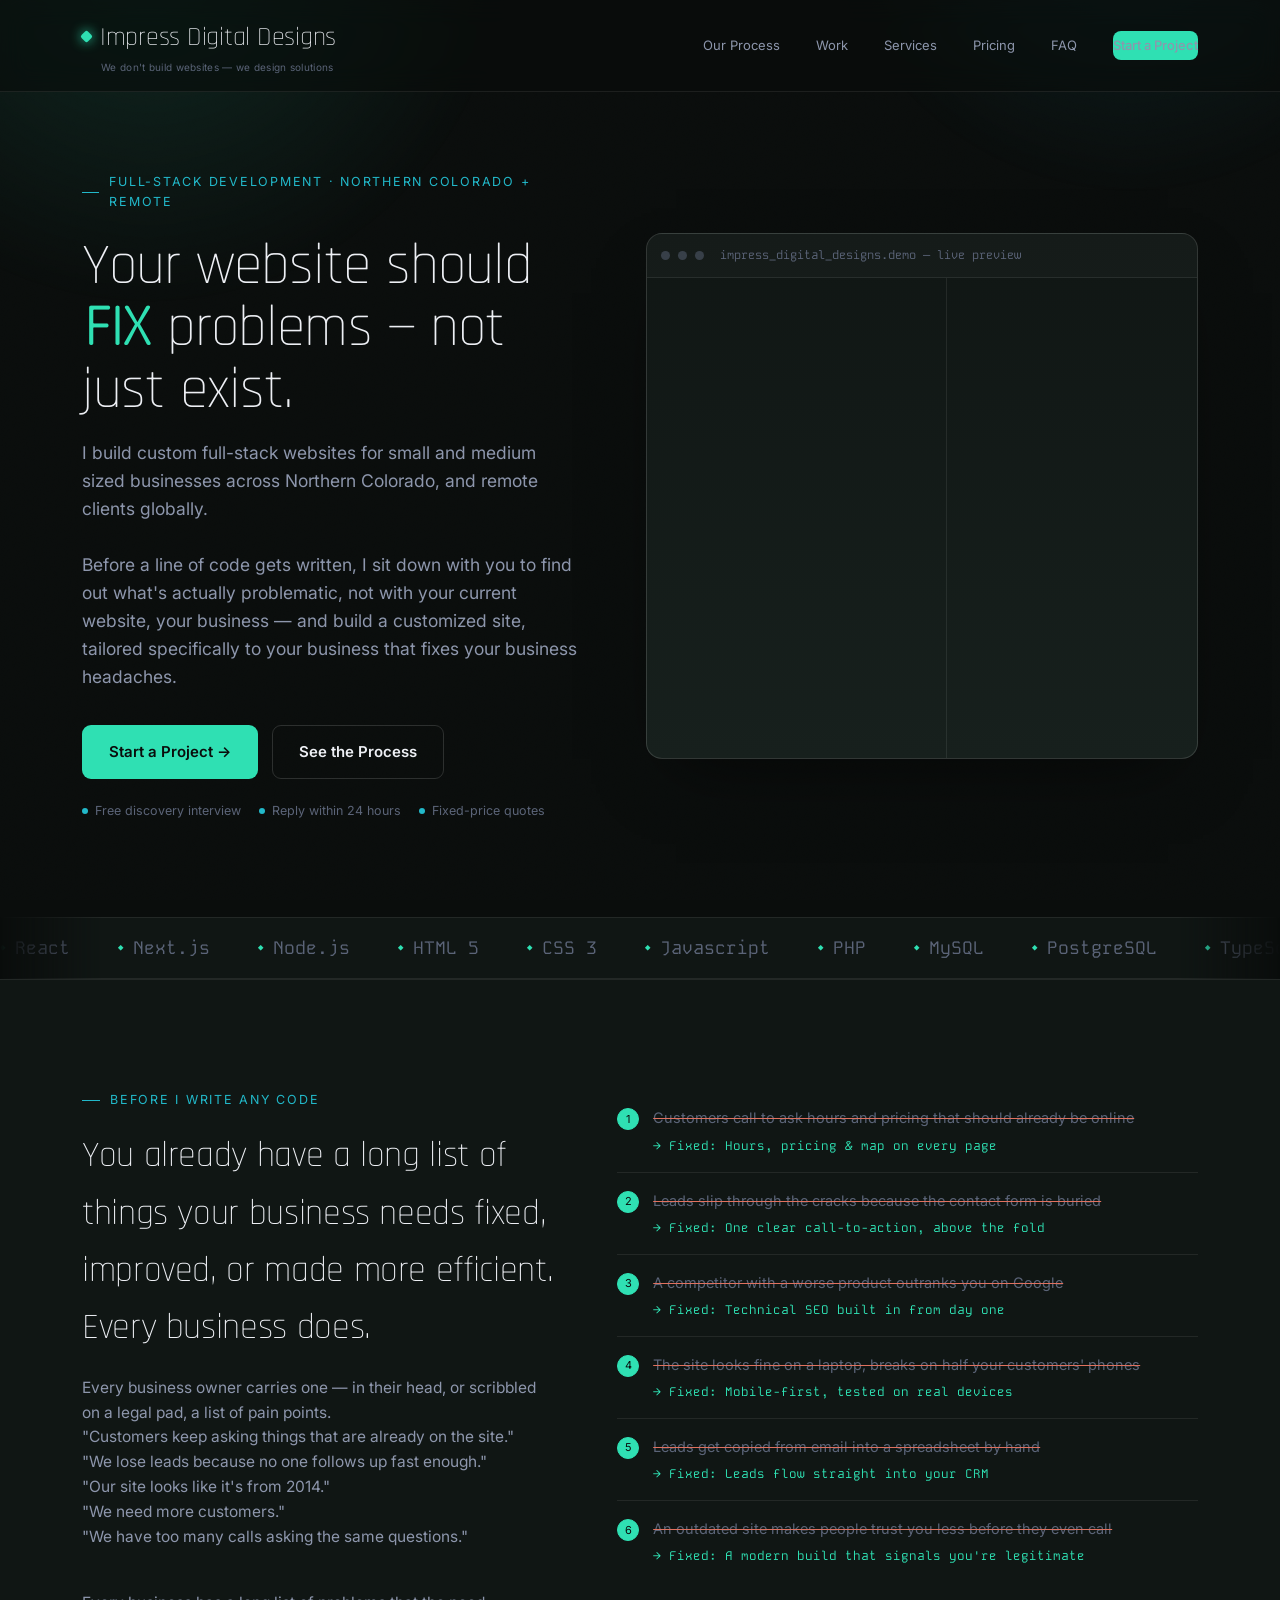
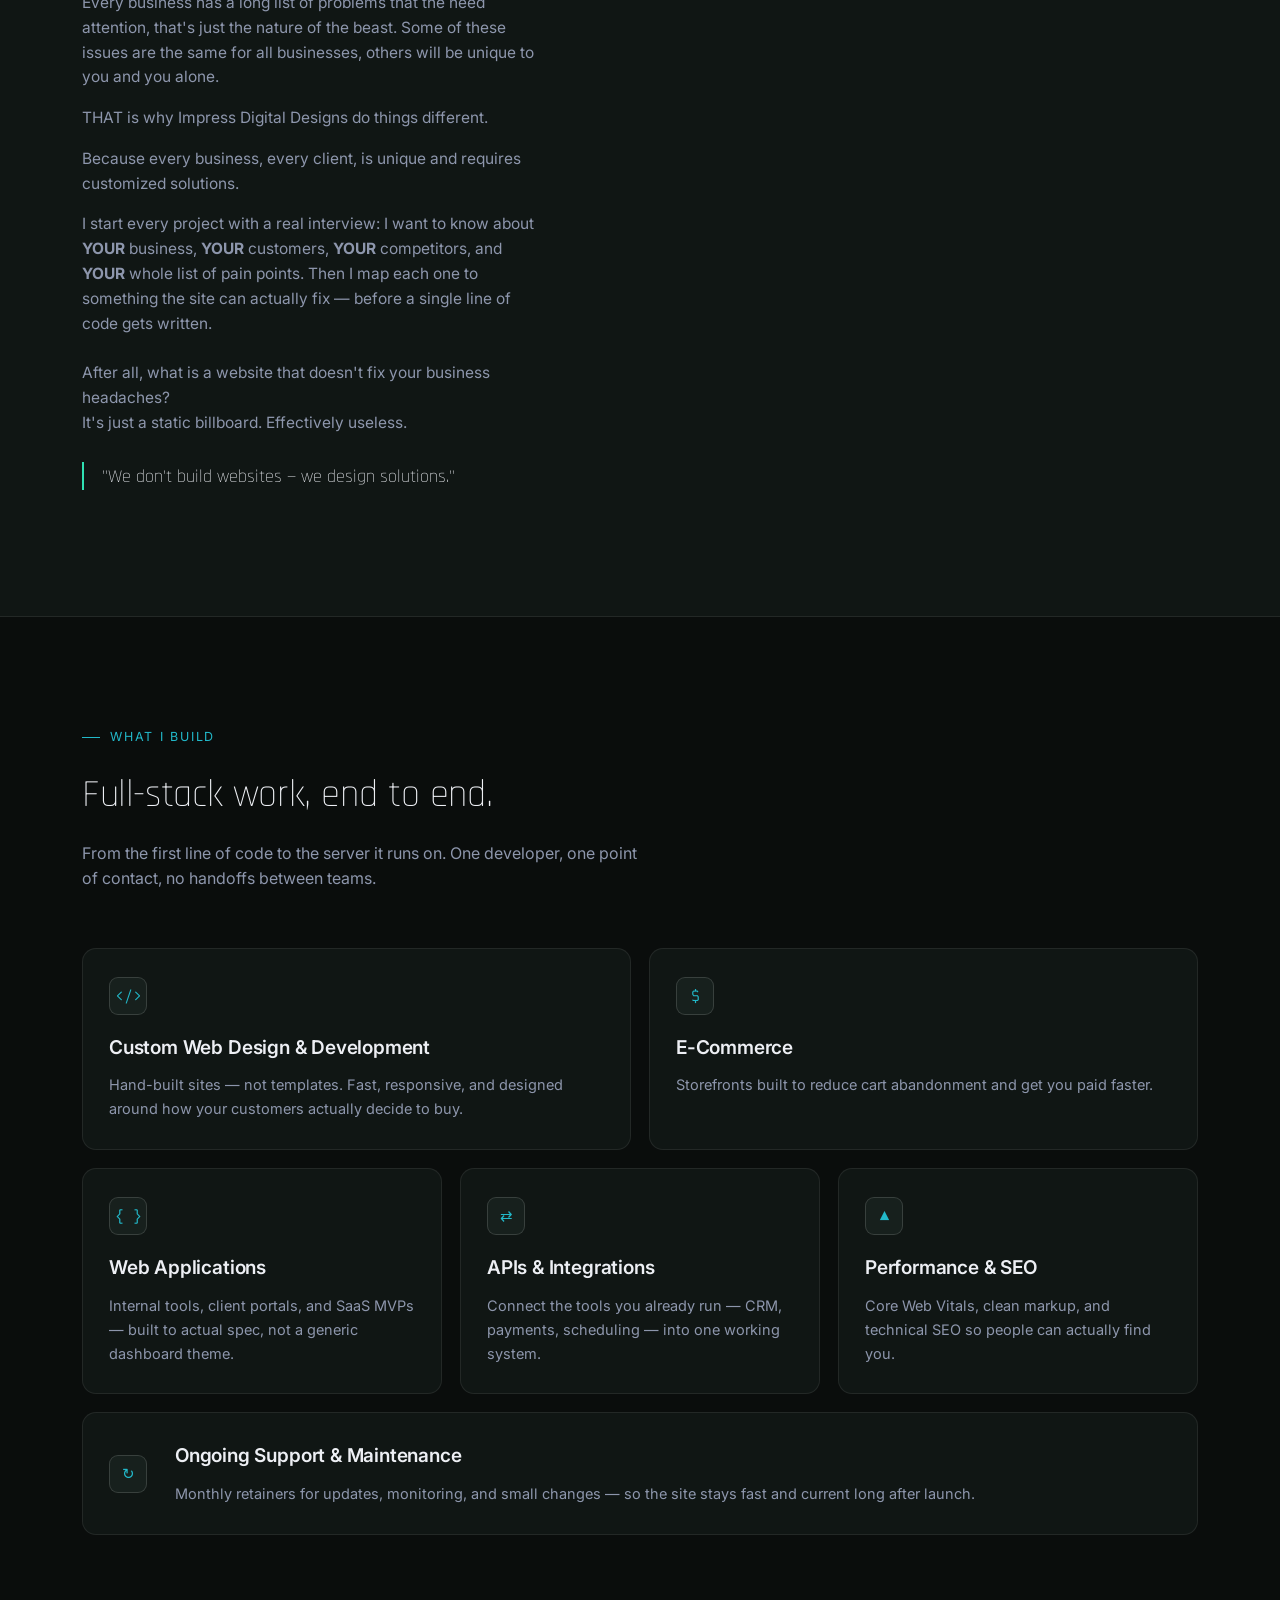
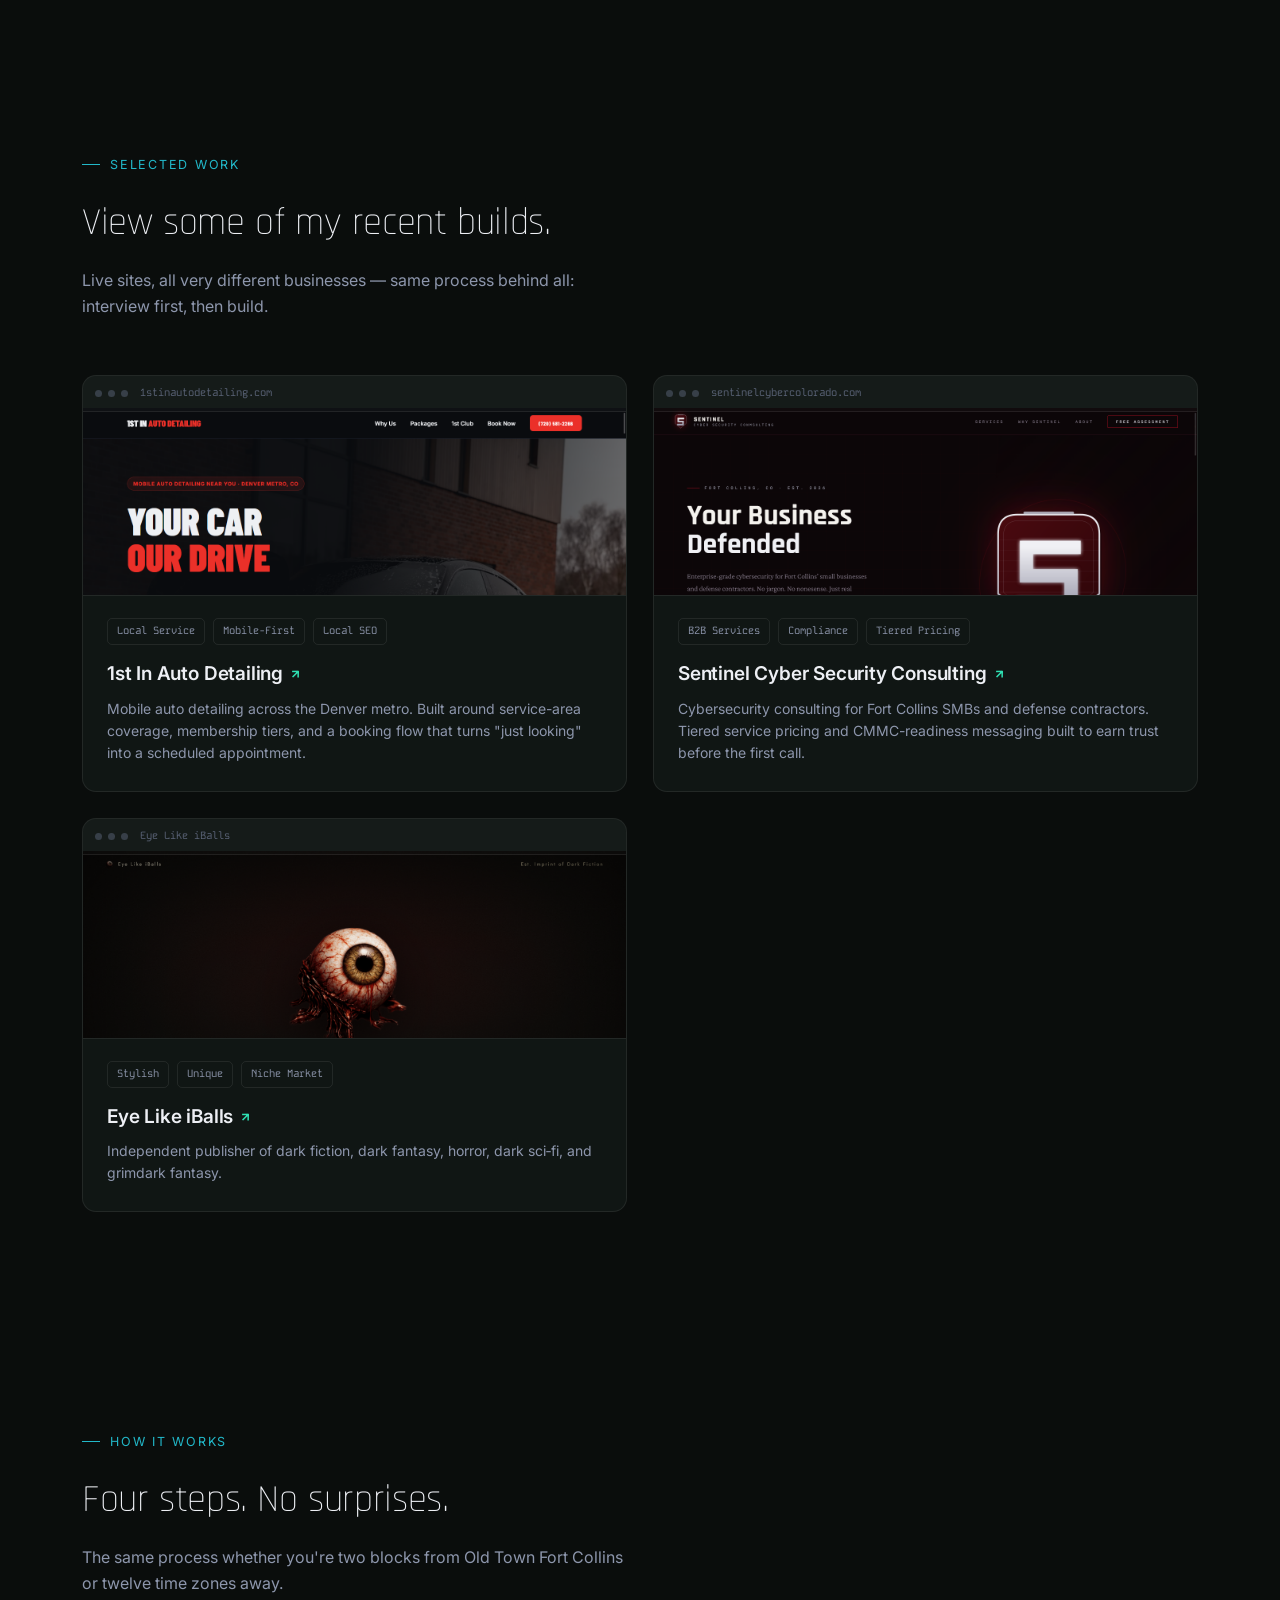
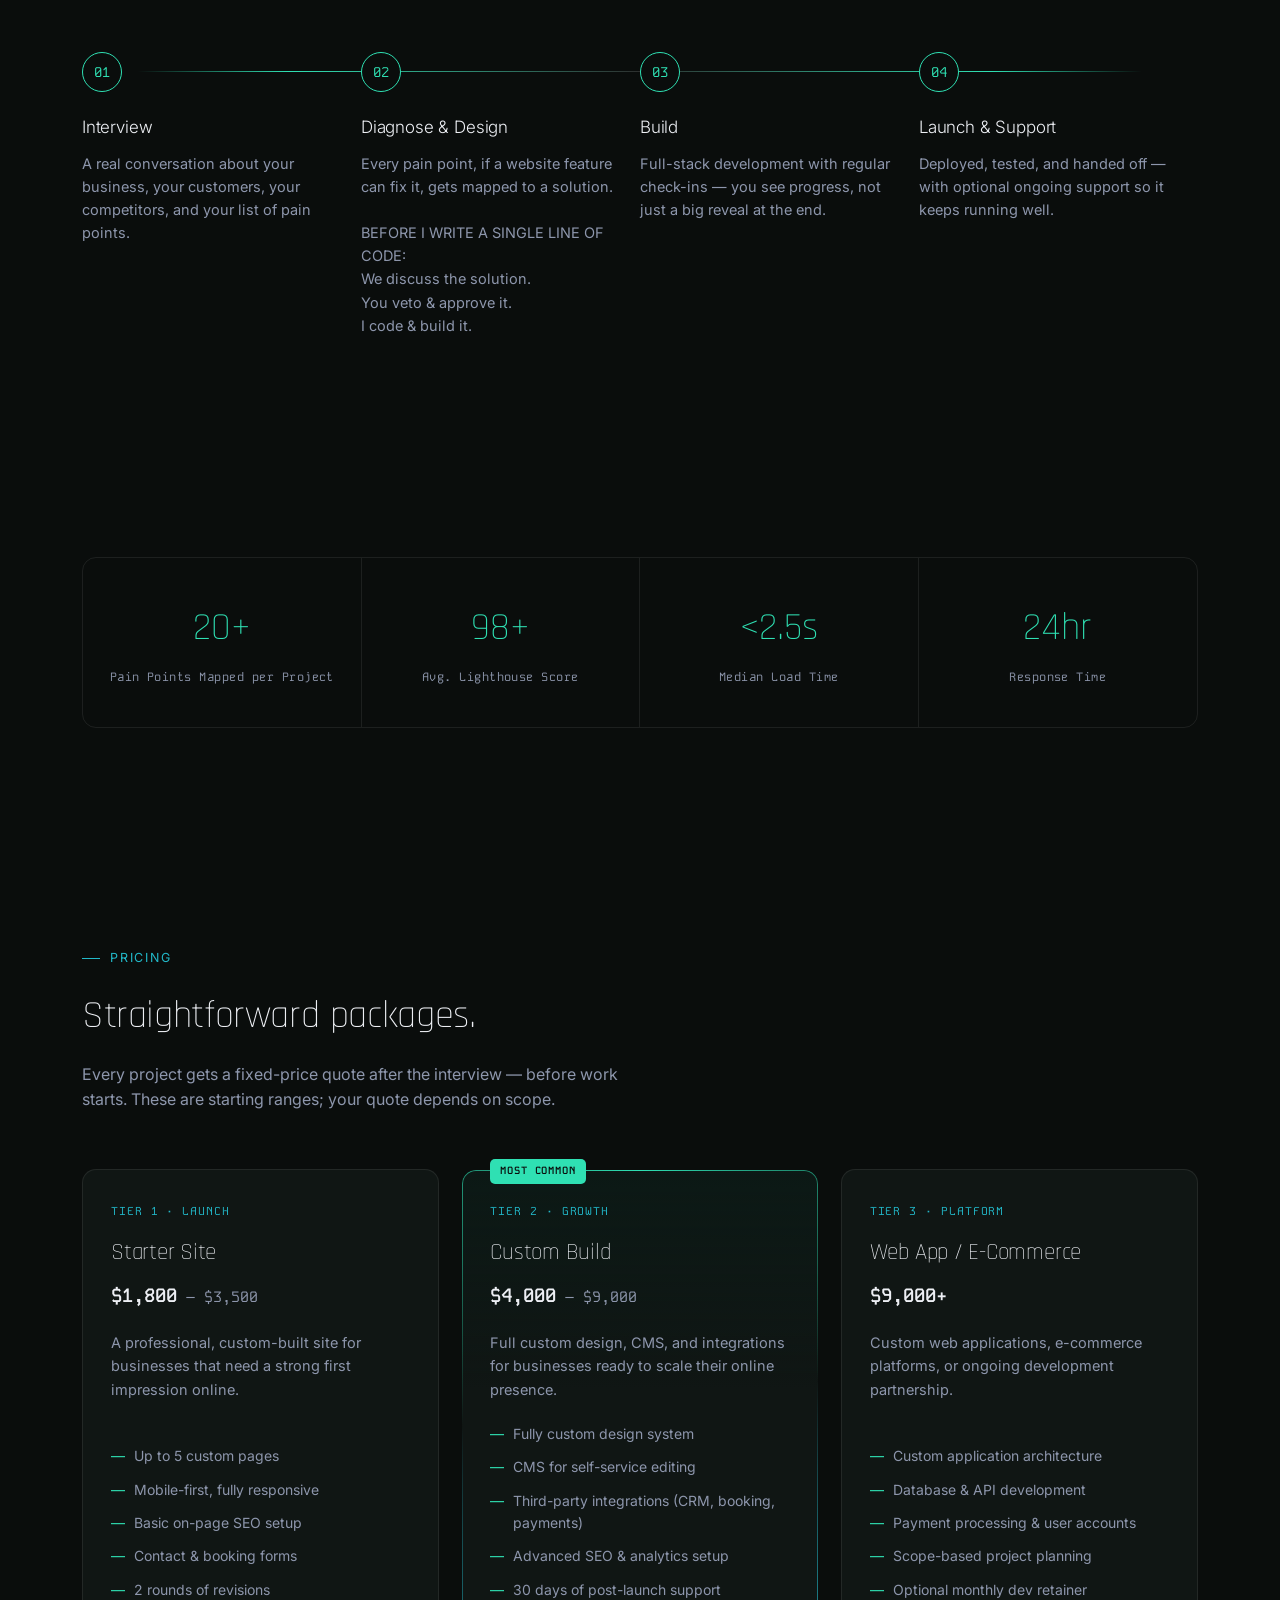
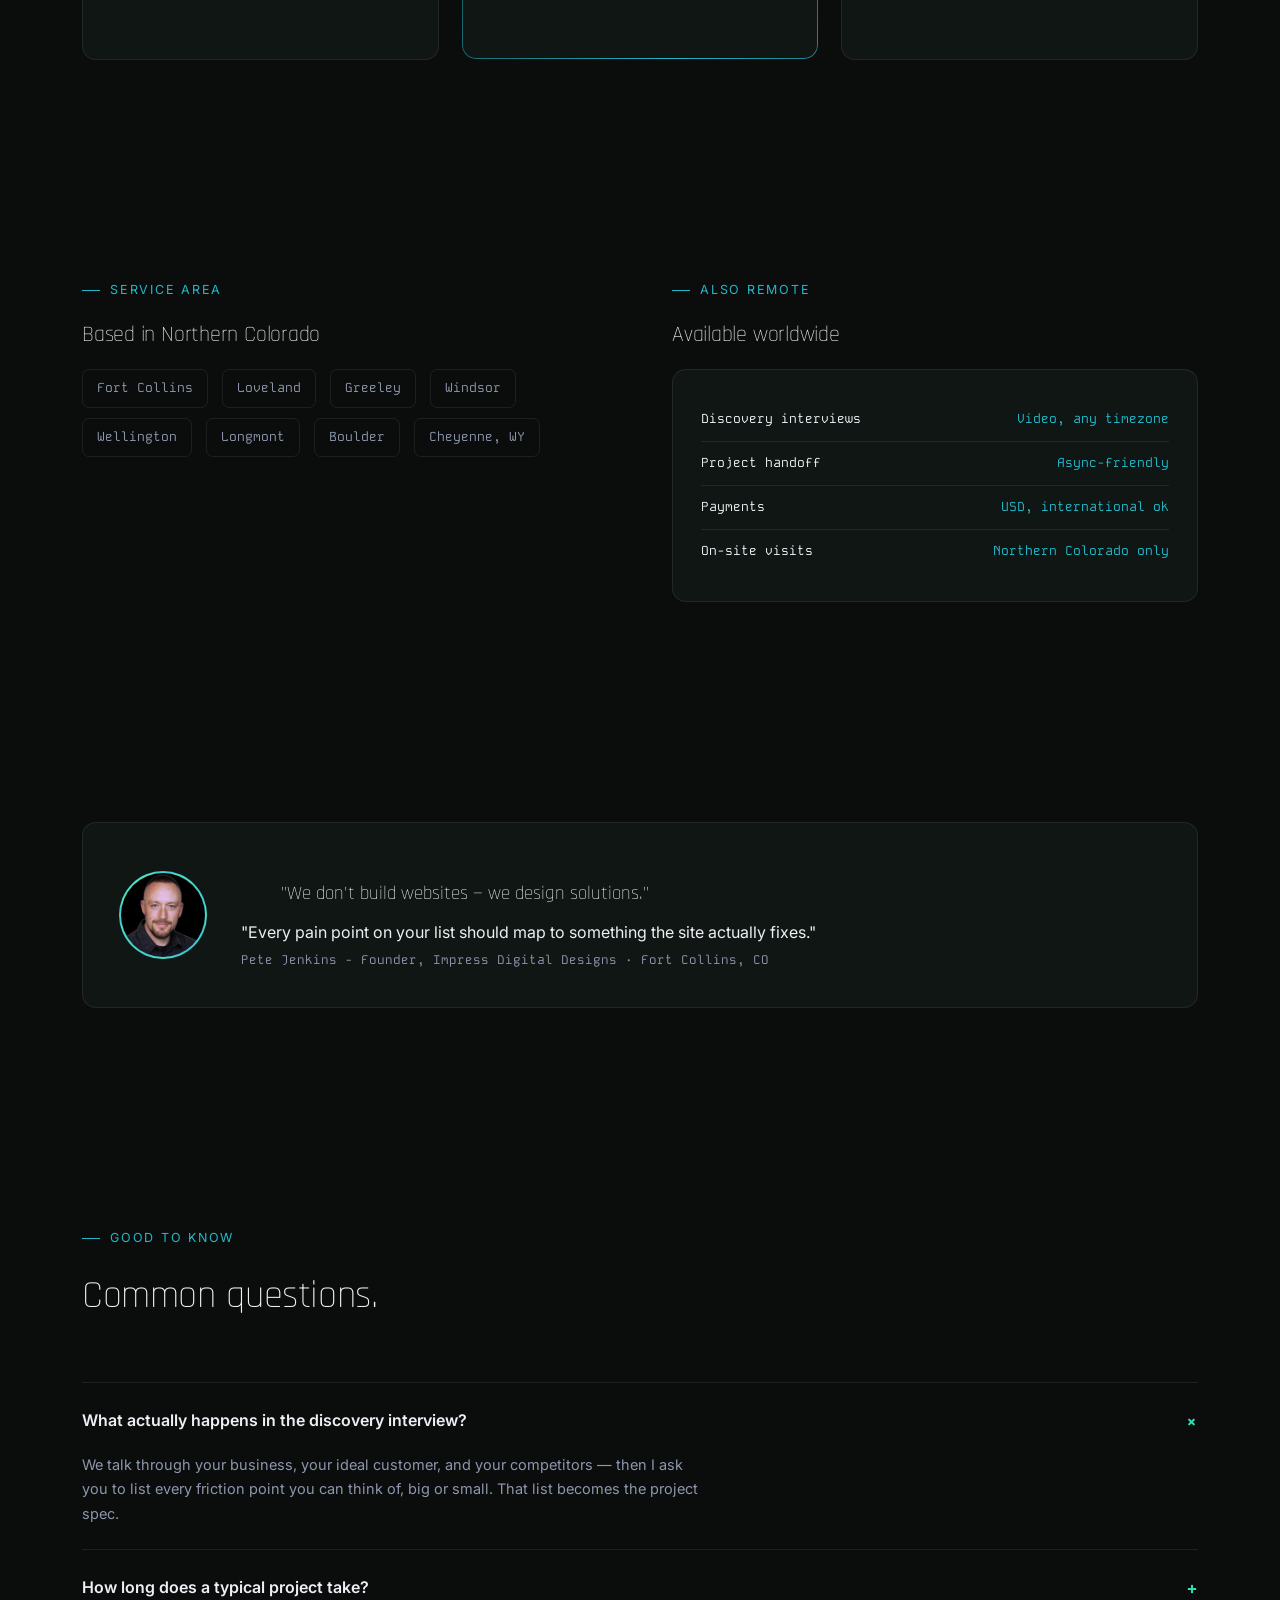
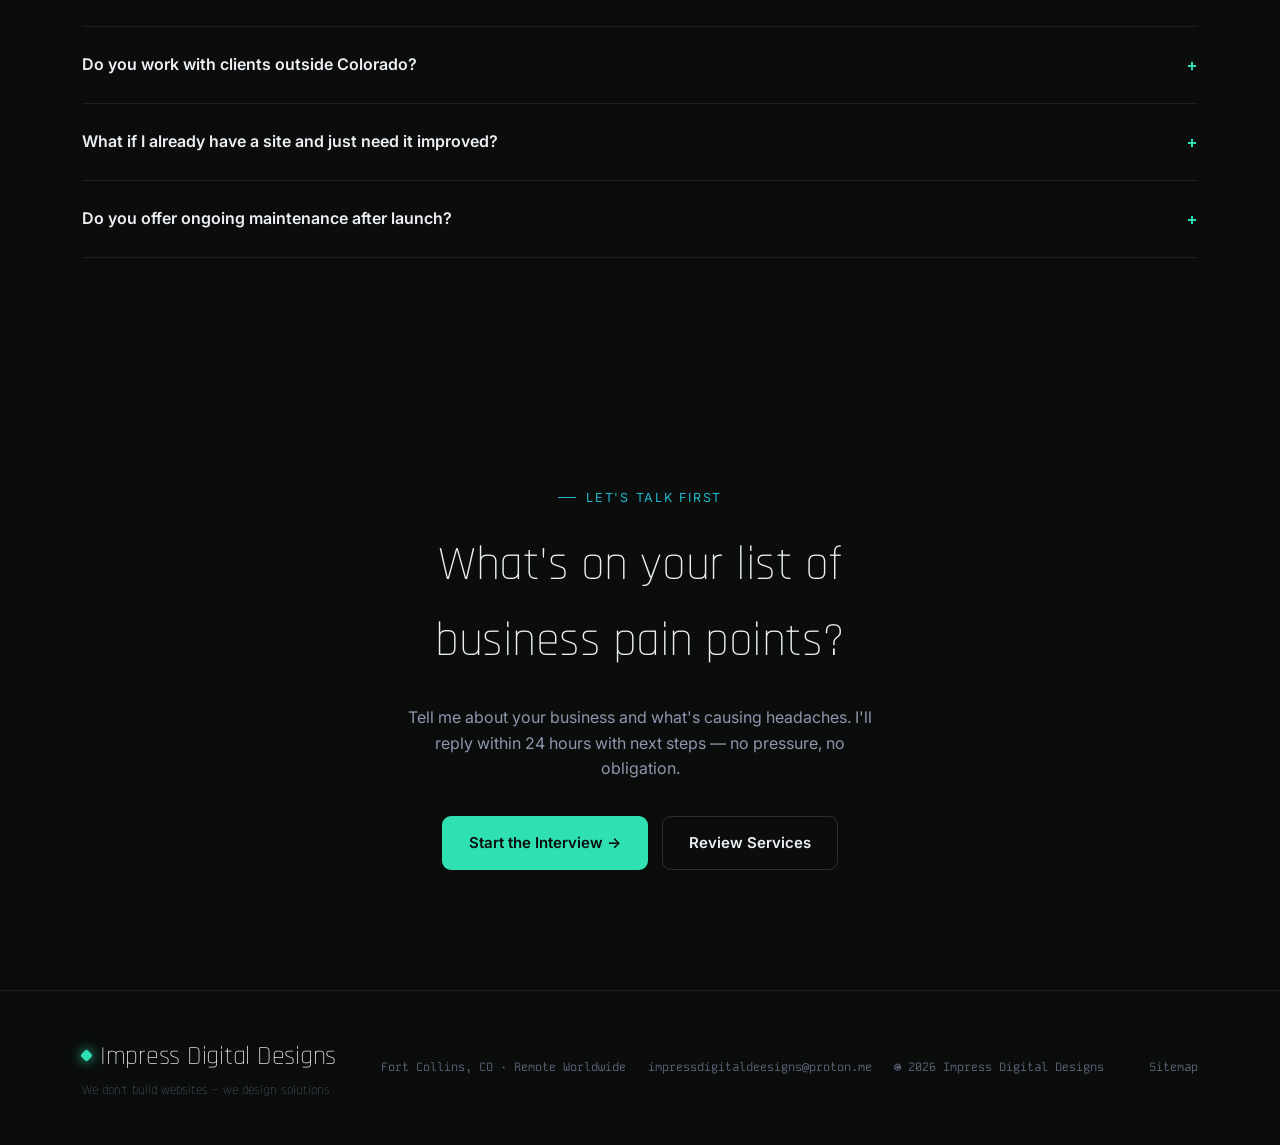
==== index.html @ 9ab39ae4 "Fix typo in index.html" ====
<!doctype html>
<html lang="en">
    <head>
        <meta charset="UTF-8" />
        <meta name="viewport" content="width=device-width, initial-scale=1.0" />

        <title>Impress Digital Designs — We Don't Build Websites, We Design Solutions</title>

        <meta
            name="description"
            content="Full-stack web design and development for small businesses in Northern Colorado,
            and remote clients worldwide. We start with your business's problems, not a template."
        />
        <link rel="icon" type="image/svg+xml" href="favicon-512x512.svg">
        <link rel="icon" type="image" href="apple-touch-icon.png">
        <link rel="icon" type="image/svg+xml" href="favicon-192x192.svg">


        <link rel="preconnect" href="https://fonts.googleapis.com">
        <link rel="preconnect" href="https://fonts.gstatic.com" crossorigin>
        <link rel="preconnect" href="https://api.fontshare.com">
        <link href="https://fonts.googleapis.com/css2?family=JetBrains+Mono:wght@400;500;600&display=swap" rel="stylesheet">
        <link href="https://api.fontshare.com/v2/css?f[]=cabinet-grotesk@100,200,300,400,500,700,800,900&display=swap" rel="stylesheet">

        <link rel="stylesheet" href="assets/css/styles.css">
    </head>
    <body>
        <div class="grain"></div>

        <header>
            <nav>
                <a href="#top" class="logo-block">
                    <span class="logo"
                        ><span class="mark"></span>Impress Digital Designs</span
                    >
                    <span class="logo-tag"
                        >We don't build websites — we design solutions</span
                    >
                </a>
                <div class="navlinks">
                    <a href="#diagnosis">Our Process</a>
                    <a href="#work">Work</a>
                    <a href="#services">Services</a>
                    <a href="#pricing">Pricing</a>
                    <a href="#faq">FAQ</a>
                    <a href="#contact" class="navcta">Start a Project</a>
                </div>
            </nav>
        </header>

        <main id="top">
            <section class="hero">
                <div class="hero-glow"></div>
                <div class="wrap hero-grid">
                    <div>
                        <div class="eyebrow">
                            Full-Stack Development · Northern Colorado + Remote
                        </div>
                        <h1>
                            Your website should <strong>FIX</strong> problems — not just
                            exist.
                        </h1>
                        <p class="lede">
                            I build custom full-stack websites for small and medium sized businesses
                            across Northern Colorado, and remote clients globally. <br><br>Before a line of
                            code gets written, I sit down with you to find out what's actually problematic, not
                            with your current website, your business — and build a customized site, tailored
                            specifically to your business that fixes your business headaches.
                        </p>
                        <div class="hero-ctas">
                            <a href="#contact" class="btn btn-primary"
                                >Start a Project →</a
                            >
                            <a href="#diagnosis" class="btn btn-ghost"
                                >See the Process</a
                            >
                        </div>
                        <div class="hero-micro">
                            <span>Free discovery interview</span>
                            <span>Reply within 24 hours</span>
                            <span>Fixed-price quotes</span>
                        </div>
                    </div>

                    <div class="demo" aria-hidden="true">
                        <div class="demo-bar">
                            <i></i><i></i><i></i>
                            <span>
                                impress_digital_designs.demo — live preview
                            </span>
                        </div>
                        <div class="demo-split">
                            <div class="demo-code">
                                <div class="code-line l1">
                                    // components/Hero.tsx
                                </div>
                                <div class="code-line">
                                    <span class="tag">
                                        &lt;section
                                    </span>
                                    <span class="attr">
                                        class
                                    </span>=<span class="str">
                                        "hero"
                                    </span>
                                    <span class="tag">
                                        &gt;
                                    </span>
                                </div>
                                <div class="code-line">
                                    <span class="tag">
                                        &lt;h1&gt;
                                    </span>
                                    Grow your business
                                    <span class="tag">
                                        &lt;/h1&gt;
                                    </span>
                                </div>
                                <div class="code-line">
                                    <span class="tag">
                                        &lt;p&gt;
                                    </span>
                                    Built for real customers
                                    <span class="tag">
                                        &lt;/p&gt;
                                    </span>
                                </div>
                                <div class="code-line">
                                    <span class="tag">
                                        &lt;Button
                                    </span>
                                    <span class="attr">
                                        variant
                                    </span>=<span class="str">
                                        "primary"
                                    </span>
                                    <span class="tag">
                                        /&gt;
                                    </span>
                                </div>
                                <div class="code-line">
                                    <span class="tag">
                                        &lt;Card&gt;
                                    </span>
                                    Trusted locally
                                    <span class="tag">
                                        &lt;/Card&gt;
                                    </span>
                                </div>
                                <div class="code-line l1">
                                    <span class="tag">
                                        &lt;/section&gt;
                                    </span>
                                </div>
                            </div>
                            <div class="demo-render">
                                <div class="render-el bar"></div>
                                <div class="render-el title"></div>
                                <div class="render-el text1"></div>
                                <div class="render-el text2"></div>
                                <div class="render-el cta"></div>
                                <div class="render-el card"></div>
                            </div>
                        </div>
                    </div>
                </div>
            </section>

            <div class="ticker-wrap">
                <div class="ticker">
                    <span>React</span><span>Next.js</span>
                    <span>Node.js</span><span>HTML 5</span>
                    <span>CSS 3</span><span>Javascript</span>
                    <span>PHP</span><span>MySQL</span>
                    <span>PostgreSQL</span><span>TypeScript</span>
                    <span>Stripe</span><span>REST &amp; GraphQL APIs</span>
                    <span>AWS / Vercel</span><span>Core Web Vitals</span>
                    <span>React</span><span>Next.js</span>
                    <span>Node.js</span><span>HTML 5</span>
                    <span>CSS 3</span><span>Javascript</span>
                    <span>PHP</span><span>MySQL</span>
                    <span>PostgreSQL</span><span>TypeScript</span>
                    <span>Stripe</span><span>REST &amp; GraphQL APIs</span>
                    <span>AWS / Vercel</span><span>Core Web Vitals</span>
                    <span>React</span><span>Next.js</span>
                    <span>Node.js</span><span>HTML 5</span>
                    <span>CSS 3</span><span>Javascript</span>
                    <span>PHP</span><span>MySQL</span>
                    <span>PostgreSQL</span><span>TypeScript</span>
                    <span>Stripe</span><span>REST &amp; GraphQL APIs</span>
                    <span>AWS / Vercel</span><span>Core Web Vitals</span>
                </div>
            </div>

            <section id="diagnosis" class="diagnosis">
                <div class="wrap diag-grid">
                    <div class="diag-copy reveal">
                        <div class="eyebrow">
                            Before I Write Any Code
                        </div>
                        <h2>
                            You already have a long list of things your business needs fixed, improved, or made
                            more efficient.  Every business does.
                        </h2>
                        <p>
                            Every business owner carries one — in their head, or
                            scribbled on a legal pad, a list of pain points.
                            <br>"Customers keep asking things that are already on the site."
                            <br>"We lose leads because no one follows up fast enough."
                            <br>"Our site looks like it's from 2014."
                            <br>"We need more customers."
                            <br>"We have too many calls asking the same questions."
                        </p><br>
                        <p>
                            Every business has a long list of problems that the need attention,
                            that's just the nature of the beast.  Some of these issues are the same for
                            all businesses, others will be unique to you and you alone.
                        </p>
                        <p>
                            THAT is why Impress Digital Designs do things different.
                        </p>
                        <p>
                            Because every business, every client, is unique and requires customized solutions.
                        </p>
                        <p>
                            I start every project with a real interview: I want to know about <strong>YOUR</strong>
                            business, <strong>YOUR</strong> customers, <strong>YOUR</strong> competitors,
                            and <strong>YOUR</strong> whole list of pain points. Then I map each one to
                            something the site can actually fix — before a single line of code gets written.
                            <br><br>After all, what is a website that doesn't fix your business headaches?
                            <br>It's just a static billboard.  Effectively useless.
                        </p>
                        <p class="callout">
                            "We don't build websites — we design solutions."
                        </p>
                    </div>
                    <div class="pain-list">
                        <div class="pain-row reveal">
                            <div class="icon">1</div>
                            <div>
                                <div class="problem">
                                    Customers call to ask hours and pricing that
                                    should already be online
                                </div>
                                <span class="fix"
                                    >→ Fixed: Hours, pricing &amp; map on every
                                    page</span
                                >
                            </div>
                        </div>
                        <div class="pain-row reveal">
                            <div class="icon">2</div>
                            <div>
                                <div class="problem">
                                    Leads slip through the cracks because the
                                    contact form is buried
                                </div>
                                <span class="fix"
                                    >→ Fixed: One clear call-to-action, above
                                    the fold</span
                                >
                            </div>
                        </div>
                        <div class="pain-row reveal">
                            <div class="icon">3</div>
                            <div>
                                <div class="problem">
                                    A competitor with a worse product outranks
                                    you on Google
                                </div>
                                <span class="fix"
                                    >→ Fixed: Technical SEO built in from day
                                    one</span
                                >
                            </div>
                        </div>
                        <div class="pain-row reveal">
                            <div class="icon">4</div>
                            <div>
                                <div class="problem">
                                    The site looks fine on a laptop, breaks on
                                    half your customers' phones
                                </div>
                                <span class="fix"
                                    >→ Fixed: Mobile-first, tested on real
                                    devices</span
                                >
                            </div>
                        </div>
                        <div class="pain-row reveal">
                            <div class="icon">5</div>
                            <div>
                                <div class="problem">
                                    Leads get copied from email into a
                                    spreadsheet by hand
                                </div>
                                <span class="fix"
                                    >→ Fixed: Leads flow straight into your
                                    CRM</span
                                >
                            </div>
                        </div>
                        <div class="pain-row reveal">
                            <div class="icon">6</div>
                            <div>
                                <div class="problem">
                                    An outdated site makes people trust you less
                                    before they even call
                                </div>
                                <span class="fix"
                                    >→ Fixed: A modern build that signals you're
                                    legitimate</span
                                >
                            </div>
                        </div>
                    </div>
                </div>
            </section>

            <section id="services">
                <div class="wrap">
                    <div class="section-head reveal">
                        <div class="eyebrow">What I Build</div>
                        <h2>Full-stack work, end to end.</h2>
                        <p>
                            From the first line of code to the server it runs
                            on. One developer, one point of contact, no handoffs
                            between teams.
                        </p>
                    </div>
                    <div class="bento">
                        <div class="card c1 reveal">
                            <div class="glyph">&lt;/&gt;</div>
                            <h3>Custom Web Design &amp; Development</h3>
                            <p>
                                Hand-built sites — not templates. Fast,
                                responsive, and designed around how your
                                customers actually decide to buy.
                            </p>
                        </div>
                        <div class="card c2 reveal">
                            <div class="glyph">$</div>
                            <h3>E-Commerce</h3>
                            <p>
                                Storefronts built to reduce cart abandonment and get
                                you paid faster.
                            </p>
                        </div>
                        <div class="card c3 reveal">
                            <div class="glyph">{ }</div>
                            <h3>Web Applications</h3>
                            <p>
                                Internal tools, client portals, and SaaS MVPs —
                                built to actual spec, not a generic dashboard
                                theme.
                            </p>
                        </div>
                        <div class="card c4 reveal">
                            <div class="glyph">⇄</div>
                            <h3>APIs &amp; Integrations</h3>
                            <p>
                                Connect the tools you already run — CRM,
                                payments, scheduling — into one working system.
                            </p>
                        </div>
                        <div class="card c5 reveal">
                            <div class="glyph">▲</div>
                            <h3>Performance &amp; SEO</h3>
                            <p>
                                Core Web Vitals, clean markup, and technical SEO
                                so people can actually find you.
                            </p>
                        </div>
                        <div class="card c6 reveal">
                            <div class="glyph">↻</div>
                            <div>
                                <h3>Ongoing Support &amp; Maintenance</h3>
                                <p>
                                    Monthly retainers for updates, monitoring,
                                    and small changes — so the site stays fast
                                    and current long after launch.
                                </p>
                            </div>
                        </div>
                    </div>
                </div>
            </section>

            <section id="work">
                <div class="wrap">
                    <div class="section-head reveal">
                        <div class="eyebrow">Selected Work</div>
                        <h2>View some of my recent builds.</h2>
                        <p>
                            Live sites, all very different businesses — same
                            process behind all: interview first, then build.
                        </p>
                    </div>
                    <div class="work-grid">
                        <a
                            class="work-card detail reveal"
                            href="https://1stinautodetailing.com/"
                            target="_blank"
                            rel="noopener noreferrer"
                        >
                            <div class="work-preview">
                                <div class="work-chrome">
                                    <i></i><i></i><i></i
                                    ><span class="url"
                                        >1stinautodetailing.com</span
                                    >
                                </div>
                                <div class="work-art">
                                    <img
                                        src="assets/img/detailing-preview.png"
                                        alt="Screenshot of the 1st In Auto Detailing homepage"
                                        loading="lazy"
                                    />
                                </div>
                            </div>
                            <div class="work-body">
                                <div class="tag-row">
                                    <span>Local Service</span
                                    ><span>Mobile-First</span
                                    ><span>Local SEO</span>
                                </div>
                                <h3>
                                    1st In Auto Detailing
                                    <span class="arrow">↗</span>
                                </h3>
                                <p>
                                    Mobile auto detailing across the Denver
                                    metro. Built around service-area coverage,
                                    membership tiers, and a booking flow that
                                    turns "just looking" into a scheduled
                                    appointment.
                                </p>
                            </div>
                        </a>
                        <a
                            class="work-card cyber reveal"
                            href="https://sentinelcybercolorado.com/"
                            target="_blank"
                            rel="noopener noreferrer"
                        >
                            <div class="work-preview">
                                <div class="work-chrome">
                                    <i></i><i></i><i></i
                                    ><span class="url"
                                        >sentinelcybercolorado.com</span
                                    >
                                </div>
                                <div class="work-art">
                                    <img
                                        src="assets/img/sentinel-preview.png"
                                        alt="Screenshot of the Sentinel Cyber Security Consulting homepage"
                                        loading="lazy"
                                    />
                                </div>
                            </div>
                            <div class="work-body">
                                <div class="tag-row">
                                    <span>B2B Services</span
                                    ><span>Compliance</span
                                    ><span>Tiered Pricing</span>
                                </div>
                                <h3>
                                    Sentinel Cyber Security Consulting
                                    <span class="arrow">↗</span>
                                </h3>
                                <p>
                                    Cybersecurity consulting for Fort Collins
                                    SMBs and defense contractors. Tiered service
                                    pricing and CMMC-readiness messaging built
                                    to earn trust before the first call.
                                </p>
                            </div>
                        </a>
                        <a
                            class="work-card detail reveal"
                            href="https://petedjenkinsauthor.github.io/EyeLikeiBalls/"
                            target="_blank"
                            rel="noopener noreferrer"
                        >
                            <div class="work-preview">
                                <div class="work-chrome">
                                    <i></i><i></i><i></i
                                    ><span class="url"
                                        >Eye Like iBalls</span
                                    >
                                </div>
                                <div class="work-art">
                                    <img
                                        src="assets/img/publishing-preview.png"
                                        alt="Screenshot of the Eye Like iBalls homepage"
                                        loading="lazy"
                                    />
                                </div>
                            </div>
                            <div class="work-body">
                                <div class="tag-row">
                                    <span>Stylish</span
                                    ><span>Unique</span
                                    ><span>Niche Market</span>
                                </div>
                                <h3>
                                    Eye Like iBalls
                                    <span class="arrow">↗</span>
                                </h3>
                                <p>
                                    Independent publisher of dark fiction, dark fantasy, horror, dark sci‑fi, and grimdark fantasy.
                                </p>
                            </div>
                        </a>
                    </div>
                </div>
            </section>

            <section id="process">
                <div class="wrap">
                    <div class="section-head reveal">
                        <div class="eyebrow">How It Works</div>
                        <h2>Four steps. No surprises.</h2>
                        <p>
                            The same process whether you're two blocks from Old
                            Town Fort Collins or twelve time zones away.
                        </p>
                    </div>
                    <div class="process">
                        <div class="process-line"></div>
                        <div class="step reveal">
                            <div class="num">01</div>
                            <h3>Interview</h3>
                            <p>
                                A real conversation about your business, your
                                customers, your competitors, and your list of
                                pain points.
                            </p>
                        </div>
                        <div class="step reveal">
                            <div class="num">02</div>
                            <h3>Diagnose &amp; Design</h3>
                            <p>
                                Every pain point, if a website feature can fix it, gets mapped to a solution.
                                <br><br>BEFORE I WRITE A SINGLE LINE OF CODE:
                                <br>We discuss the solution.
                                <br>You veto &amp; approve it.
                                <br>I code  &amp; build it.
                            </p>
                        </div>
                        <div class="step reveal">
                            <div class="num">03</div>
                            <h3>Build</h3>
                            <p>
                                Full-stack development with regular check-ins —
                                you see progress, not just a big reveal at the
                                end.
                            </p>
                        </div>
                        <div class="step reveal">
                            <div class="num">04</div>
                            <h3>Launch &amp; Support</h3>
                            <p>
                                Deployed, tested, and handed off — with optional
                                ongoing support so it keeps running well.
                            </p>
                        </div>
                    </div>
                </div>
            </section>

            <section>
                <div class="wrap">
                    <div class="stats reveal">
                        <div class="stat">
                            <span class="num">20+</span
                            ><span class="label"
                                >Pain Points Mapped per Project</span
                            >
                        </div>
                        <div class="stat">
                            <span class="num">98+</span
                            ><span class="label">Avg. Lighthouse Score</span>
                        </div>
                        <div class="stat">
                            <span class="num">&lt;2.5s</span
                            ><span class="label">Median Load Time</span>
                        </div>
                        <div class="stat">
                            <span class="num">24hr</span
                            ><span class="label">Response Time</span>
                        </div>
                    </div>
                </div>
            </section>

            <section id="pricing">
                <div class="wrap">
                    <div class="section-head reveal">
                        <div class="eyebrow">Pricing</div>
                        <h2>Straightforward packages.</h2>
                        <p>
                            Every project gets a fixed-price quote after the
                            interview — before work starts. These are starting
                            ranges; your quote depends on scope.
                        </p>
                    </div>
                    <div class="tiers">
                        <div class="tier reveal">
                            <div class="tag">Tier 1 · Launch</div>
                            <h3>Starter Site</h3>
                            <div class="price"><b>$1,800</b> – $3,500</div>
                            <p class="desc">
                                A professional, custom-built site for businesses
                                that need a strong first impression online.
                            </p>
                            <ul>
                                <li>Up to 5 custom pages</li>
                                <li>Mobile-first, fully responsive</li>
                                <li>Basic on-page SEO setup</li>
                                <li>Contact &amp; booking forms</li>
                                <li>2 rounds of revisions</li>
                            </ul>
                        </div>
                        <div class="tier feat reveal">
                            <div class="tag">Tier 2 · Growth</div>
                            <h3>Custom Build</h3>
                            <div class="price"><b>$4,000</b> – $9,000</div>
                            <p class="desc">
                                Full custom design, CMS, and integrations for
                                businesses ready to scale their online presence.
                            </p>
                            <ul>
                                <li>Fully custom design system</li>
                                <li>CMS for self-service editing</li>
                                <li>
                                    Third-party integrations (CRM, booking,
                                    payments)
                                </li>
                                <li>Advanced SEO &amp; analytics setup</li>
                                <li>30 days of post-launch support</li>
                            </ul>
                        </div>
                        <div class="tier reveal">
                            <div class="tag">Tier 3 · Platform</div>
                            <h3>Web App / E-Commerce</h3>
                            <div class="price"><b>$9,000+</b></div>
                            <p class="desc">
                                Custom web applications, e-commerce platforms,
                                or ongoing development partnership.
                            </p>
                            <ul>
                                <li>Custom application architecture</li>
                                <li>Database &amp; API development</li>
                                <li>Payment processing &amp; user accounts</li>
                                <li>Scope-based project planning</li>
                                <li>Optional monthly dev retainer</li>
                            </ul>
                        </div>
                    </div>
                </div>
            </section>

            <section>
                <div class="wrap area">
                    <div class="area-col reveal">
                        <div class="eyebrow">Service Area</div>
                        <h3>Based in Northern Colorado</h3>
                        <ul class="area-list">
                            <li>Fort Collins</li>
                            <li>Loveland</li>
                            <li>Greeley</li>
                            <li>Windsor</li>
                            <li>Wellington</li>
                            <li>Longmont</li>
                            <li>Boulder</li>
                            <li>Cheyenne, WY</li>
                        </ul>
                    </div>
                    <div class="area-col reveal">
                        <div class="eyebrow">Also Remote</div>
                        <h3>Available worldwide</h3>
                        <div class="globe">
                            <div class="row">
                                <span>Discovery interviews</span
                                ><span>Video, any timezone</span>
                            </div>
                            <div class="row">
                                <span>Project handoff</span
                                ><span>Async-friendly</span>
                            </div>
                            <div class="row">
                                <span>Payments</span
                                ><span>USD, international ok</span>
                            </div>
                            <div class="row">
                                <span>On-site visits</span
                                ><span>Northern Colorado only</span>
                            </div>
                        </div>
                    </div>
                </div>
            </section>

            <section>
                <div class="wrap">
                    <div class="founder reveal">
                        <div class="avatar">
                            <img
                                src="assets/img/founder-photo.jpg"
                                alt="Pete Jenkins - Founder of Impress Digital Designs"
                            />
                        </div>
                        <div>
                            <blockquote>
                                "We don't build websites — we design solutions."
                            </blockquote>
                            <blockquote2>
                                "Every pain point on your list should map to
                                something the site actually fixes."
                            </blockquote2>
                            <cite>
                                <br>Pete Jenkins - Founder, Impress Digital Designs
                                · Fort Collins, CO
                            </cite>
                        </div>
                    </div>
                </div>
            </section>

            <section id="faq">
                <div class="wrap">
                    <div class="section-head reveal">
                        <div class="eyebrow">Good to Know</div>
                        <h2>Common questions.</h2>
                    </div>
                    <div class="faq reveal">
                        <details open>
                            <summary>
                                What actually happens in the discovery
                                interview?
                            </summary>
                            <p>
                                We talk through your business, your ideal
                                customer, and your competitors — then I ask you
                                to list every friction point you can think of,
                                big or small. That list becomes the project
                                spec.
                            </p>
                        </details>
                        <details>
                            <summary>
                                How long does a typical project take?
                            </summary>
                            <p>
                                A Starter Site usually takes 2–4 weeks. Custom
                                builds run 4–8 weeks depending on scope. Web
                                apps and e-commerce platforms are scoped
                                individually after the interview.
                            </p>
                        </details>
                        <details>
                            <summary>
                                Do you work with clients outside Colorado?
                            </summary>
                            <p>
                                Yes — most of my client base is remote.
                                Interviews, design reviews, and handoffs all
                                happen over video and async messaging, so
                                location isn't a barrier.
                            </p>
                        </details>
                        <details>
                            <summary>
                                What if I already have a site and just need it
                                improved?
                            </summary>
                            <p>
                                That's common. I can run the same pain-point
                                interview against your current site, then quote
                                fixes — a full rebuild isn't always necessary.
                            </p>
                        </details>
                        <details>
                            <summary>
                                Do you offer ongoing maintenance after launch?
                            </summary>
                            <p>
                                Yes. Monthly retainers cover updates,
                                monitoring, and small feature requests — so the
                                site stays fast and current long after it ships.
                            </p>
                        </details>
                    </div>
                </div>
            </section>

            <section class="final">
                <div class="wrap">
                    <div class="eyebrow" style="justify-content: center">
                        Let's Talk First
                    </div>
                    <h2>What's on your list of business pain points?</h2>
                    <p
                        style="
                            color: var(--text-muted);
                            max-width: 48ch;
                            margin: 0 auto 34px;
                        "
                    >
                        Tell me about your business and what's causing headaches.
                        I'll reply within 24 hours with next steps — no
                        pressure, no obligation.
                    </p>
                    <div class="final-ctas" id="contact">
                        <a
                            href="mailto:hello@impressdigitaldesigns.com"
                            class="btn btn-primary"
                            >Start the Interview →</a
                        >
                        <a href="#services" class="btn btn-ghost"
                            >Review Services</a
                        >
                    </div>
                </div>
            </section>
        </main>

        <footer>
            <div class="wrap foot-row">
                <div>
                    <a href="#top" class="logo"
                        ><span class="mark"></span>Impress Digital Designs</a
                    >
                    <div class="foot-tagline">
                        We don't build websites — we design solutions
                    </div>
                </div>
                <div class="fmeta">
                    <span>Fort Collins, CO · Remote Worldwide</span>
                    <span>impressdigitaldeesigns@proton.me</span>
                    <span>© 2026 Impress Digital Designs</span>
                </div>
                <div class="fmeta">
                    <a href="sitemap.xml">
                        Sitemap
                    </a>
                </div>
            </div>
        </footer>

        <script>
            // Scroll reveal
            const revealEls = document.querySelectorAll(".reveal");
            const io = new IntersectionObserver(
                (entries) => {
                    entries.forEach((e) => {
                        if (e.isIntersecting) {
                            e.target.classList.add("in");
                            io.unobserve(e.target);
                        }
                    });
                },
                { threshold: 0.12 },
            );
            revealEls.forEach((el) => io.observe(el));

            // Pain point rows: solve them one by one as they scroll into view
            const painRows = document.querySelectorAll(".pain-row");
            const pio = new IntersectionObserver(
                (entries) => {
                    entries.forEach((e, idx) => {
                        if (e.isIntersecting) {
                            const row = e.target;
                            const delay =
                                Array.from(painRows).indexOf(row) * 220;
                            setTimeout(
                                () => row.classList.add("solved"),
                                400 + delay,
                            );
                            pio.unobserve(row);
                        }
                    });
                },
                { threshold: 0.4 },
            );
            painRows.forEach((row) => pio.observe(row));

            // Process connector line draws in on scroll
            const processLine = document.querySelector(".process-line");
            if (processLine) {
                const lio = new IntersectionObserver(
                    (entries) => {
                        entries.forEach((e) => {
                            if (e.isIntersecting) {
                                processLine.classList.add("in");
                                lio.unobserve(processLine);
                            }
                        });
                    },
                    { threshold: 0.4 },
                );
                lio.observe(processLine);
            }

            // Portfolio cards: subtle tilt + spotlight, skipped for reduced-motion users
            const prefersReduced = window.matchMedia(
                "(prefers-reduced-motion: reduce)",
            ).matches;
            document.querySelectorAll(".work-card").forEach((card) => {
                const preview = card.querySelector(".work-preview");
                card.addEventListener("mousemove", (e) => {
                    const r = card.getBoundingClientRect();
                    const px = (e.clientX - r.left) / r.width;
                    const py = (e.clientY - r.top) / r.height;
                    if (preview) {
                        preview.style.setProperty("--mx", px * r.width + "px");
                        preview.style.setProperty("--my", py * r.height + "px");
                    }
                    if (!prefersReduced) {
                        const tiltX = (py - 0.5) * -4;
                        const tiltY = (px - 0.5) * 4;
                        card.style.transform = `perspective(800px) rotateX(${tiltX}deg) rotateY(${tiltY}deg) translateY(-2px)`;
                    }
                });
                card.addEventListener("mouseleave", () => {
                    card.style.transform = "";
                });
            });

            // Service card spotlight follow
            document.querySelectorAll(".card").forEach((card) => {
                card.addEventListener("mousemove", (e) => {
                    const r = card.getBoundingClientRect();
                    card.style.setProperty("--mx", e.clientX - r.left + "px");
                    card.style.setProperty("--my", e.clientY - r.top + "px");
                });
            });
        </script>
    </body>
</html>
---- assets/css/styles.css ----
/* Impress Digital Designs — main stylesheet */

@font-face {
    font-family: 'Rajdhani';
    src: url('../fonts/RajdhaniLight.otf') format('opentype');
    font-weight: 300;
    font-style: normal;
    font-display: swap;
}

@font-face {
    font-family: 'Inter';
    src: url('../fonts/Inter-Variable.ttf') format('truetype-variations');
    font-weight: 100 900;
    font-style: normal;
    font-display: swap;
}

@font-face {
    font-family: 'KodeMono';
    src: url('../fonts/KodeMono-Variable.ttf') format('truetype-variations');
    font-weight: 100 900;
    font-style: normal;
    font-display: swap;
}


            :root {
                --ink: #0a0d0c;
                --surface: #101614;
                --surface-2: #17201d;
                --line: rgba(255, 255, 255, 0.08);
                --line-strong: rgba(255, 255, 255, 0.14);
                --text: #edeff4;
                --text-muted: #8d96ac;
                --text-dim: #5b6478;

                --accent: #2fe0b3; /* sea green / teal — primary */
                --accent-soft: rgba(47, 224, 179, 0.14);
                --accent-deep: #0e5c50; /* deep pine-teal — gradients, glows */
                --accent-2: #22b8c9; /* cooler teal-blue, secondary depth */

                --bad: #e0715f; /* muted terracotta-red, used ONLY for "problem" strike text */

                --radius: 14px;
                --maxw: 1180px;
                --hd-ttl-font: Rajdhani, sans-serif;
                --sans: Inter, sans-serif;
                --mono: KodeMono, 'JetBrains Mono', 'SF Mono', Consolas, monospace;
            }

            *,
            *::before,
            *::after {
                box-sizing: border-box;
            }
            html {
                scroll-behavior: smooth;
            }
            body {
                margin: 0;
                background: var(--ink);
                color: var(--text);
                font-family: var(--sans);
                font-size: 16px;
                line-height: 1.6;
                -webkit-font-smoothing: antialiased;
                overflow-x: hidden;
            }
            img,
            svg {
                display: block;
                max-width: 100%;
            }
            a {
                color: inherit;
                text-decoration: none;
            }
            ul {
                margin: 0;
                padding: 0;
                list-style: none;
            }
            h1,
            h2,
            h3,
            h4 {
                margin: 0;
                font-family: var(--hd-ttl-font);
                font-weight: 300;
                letter-spacing: -0.01em;
            }
            p {
                margin: 0;
            }
            button {
                font-family: inherit;
                cursor: pointer;
            }

            ::selection {
                background: var(--accent);
                color: var(--ink);
            }

            .wrap {
                max-width: var(--maxw);
                margin: 0 auto;
                padding: 0 32px;
            }

            .eyebrow {
                font-family: var(--sans);
                font-size: 12.5px;
                letter-spacing: 0.14em;
                text-transform: uppercase;
                color: var(--accent-2);
                display: flex;
                align-items: center;
                gap: 10px;
            }
            .eyebrow::before {
                content: "";
                width: 18px;
                height: 1px;
                background: var(--accent-2);
                display: inline-block;
            }

            /* ---------- Background texture ---------- */
            .grain {
                position: fixed;
                inset: 0;
                pointer-events: none;
                z-index: 1;
                opacity: 0.035;
                mix-blend-mode: overlay;
                background-image: url("data:image/svg+xml,%3Csvg xmlns='http://www.w3.org/2000/svg' width='120' height='120'%3E%3Cfilter id='n'%3E%3CfeTurbulence type='fractalNoise' baseFrequency='0.9' numOctaves='2' stitchTiles='stitch'/%3E%3C/filter%3E%3Crect width='100%25' height='100%25' filter='url(%23n)'/%3E%3C/svg%3E");
            }

            /* ---------- Nav ---------- */
            header {
                position: fixed;
                top: 0;
                left: 0;
                right: 0;
                z-index: 100;
                backdrop-filter: blur(14px) saturate(140%);
                -webkit-backdrop-filter: blur(14px) saturate(140%);
                background: rgba(10, 13, 12, 0.65);
                border-bottom: 1px solid var(--line);
            }
            nav {
                max-width: var(--maxw);
                margin: 0 auto;
                padding: 16px 32px;
                display: flex;
                align-items: center;
                justify-content: space-between;
            }
            .logo-block {
                display: flex;
                flex-direction: column;
                gap: 1px;
            }
            .logo {
                font-family: var(--hd-ttl-font);
                font-weight: 300;
                font-size: 26px;
                display: flex;
                align-items: center;
                gap: 9px;
                letter-spacing: -0.01em;
            }
            .logo .mark {
                width: 9px;
                height: 9px;
                border-radius: 2px;
                background: var(--accent);
                transform: rotate(45deg);
                box-shadow: 0 0 12px var(--accent);
            }
            .logo-tag {
                font-family: var(--sans);
                font-size: 10px;
                color: var(--text-dim);
                letter-spacing: 0.03em;
                margin-left: 19px;
            }
            .navlinks {
                display: flex;
                align-items: center;
                gap: 36px;
            }
            .navlinks a {
                font-family: var(--sans);
                font-size: 13px;
                color: var(--text-muted);
                position: relative;
                padding: 4px 0;
                transition: color 0.2s ease;
            }
            .navlinks a::after {
                content: "";
                position: absolute;
                left: 0;
                bottom: 0;
                width: 0;
                height: 1px;
                background: var(--accent);
                transition: width 0.25s ease;
            }
            .navlinks a:hover {
                color: var(--text);
            }
            .navlinks a:hover::after {
                width: 100%;
            }
            .navcta {
                font-family: var(--mono);
                font-size: 12.5px;
                font-weight: 500;
                color: var(--ink);
                background: var(--accent);
                padding: 10px 18px;
                border-radius: 8px;
                display: inline-block;
                transition:
                    transform 0.2s ease,
                    box-shadow 0.2s ease;
            }
            .navcta:hover {
                transform: translateY(-1px);
                box-shadow: 0 6px 20px -6px rgba(47, 224, 179, 0.45);
            }

            @media (max-width: 860px) {
                .navlinks a:not(.navcta) {
                    display: none;
                }
            }

            /* ---------- Hero ---------- */
            .hero {
                position: relative;
                padding: 172px 0 96px;
                overflow: hidden;
            }
            .hero-glow {
                position: absolute;
                inset: -20% -10% auto -10%;
                height: 640px;
                background:
                    radial-gradient(
                        600px circle at 18% 20%,
                        rgba(47, 224, 179, 0.13),
                        transparent 60%
                    ),
                    radial-gradient(
                        520px circle at 82% 10%,
                        rgba(34, 184, 201, 0.12),
                        transparent 60%
                    );
                filter: blur(10px);
                animation: drift 22s ease-in-out infinite alternate;
                z-index: 0;
            }
            @keyframes drift {
                from {
                    transform: translate(0, 0) scale(1);
                }
                to {
                    transform: translate(2%, 3%) scale(1.05);
                }
            }
            .hero-grid {
                position: relative;
                z-index: 2;
                display: grid;
                grid-template-columns: 0.95fr 1.05fr;
                gap: 64px;
                align-items: center;
            }
            @media (max-width: 980px) {
                .hero-grid {
                    grid-template-columns: 1fr;
                    gap: 56px;
                }
            }

            .hero h1 {
                font-size: clamp(2.4rem, 4.6vw, 3.6rem);
                line-height: 1.08;
                margin: 22px 0 18px;
                font-weight: 300;
                letter-spacing: -0.015em;
            }
            .hero h1 strong {
                font-weight: 700;
                color: var(--accent);
                background: linear-gradient(180deg, transparent 62%, var(--accent-soft) 62%, text-style:bold;);
                padding: 0 2px;
            }
            .hero .tagline {
                font-family: var(--hd-ttl-font);
                font-weight: 300;
                font-style: normal;
                font-size: 16.5px;
                color: var(--accent-2);
                margin-bottom: 20px;
            }
            .hero p.lede {
                font-size: 17.5px;
                color: var(--text-muted);
                max-width: 48ch;
                margin-bottom: 34px;
            }
            .hero-ctas {
                display: flex;
                gap: 14px;
                flex-wrap: wrap;
                margin-bottom: 22px;
            }
            .btn {
                font-family: var(--sans);
                font-weight: 600;
                font-size: 15px;
                padding: 14px 26px;
                border-radius: 9px;
                border: 1px solid transparent;
                display: inline-flex;
                align-items: center;
                gap: 8px;
                transition:
                    transform 0.18s ease,
                    box-shadow 0.18s ease,
                    background 0.18s ease,
                    border-color 0.18s ease;
            }
            .btn-primary {
                background: var(--accent);
                color: var(--ink);
            }
            .btn-primary:hover {
                transform: translateY(-2px);
                box-shadow: 0 10px 28px -8px rgba(47, 224, 179, 0.45);
            }
            .btn-ghost {
                border-color: var(--line-strong);
                color: var(--text);
            }
            .btn-ghost:hover {
                border-color: var(--accent-2);
                color: var(--accent-2);
                transform: translateY(-2px);
            }
            .hero-micro {
                font-family: var(--sans);
                font-size: 12.5px;
                color: var(--text-dim);
                display: flex;
                gap: 18px;
                flex-wrap: wrap;
            }
            .hero-micro span {
                display: flex;
                align-items: center;
                gap: 7px;
            }
            .hero-micro span::before {
                content: "";
                width: 6px;
                height: 6px;
                border-radius: 50%;
                background: var(--accent-2);
            }

            /* ---------- Signature: code-to-site panel ---------- */
            .demo {
                position: relative;
                border-radius: 16px;
                border: 1px solid var(--line-strong);
                background: linear-gradient(
                    180deg,
                    var(--surface),
                    var(--surface-2)
                );
                box-shadow: 0 30px 70px -30px rgba(0, 0, 0, 0.6);
                overflow: hidden;
            }
            .demo-bar {
                display: flex;
                align-items: center;
                gap: 8px;
                padding: 12px 14px;
                border-bottom: 1px solid var(--line);
                background: rgba(255, 255, 255, 0.02);
            }
            .demo-bar i {
                width: 9px;
                height: 9px;
                border-radius: 50%;
                background: var(--text-dim);
                opacity: 0.5;
            }
            .demo-bar span {
                font-family: var(--mono);
                font-size: 12px;
                color: var(--text-dim);
                margin-left: 8px;
            }
            .demo-split {
                display: grid;
                grid-template-columns: minmax(0, 1.2fr) minmax(0, 1fr);
                min-height: 480px;
            }
            @media (max-width: 560px) {
                .demo-split {
                    grid-template-columns: 1fr;
                }
            }
            .demo-code {
                padding: 20px 18px;
                font-family: var(--mono);
                font-size: 11px;
                line-height: 4.85;
                border-right: 1px solid var(--line);
                color: #9fb0c9;
                overflow-x: hidden;
                min-width: 0;
            }
            @media (max-width: 560px) {
                .demo-code {
                    border-right: none;
                    border-bottom: 1px solid var(--line);
                }
            }
            .demo-code .l1 {
                color: #6b7690;
            }
            .demo-code .tag {
                color: var(--accent-2);
            }
            .demo-code .attr {
                color: var(--accent);
            }
            .demo-code .str {
                color: #89c9a4;
            }
            .code-line {
                opacity: 0;
                transform: translateY(4px);
                animation: reveal 6s ease-in-out infinite;
                white-space: nowrap;
            }
            .code-line:nth-child(1) {
                animation-delay: -0.01s;
            }
            .code-line:nth-child(2) {
                animation-delay: -0.35s;
            }
            .code-line:nth-child(3) {
                animation-delay: -0.7s;
            }
            .code-line:nth-child(4) {
                animation-delay: -1.05s;
            }
            .code-line:nth-child(5) {
                animation-delay: -1.4s;
            }
            .code-line:nth-child(6) {
                animation-delay: -1.75s;
            }
            .code-line:nth-child(7) {
                animation-delay: -2.1s;
            }
            @keyframes reveal {
                0% {
                    opacity: 0;
                    transform: translateY(4px);
                }
                6% {
                    opacity: 1;
                    transform: translateY(0);
                }
                88% {
                    opacity: 1;
                }
                96% {
                    opacity: 0;
                }
                100% {
                    opacity: 0;
                }
            }
            .demo-render {
                padding: 22px 20px;
                position: relative;
                display: flex;
                flex-direction: column;
                gap: 50px;
            }
            .render-el {
                opacity: 0;
                transform: scale(0.94);
                animation: pop 6s ease-in-out infinite;
                border-radius: 8px;
            }
            .render-el.bar {
                height: 14px;
                background: var(--surface-2);
                border: 1px solid var(--line-strong);
                width: 60%;
                animation-delay: -0.3s;
            }
            .render-el.title {
                height: 20px;
                background: linear-gradient(
                    90deg,
                    var(--accent),
                    var(--accent-2)
                );
                width: 80%;
                border-radius: 5px;
                animation-delay: -0.65s;
            }
            .render-el.text1 {
                height: 9px;
                background: var(--line-strong);
                width: 95%;
                animation-delay: -1s;
            }
            .render-el.text2 {
                height: 9px;
                background: var(--line-strong);
                width: 82%;
                animation-delay: -1.2s;
            }
            .render-el.cta {
                height: 34px;
                width: 120px;
                background: var(--accent);
                animation-delay: -1.55s;
            }
            .render-el.card {
                height: 70px;
                background: var(--surface-2);
                border: 1px solid var(--line-strong);
                animation-delay: -1.9s;
            }
            @keyframes pop {
                0% {
                    opacity: 0;
                    transform: scale(0.94);
                }
                6% {
                    opacity: 1;
                    transform: scale(1);
                }
                88% {
                    opacity: 1;
                    transform: scale(1);
                }
                96% {
                    opacity: 0;
                    transform: scale(0.97);
                }
                100% {
                    opacity: 0;
                }
            }
            @media (prefers-reduced-motion: reduce) {
                .code-line,
                .render-el,
                .hero-glow {
                    animation: none !important;
                    opacity: 1 !important;
                    transform: none !important;
                }
            }

            /* ---------- Ticker ---------- */
            .ticker-wrap {
                border-top: 1px solid var(--line);
                border-bottom: 1px solid var(--line);
                background: var(--surface);
                overflow: hidden;
                padding: 16px 0;
                mask-image: linear-gradient(
                    90deg,
                    transparent,
                    black 8%,
                    black 92%,
                    transparent
                );
                -webkit-mask-image: linear-gradient(
                    90deg,
                    transparent,
                    black 8%,
                    black 92%,
                    transparent
                );
            }
            .ticker {
                display: flex;
                gap: 48px;
                white-space: nowrap;
                font-family: var(--mono);
                font-size: 18px;
                color: var(--text-dim);
                width: max-content;
                animation: scroll 32s linear infinite;
            }
            .ticker span {
                display: flex;
                align-items: center;
                gap: 10px;
            }
            .ticker span::before {
                content: "◆";
                color: var(--accent);
                font-size: 9px;
            }
            @keyframes scroll {
                from {
                    transform: translateX(0);
                }
                to {
                    transform: translateX(-50%);
                }
            }
            @media (prefers-reduced-motion: reduce) {
                .ticker {
                    animation: none;
                }
            }

            /* ---------- Section shell ---------- */
            section {
                padding: 110px 0;
                position: relative;
            }
            .section-head {
                max-width: 640px;
                margin-bottom: 56px;
            }
            .section-head h2 {
                font-size: clamp(1.8rem, 3vw, 2.5rem);
                margin-top: 16px;
            }
            .section-head p {
                color: var(--text-muted);
                margin-top: 16px;
                font-size: 16px;
                max-width: 56ch;
            }

            .reveal {
                opacity: 0;
                transform: translateY(22px);
                transition:
                    opacity 0.7s ease,
                    transform 0.7s ease;
            }
            .reveal.in {
                opacity: 1;
                transform: translateY(0);
            }

            /* ---------- Pain point / diagnosis section ---------- */
            .diagnosis {
                background: var(--surface);
                border-top: 1px solid var(--line);
                border-bottom: 1px solid var(--line);
            }
            .diag-grid {
                display: grid;
                grid-template-columns: 0.9fr 1.1fr;
                gap: 60px;
                align-items: start;
            }
            @media (max-width: 940px) {
                .diag-grid {
                    grid-template-columns: 1fr;
                    gap: 44px;
                }
            }
            .diag-copy h2 {
                font-size: clamp(1.7rem, 2.8vw, 2.3rem);
                margin: 16px 0 20px;
            }
            .diag-copy p {
                color: var(--text-muted);
                font-size: 15.5px;
                margin-bottom: 16px;
                max-width: 46ch;
            }
            .diag-copy .callout {
                font-family: var(--hd-ttl-font);
                font-weight: 300;
                font-style: normal;
                font-size: 18px;
                color: var(--text);
                border-left: 2px solid var(--accent);
                padding-left: 18px;
                margin-top: 26px;
                max-width: 44ch;
            }
            .pain-list {
                display: flex;
                flex-direction: column;
                gap: 0;
            }
            .pain-row {
                display: grid;
                grid-template-columns: 22px 1fr;
                gap: 14px;
                padding: 16px 0;
                border-bottom: 1px solid var(--line);
                align-items: flex-start;
            }
            .pain-row:last-child {
                border-bottom: none;
            }
            .pain-row .icon {
                width: 22px;
                height: 22px;
                border-radius: 50%;
                border: 1px solid var(--line-strong);
                display: flex;
                align-items: center;
                justify-content: center;
                font-size: 11px;
                color: var(--text-dim);
                margin-top: 2px;
                flex-shrink: 0;
                transition:
                    border-color 0.5s ease,
                    background 0.5s ease,
                    color 0.5s ease;
            }
            .pain-row.solved .icon {
                border-color: var(--accent);
                background: var(--accent);
                color: var(--ink);
            }
            .pain-row .problem {
                font-size: 14.5px;
                color: var(--text-muted);
                transition: color 0.5s ease;
            }
            .pain-row.solved .problem {
                text-decoration: line-through;
                text-decoration-color: var(--bad);
                color: var(--text-dim);
            }
            .pain-row .fix {
                display: block;
                font-family: var(--mono);
                font-size: 12.5px;
                color: var(--accent);
                max-height: 0;
                opacity: 0;
                overflow: hidden;
                transition:
                    max-height 0.5s ease,
                    opacity 0.5s ease,
                    margin 0.5s ease;
            }
            .pain-row.solved .fix {
                max-height: 40px;
                opacity: 1;
                margin-top: 6px;
            }

            /* ---------- Portfolio ---------- */
            .work-grid {
                display: grid;
                grid-template-columns: 1fr 1fr;
                gap: 26px;
            }
            @media (max-width: 860px) {
                .work-grid {
                    grid-template-columns: 1fr;
                }
            }
            .work-card {
                display: block;
                position: relative;
                border: 1px solid var(--line);
                border-radius: var(--radius);
                background: var(--surface);
                overflow: hidden;
                transition:
                    border-color 0.3s ease,
                    transform 0.1s ease;
                transform-style: preserve-3d;
                perspective: 800px;
            }
            .work-card:hover {
                border-color: var(--line-strong);
            }
            .work-preview {
                position: relative;
                height: 220px;
                overflow: hidden;
                border-bottom: 1px solid var(--line);
            }
            .work-chrome {
                display: flex;
                align-items: center;
                gap: 6px;
                padding: 9px 12px;
                background: rgba(255, 255, 255, 0.02);
                border-bottom: 1px solid var(--line);
                position: relative;
                z-index: 2;
            }
            .work-chrome i {
                width: 7px;
                height: 7px;
                border-radius: 50%;
                background: var(--text-dim);
                opacity: 0.5;
            }
            .work-chrome .url {
                font-family: var(--mono);
                font-size: 10.5px;
                color: var(--text-dim);
                margin-left: 6px;
                overflow: hidden;
                text-overflow: ellipsis;
                white-space: nowrap;
            }
            .work-art {
                position: absolute;
                inset: 0;
                top: 32px;
                overflow: hidden;
            }
            .work-art img {
                width: 100%;
                height: 100%;
                object-fit: cover;
                object-position: top center;
                display: block;
                filter: saturate(1.02);
                transition: transform 0.5s ease;
            }
            .work-card:hover .work-art img {
                transform: scale(1.04);
            }
            .work-preview::after {
                content: "";
                position: absolute;
                inset: 0;
                background: radial-gradient(
                    360px circle at var(--mx, 50%) var(--my, 40%),
                    rgba(47, 224, 179, 0.12),
                    transparent 65%
                );
                opacity: 0;
                transition: opacity 0.3s ease;
                pointer-events: none;
            }
            .work-card:hover .work-preview::after {
                opacity: 1;
            }
            .work-body {
                padding: 22px 24px 26px;
            }
            .work-body .tag-row {
                display: flex;
                gap: 8px;
                flex-wrap: wrap;
                margin-bottom: 14px;
            }
            .work-body .tag-row span {
                font-family: var(--mono);
                font-size: 10.5px;
                color: var(--text-muted);
                border: 1px solid var(--line);
                padding: 4px 9px;
                border-radius: 5px;
            }
            .work-body h3 {
                font-size: 19px;
                margin-bottom: 8px;
                font-family: var(--sans);
                font-weight: 600;
                display: flex;
                align-items: center;
                gap: 8px;
            }
            .work-body h3 .arrow {
                font-family: var(--mono);
                font-size: 15px;
                color: var(--accent);
                transition: transform 0.25s ease;
            }
            .work-card:hover h3 .arrow {
                transform: translateX(4px);
            }
            .work-body p {
                color: var(--text-muted);
                font-size: 14px;
                line-height: 1.6;
            }
            @media (prefers-reduced-motion: reduce) {
                .work-card {
                    transform: none !important;
                }
            }
            .bento {
                display: grid;
                grid-template-columns: repeat(6, 1fr);
                gap: 18px;
            }
            .card {
                position: relative;
                border: 1px solid var(--line);
                background: var(--surface);
                border-radius: var(--radius);
                padding: 28px 26px;
                overflow: hidden;
                transition:
                    border-color 0.25s ease,
                    transform 0.25s ease;
            }
            .card::before {
                content: "";
                position: absolute;
                inset: 0;
                background: radial-gradient(
                    240px circle at var(--mx, 50%) var(--my, 50%),
                    rgba(47, 224, 179, 0.1),
                    transparent 70%
                );
                opacity: 0;
                transition: opacity 0.3s ease;
                pointer-events: none;
            }
            .card:hover::before {
                opacity: 1;
            }
            .card:hover {
                border-color: var(--line-strong);
                transform: translateY(-3px);
            }
            .card .glyph {
                width: 38px;
                height: 38px;
                border-radius: 9px;
                background: var(--surface-2);
                border: 1px solid var(--line-strong);
                display: flex;
                align-items: center;
                justify-content: center;
                margin-bottom: 18px;
                color: var(--accent-2);
                font-family: var(--mono);
                font-size: 15px;
            }
            .card h3 {
                font-size: 19px;
                margin-bottom: 10px;
                font-weight: 600;
                font-family: var(--sans);
            }
            .card p {
                color: var(--text-muted);
                font-size: 14.5px;
                line-height: 1.65;
            }

            .bento .c1 {
                grid-column: span 3;
            }
            .bento .c2 {
                grid-column: span 3;
            }
            .bento .c3 {
                grid-column: span 2;
            }
            .bento .c4 {
                grid-column: span 2;
            }
            .bento .c5 {
                grid-column: span 2;
            }
            .bento .c6 {
                grid-column: span 6;
            }
            .bento .c6 {
                display: flex;
                align-items: center;
                gap: 28px;
            }
            .bento .c6 .glyph {
                margin-bottom: 0;
                flex-shrink: 0;
            }
            @media (max-width: 900px) {
                .bento {
                    grid-template-columns: 1fr 1fr;
                }
                .bento .c1,
                .bento .c2,
                .bento .c3,
                .bento .c4,
                .bento .c5,
                .bento .c6 {
                    grid-column: span 2;
                }
                .bento .c6 {
                    flex-direction: column;
                    align-items: flex-start;
                    text-align: left;
                }
            }
            @media (max-width: 560px) {
                .bento {
                    grid-template-columns: 1fr;
                }
                .bento .c1,
                .bento .c2,
                .bento .c3,
                .bento .c4,
                .bento .c5,
                .bento .c6 {
                    grid-column: span 1;
                }
            }

            /* ---------- Process ---------- */
            .process {
                display: grid;
                grid-template-columns: repeat(4, 1fr);
                gap: 0;
                position: relative;
            }
            .process-line {
                position: absolute;
                top: 19px;
                left: 5%;
                right: 5%;
                height: 1px;
                background: linear-gradient(
                    90deg,
                    transparent,
                    var(--accent) 15%,
                    var(--line-strong) 50%,
                    var(--accent) 85%,
                    transparent
                );
                transform-origin: left center;
                transform: scaleX(0);
                transition: transform 1.3s cubic-bezier(0.4, 0, 0.2, 1);
            }
            .process-line.in {
                transform: scaleX(1);
            }
            .step {
                position: relative;
                padding-right: 24px;
            }
            .step .num {
                width: 40px;
                height: 40px;
                border-radius: 50%;
                background: var(--ink);
                border: 1px solid var(--accent);
                color: var(--accent);
                font-family: var(--mono);
                font-size: 14px;
                display: flex;
                align-items: center;
                justify-content: center;
                margin-bottom: 22px;
                position: relative;
                z-index: 2;
            }
            .step h3 {
                font-family: var(--sans);
                font-size: 17px;
                margin-bottom: 10px;
            }
            .step p {
                color: var(--text-muted);
                font-size: 14.5px;
            }
            @media (max-width: 820px) {
                .process {
                    grid-template-columns: 1fr;
                    gap: 36px;
                }
                .process-line {
                    display: none;
                }
                .step {
                    padding-right: 0;
                }
            }

            /* ---------- Stats ---------- */
            .stats {
                display: grid;
                grid-template-columns: repeat(4, 1fr);
                border: 1px solid var(--line);
                border-radius: var(--radius);
                overflow: hidden;
            }
            .stat {
                padding: 38px 24px;
                border-right: 1px solid var(--line);
                text-align: center;
            }
            .stat:last-child {
                border-right: none;
            }
            .stat .num {
                font-family: var(--hd-ttl-font);
                font-weight: 300;
                font-size: 2.4rem;
                color: var(--accent);
                display: block;
                margin-bottom: 6px;
            }
            .stat .label {
                font-family: var(--mono);
                font-size: 12px;
                color: var(--text-muted);
                letter-spacing: 0.04em;
            }
            @media (max-width: 760px) {
                .stats {
                    grid-template-columns: 1fr 1fr;
                }
                .stat {
                    border-bottom: 1px solid var(--line);
                }
            }

            /* ---------- Pricing ---------- */
            .tiers {
                display: grid;
                grid-template-columns: repeat(3, 1fr);
                gap: 22px;
            }
            @media (max-width: 920px) {
                .tiers {
                    grid-template-columns: 1fr;
                }
            }
            .tier {
                border: 1px solid var(--line);
                border-radius: var(--radius);
                padding: 32px 28px;
                background: var(--surface);
                display: flex;
                flex-direction: column;
                transition:
                    border-color 0.25s ease,
                    transform 0.25s ease;
            }
            .tier:hover {
                transform: translateY(-4px);
                border-color: var(--line-strong);
            }
            .tier.feat {
                border: 1px solid transparent;
                background: linear-gradient(
                        180deg,
                        rgba(47, 224, 179, 0.06),
                        var(--surface) 45%
                    )
                    padding-box;
                position: relative;
            }
            .tier.feat::before {
                content: "";
                position: absolute;
                inset: 0;
                border-radius: inherit;
                padding: 1px;
                background: conic-gradient(
                    from 0deg,
                    var(--accent),
                    transparent 22%,
                    var(--accent-2) 48%,
                    transparent 74%,
                    var(--accent)
                );
                -webkit-mask:
                    linear-gradient(#000 0 0) content-box,
                    linear-gradient(#000 0 0);
                -webkit-mask-composite: xor;
                mask-composite: exclude;
                animation: ring-spin 7s linear infinite;
                pointer-events: none;
            }
            @keyframes ring-spin {
                to {
                    transform: rotate(360deg);
                }
            }
            @media (prefers-reduced-motion: reduce) {
                .tier.feat::before {
                    animation: none;
                    border-color: var(--accent);
                }
            }
            .tier.feat::after {
                content: "MOST COMMON";
                position: absolute;
                top: -11px;
                left: 28px;
                background: var(--accent);
                color: var(--ink);
                font-family: var(--mono);
                font-size: 10.5px;
                letter-spacing: 0.08em;
                padding: 4px 10px;
                border-radius: 5px;
                font-weight: 600;
            }
            .tier .tag {
                font-family: var(--mono);
                font-size: 11.5px;
                color: var(--accent-2);
                letter-spacing: 0.08em;
                text-transform: uppercase;
                margin-bottom: 14px;
            }
            .tier h3 {
                font-size: 23px;
                margin-bottom: 10px;
            }
            .tier .price {
                font-family: var(--mono);
                font-size: 15px;
                color: var(--text-muted);
                margin-bottom: 20px;
            }
            .tier .price b {
                color: var(--text);
                font-size: 19px;
                font-weight: 600;
            }
            .tier p.desc {
                color: var(--text-muted);
                font-size: 14.5px;
                margin-bottom: 22px;
                flex-grow: 1;
            }
            .tier ul {
                display: flex;
                flex-direction: column;
                gap: 11px;
                margin-bottom: 26px;
            }
            .tier ul li {
                font-size: 14px;
                color: var(--text-muted);
                display: flex;
                gap: 9px;
                align-items: flex-start;
            }
            .tier ul li::before {
                content: "—";
                color: var(--accent);
                flex-shrink: 0;
            }

            /* ---------- Service area ---------- */
            .area {
                display: grid;
                grid-template-columns: 1fr 1fr;
                gap: 64px;
                align-items: start;
            }
            @media (max-width: 860px) {
                .area {
                    grid-template-columns: 1fr;
                    gap: 48px;
                }
            }
            .area-col .eyebrow {
                margin-bottom: 16px;
            }
            .area-col h3 {
                font-size: 22px;
                margin-bottom: 18px;
                font-family: var(--hd-ttl-font);
                font-weight: 300;
            }
            .area-list {
                display: flex;
                flex-wrap: wrap;
                gap: 10px 14px;
            }
            .area-list li {
                font-family: var(--mono);
                font-size: 13px;
                color: var(--text-muted);
                padding: 8px 14px;
                border: 1px solid var(--line);
                border-radius: 7px;
            }
            .globe {
                border: 1px solid var(--line);
                border-radius: var(--radius);
                padding: 28px;
                background: var(--surface);
            }
            .globe .row {
                display: flex;
                justify-content: space-between;
                padding: 11px 0;
                border-bottom: 1px solid var(--line);
                font-family: var(--mono);
                font-size: 13px;
            }
            .globe .row:last-child {
                border-bottom: none;
            }
            .globe .row span:last-child {
                color: var(--accent-2);
            }

            /* ---------- Founder ---------- */
            .founder {
                display: grid;
                grid-template-columns: auto 1fr;
                gap: 34px;
                align-items: center;
                border: 1px solid var(--line);
                border-radius: var(--radius);
                padding: 36px;
                background: var(--surface);
            }
            @media (max-width: 640px) {
                .founder {
                    grid-template-columns: 1fr;
                    text-align: center;
                }
            }
            .founder .avatar {
                width: 88px;
                height: 88px;
                border-radius: 50%;
                background: linear-gradient(
                    135deg,
                    var(--accent),
                    var(--accent-2)
                );
                display: flex;
                align-items: center;
                justify-content: center;
                font-family: var(--hd-ttl-font);
                font-weight: 300;
                font-size: 24px;
                color: var(--ink);
                flex-shrink: 0;
                overflow: hidden;
                border: 2px solid var(--line-strong);
            }
            .founder .avatar img {
                width: 100%;
                height: 100%;
                object-fit: cover;
                object-position: center 15%;
            }
            @media (max-width: 640px) {
                .founder .avatar {
                    margin: 0 auto;
                }
            }
            .founder blockquote {
                font-family: var(--hd-ttl-font);
                font-weight: 300;
                font-style: normal;
                font-size: 19px;
                margin-bottom: 12px;
                color: var(--text);
            }
            .founder cite {
                font-family: var(--mono);
                font-size: 12.5px;
                color: var(--text-muted);
                font-style: normal;
            }

            /* ---------- FAQ ---------- */
            details {
                border-bottom: 1px solid var(--line);
                padding: 22px 0;
            }
            .faq {
                border-top: 1px solid var(--line);
            }
            summary {
                cursor: pointer;
                list-style: none;
                display: flex;
                justify-content: space-between;
                align-items: center;
                font-family: var(--sans);
                font-weight: 600;
                font-size: 16px;
            }
            summary::-webkit-details-marker {
                display: none;
            }
            summary::after {
                content: "+";
                font-family: var(--mono);
                font-size: 20px;
                color: var(--accent);
                transition: transform 0.25s ease;
                flex-shrink: 0;
                margin-left: 20px;
            }
            details[open] summary::after {
                transform: rotate(45deg);
            }
            details p {
                color: var(--text-muted);
                font-size: 14.5px;
                margin-top: 16px;
                max-width: 70ch;
                line-height: 1.7;
            }

            /* ---------- Final CTA ---------- */
            .final {
                text-align: center;
                position: relative;
                padding: 120px 0;
            }
            .final h2 {
                font-size: clamp(2rem, 4vw, 3rem);
                margin: 18px auto 26px;
                max-width: 18ch;
            }
            .final-ctas {
                display: flex;
                gap: 14px;
                justify-content: center;
                flex-wrap: wrap;
            }

            footer {
                border-top: 1px solid var(--line);
                padding: 44px 0;
            }
            .foot-row {
                display: flex;
                justify-content: space-between;
                align-items: center;
                flex-wrap: wrap;
                gap: 16px;
            }
            .foot-row .logo {
                font-size: 26px;
            }
            footer .fmeta {
                font-family: var(--mono);
                font-size: 12px;
                color: var(--text-dim);
                display: flex;
                gap: 22px;
                flex-wrap: wrap;
            }
            footer .foot-tagline {
                font-family: var(--hd-ttl-font);
                font-weight: 300;
                font-style: normal;
                font-size: 13px;
                color: var(--text-dim);
                margin-top: 4px;
            }

            @media (max-width: 600px) {
                .wrap {
                    padding: 0 20px;
                }
                section {
                    padding: 76px 0;
                }
                .hero {
                    padding: 154px 0 64px;
                }
            }

            :focus-visible {
                outline: 2px solid var(--accent-2);
                outline-offset: 3px;
            }
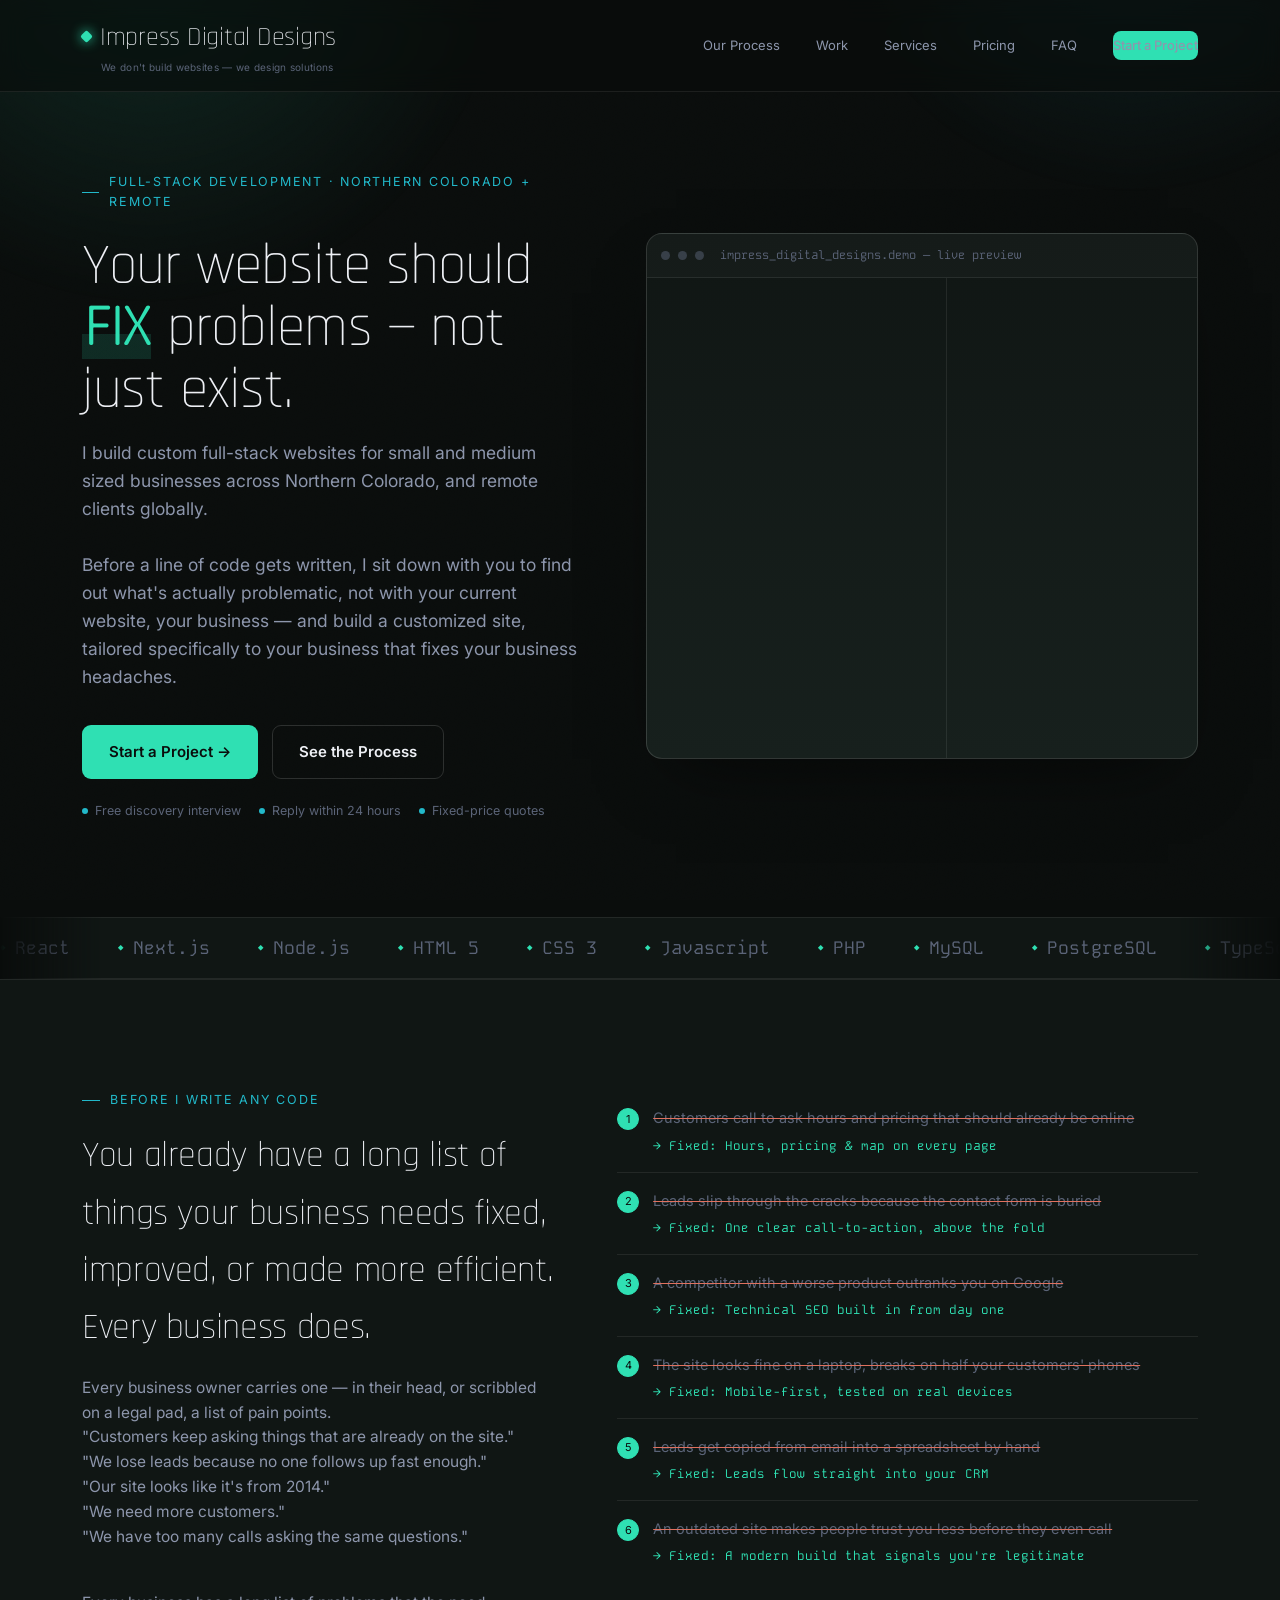
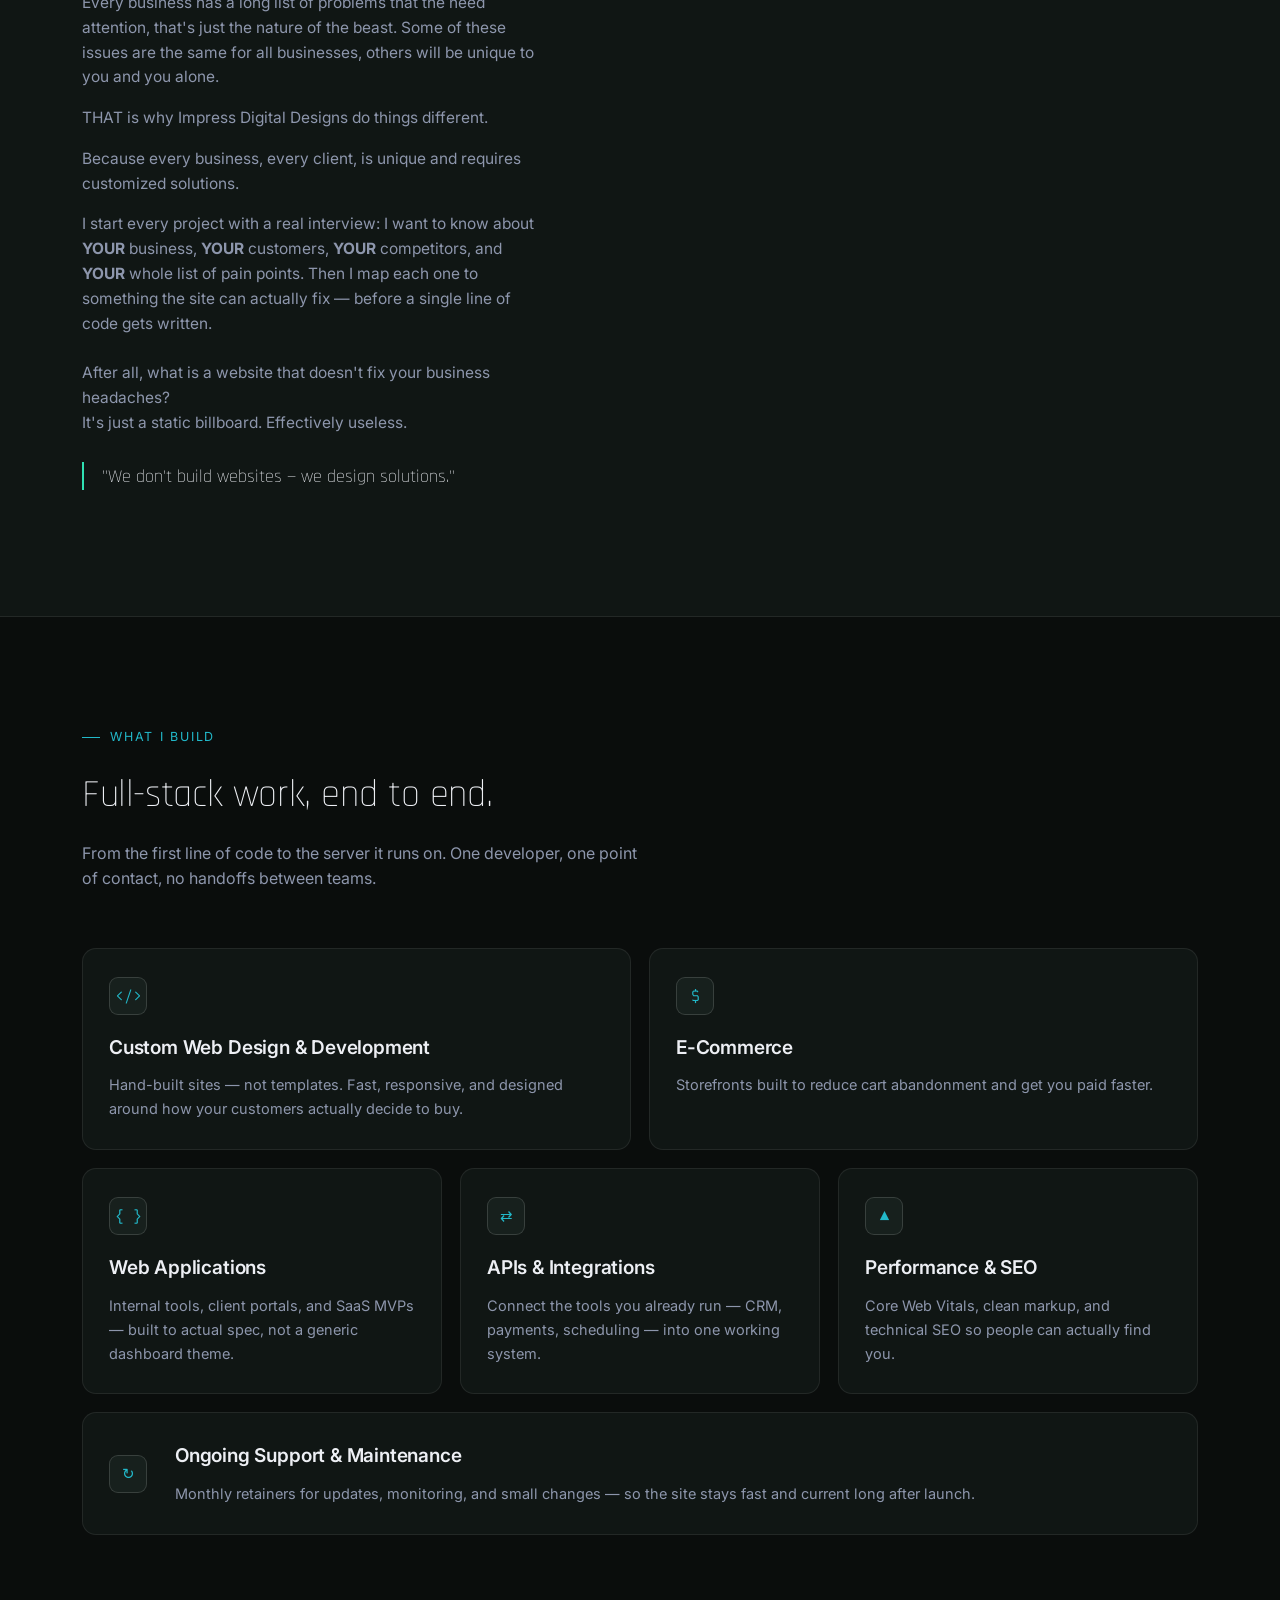
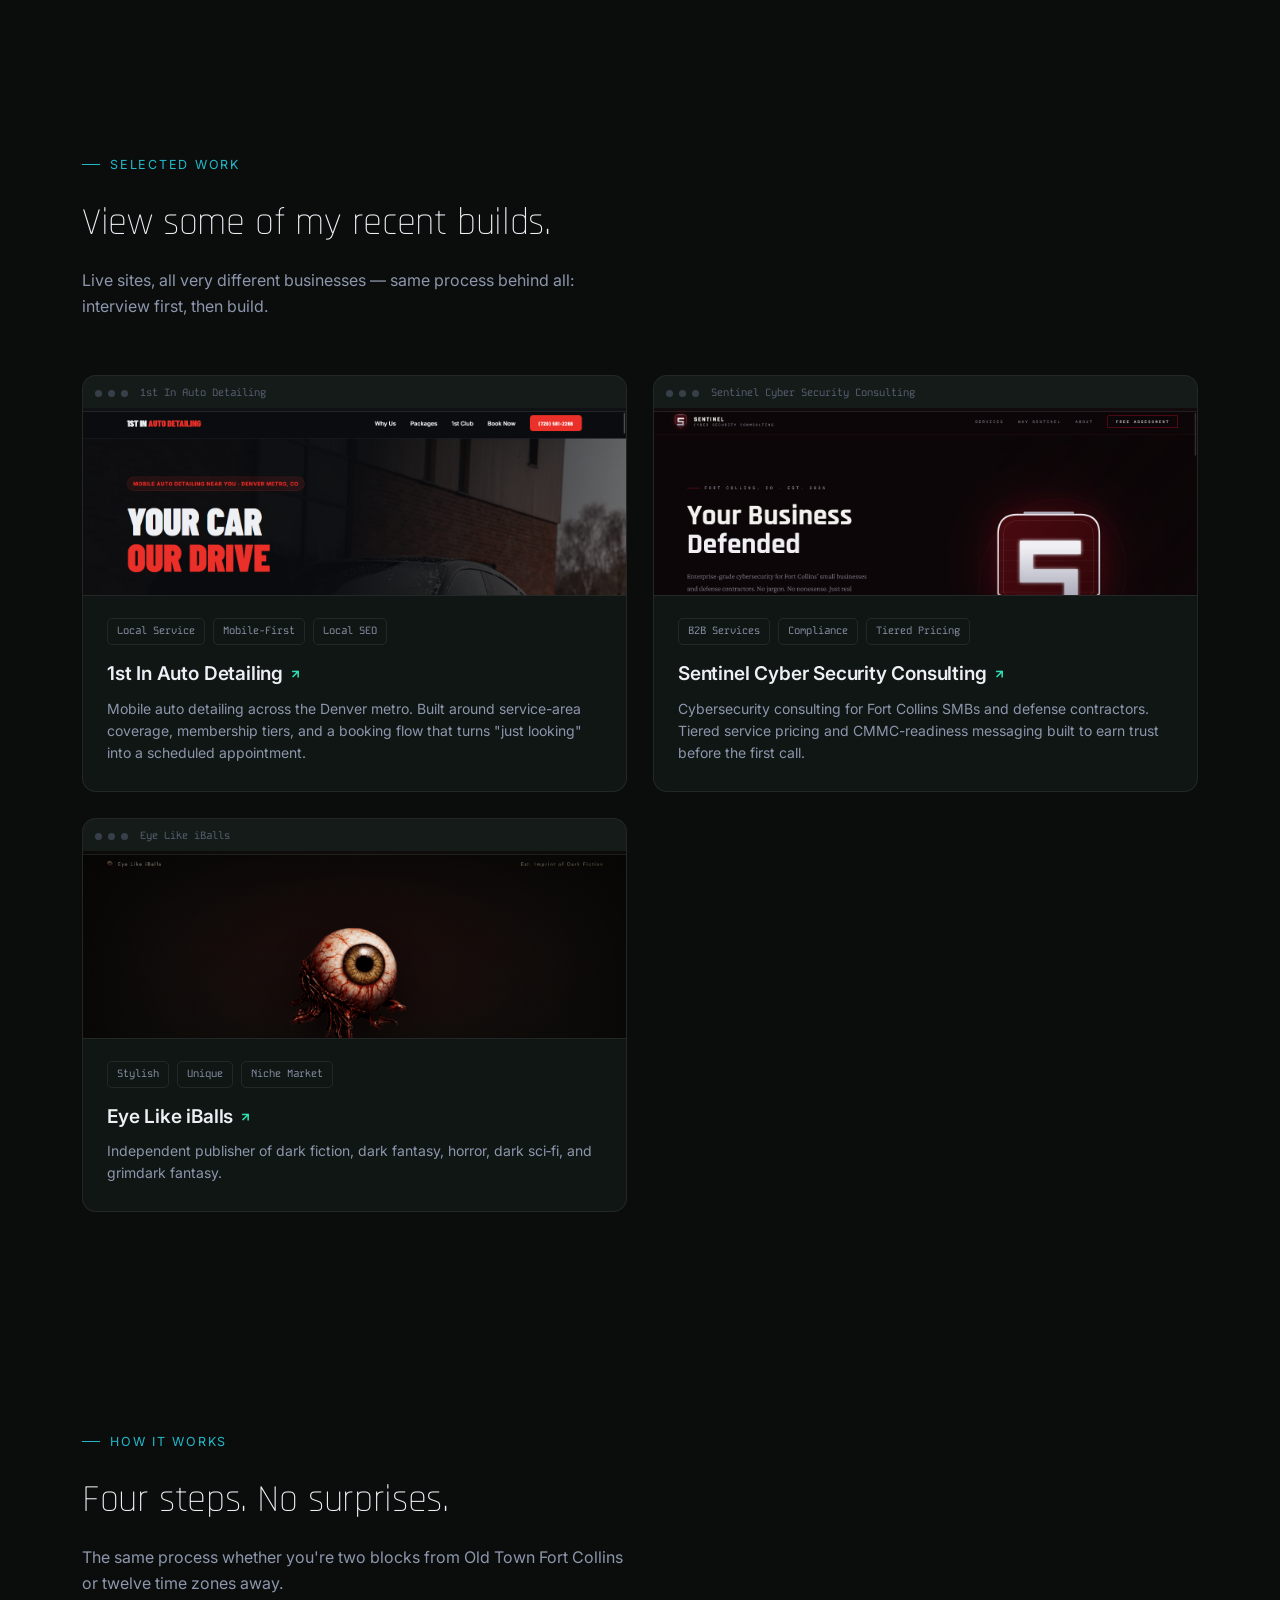
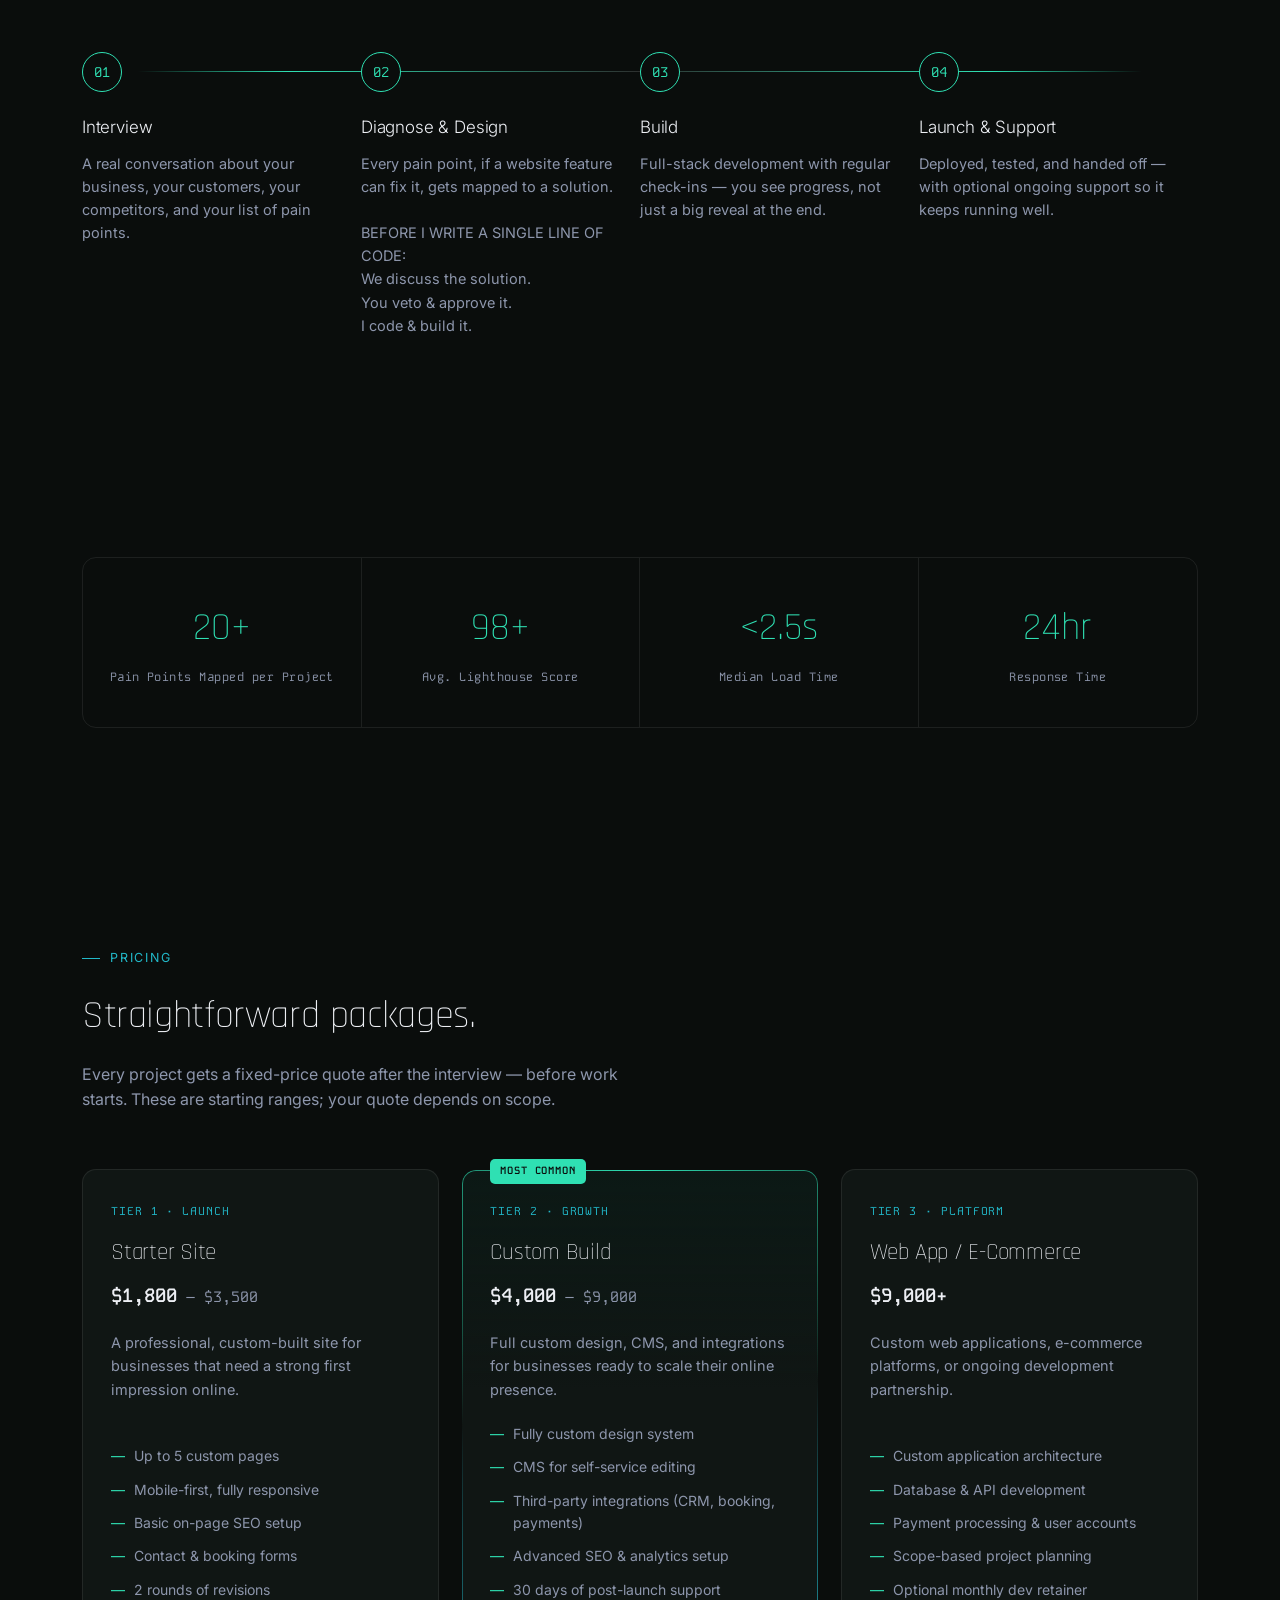
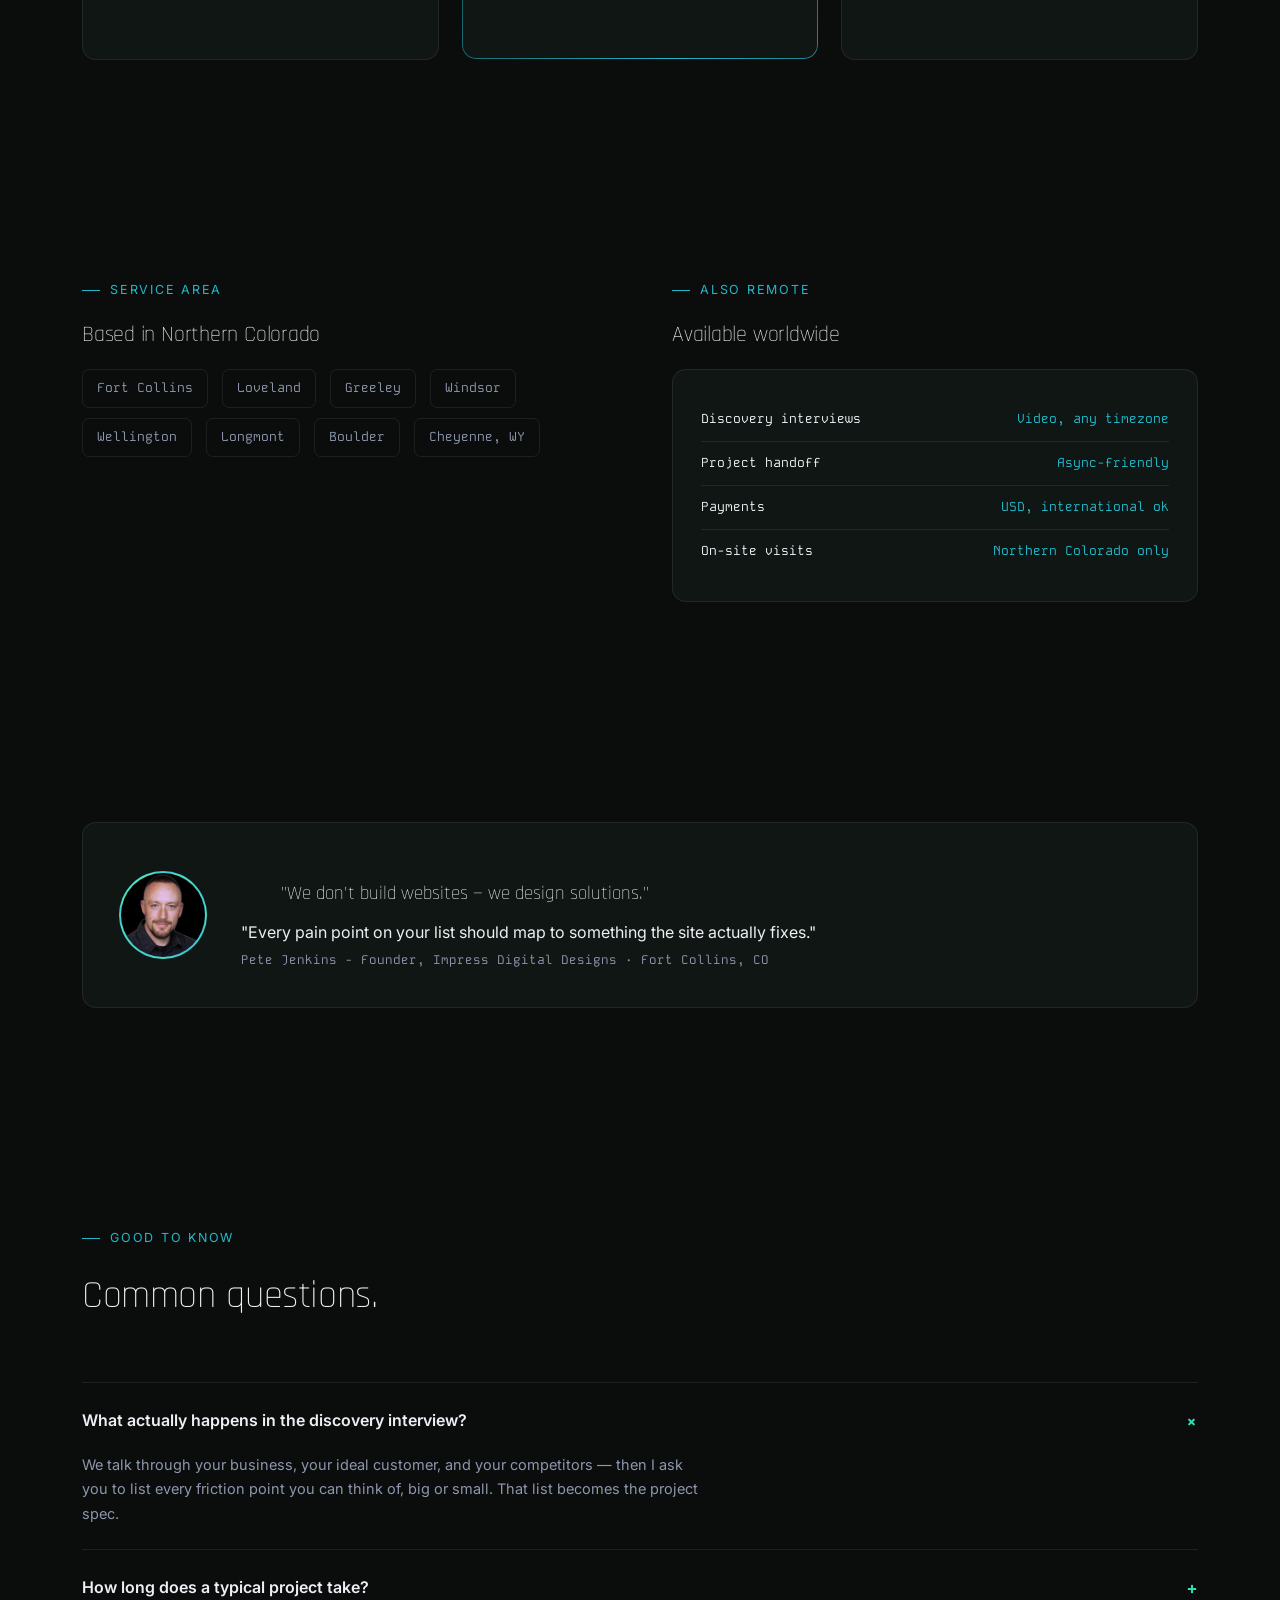
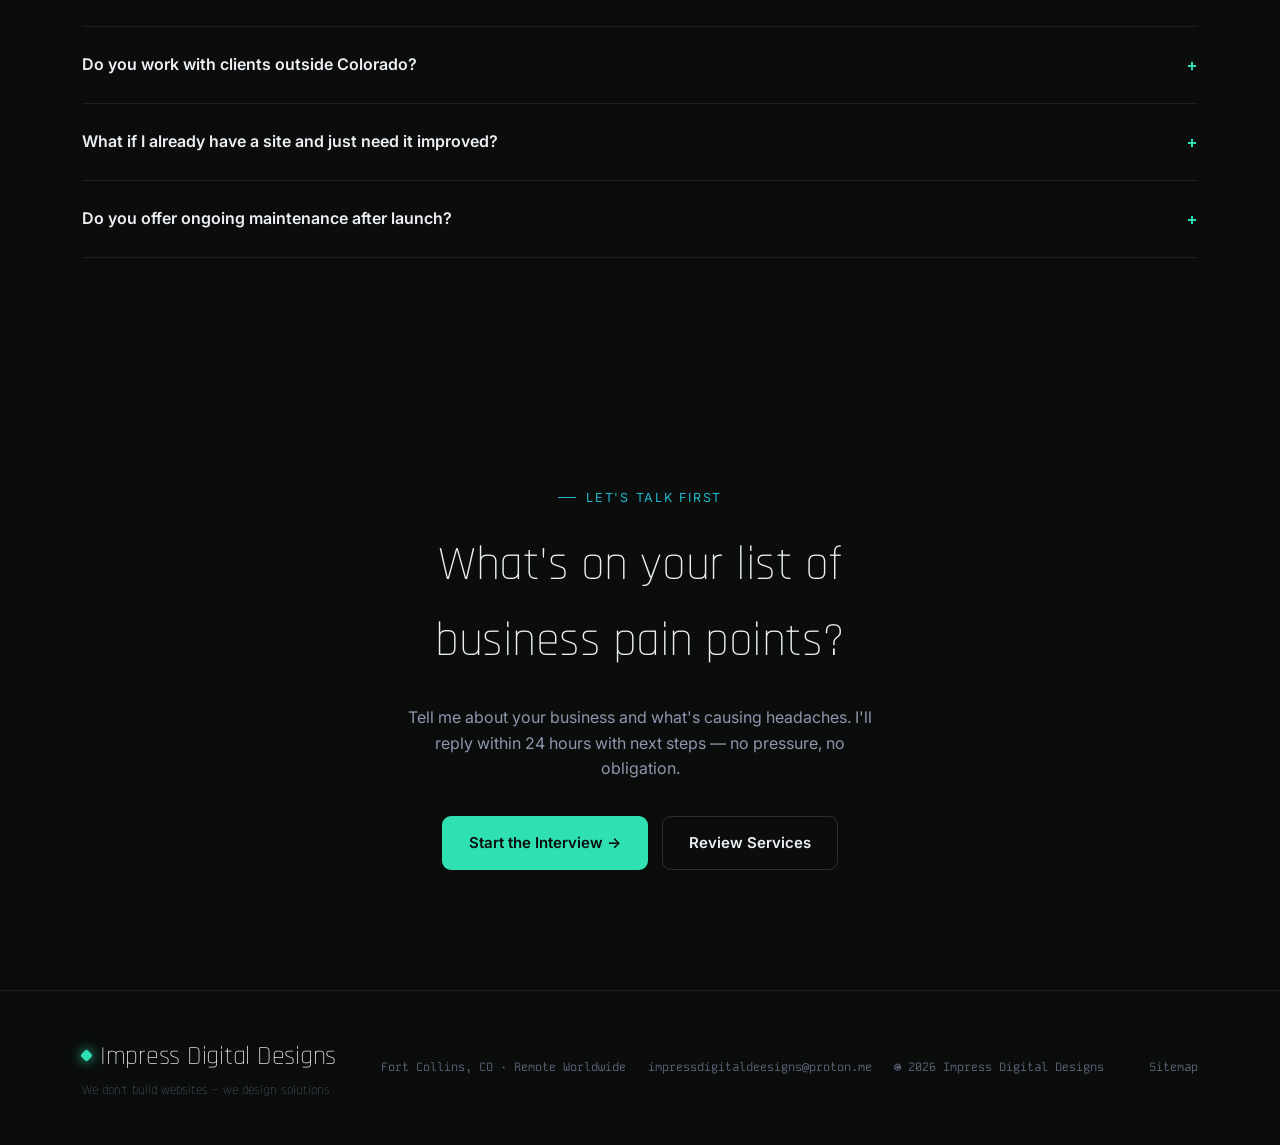
==== commit 0d7fcf13: "Update website names in index.html" ====
--- a/index.html
+++ b/index.html
@@ -407,7 +407,7 @@
                                 <div class="work-chrome">
                                     <i></i><i></i><i></i
                                     ><span class="url"
-                                        >1stinautodetailing.com</span
+                                        >1st In Auto Detailing</span
                                     >
                                 </div>
                                 <div class="work-art">
@@ -447,7 +447,7 @@
                                 <div class="work-chrome">
                                     <i></i><i></i><i></i
                                     ><span class="url"
-                                        >sentinelcybercolorado.com</span
+                                        >Sentinel Cyber Security Consulting</span
                                     >
                                 </div>
                                 <div class="work-art">
--- a/assets/css/styles.css
+++ b/assets/css/styles.css
@@ -295,12 +295,14 @@
                 font-weight: 300;
                 letter-spacing: -0.015em;
             }
+
             .hero h1 strong {
                 font-weight: 700;
                 color: var(--accent);
-                background: linear-gradient(180deg, transparent 62%, var(--accent-soft) 62%, text-style:bold;);
+                background: linear-gradient(180deg, transparent 62%, var(--accent-soft) 62%);
                 padding: 0 2px;
             }
+            
             .hero .tagline {
                 font-family: var(--hd-ttl-font);
                 font-weight: 300;
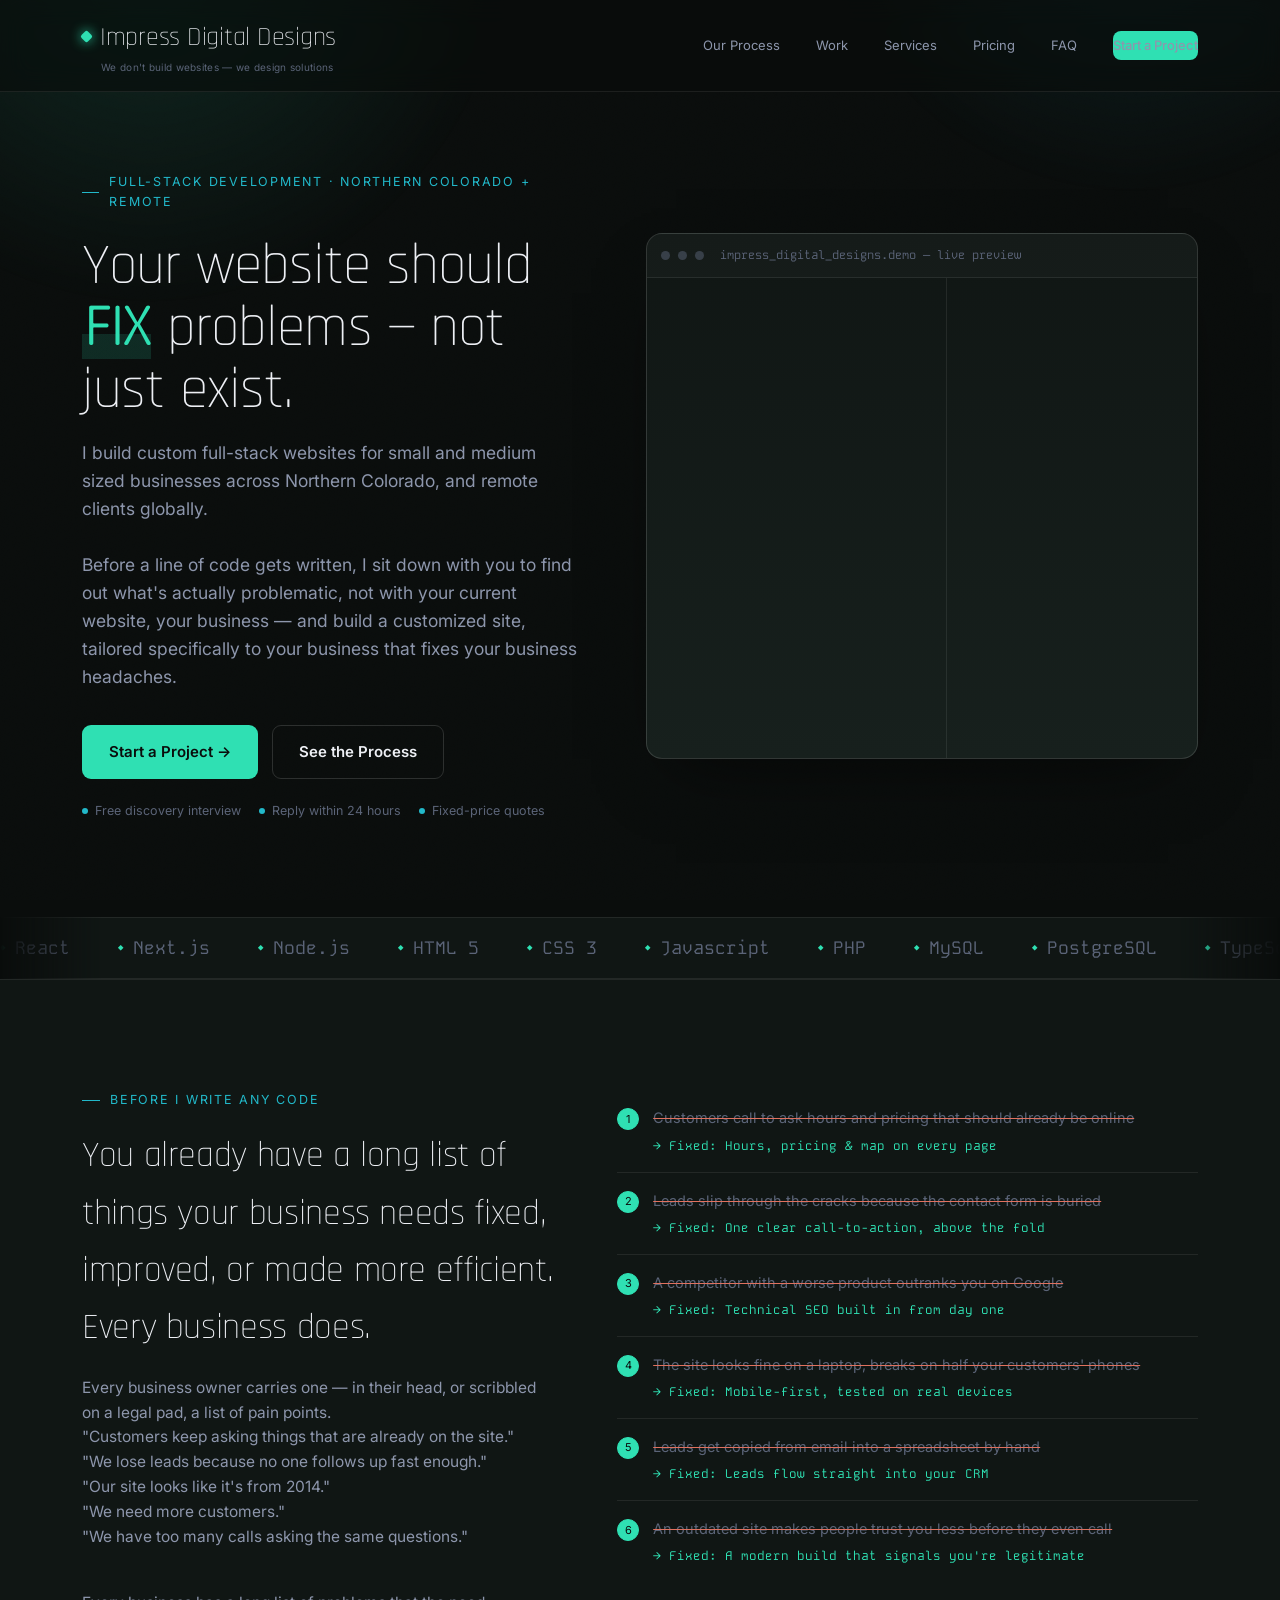
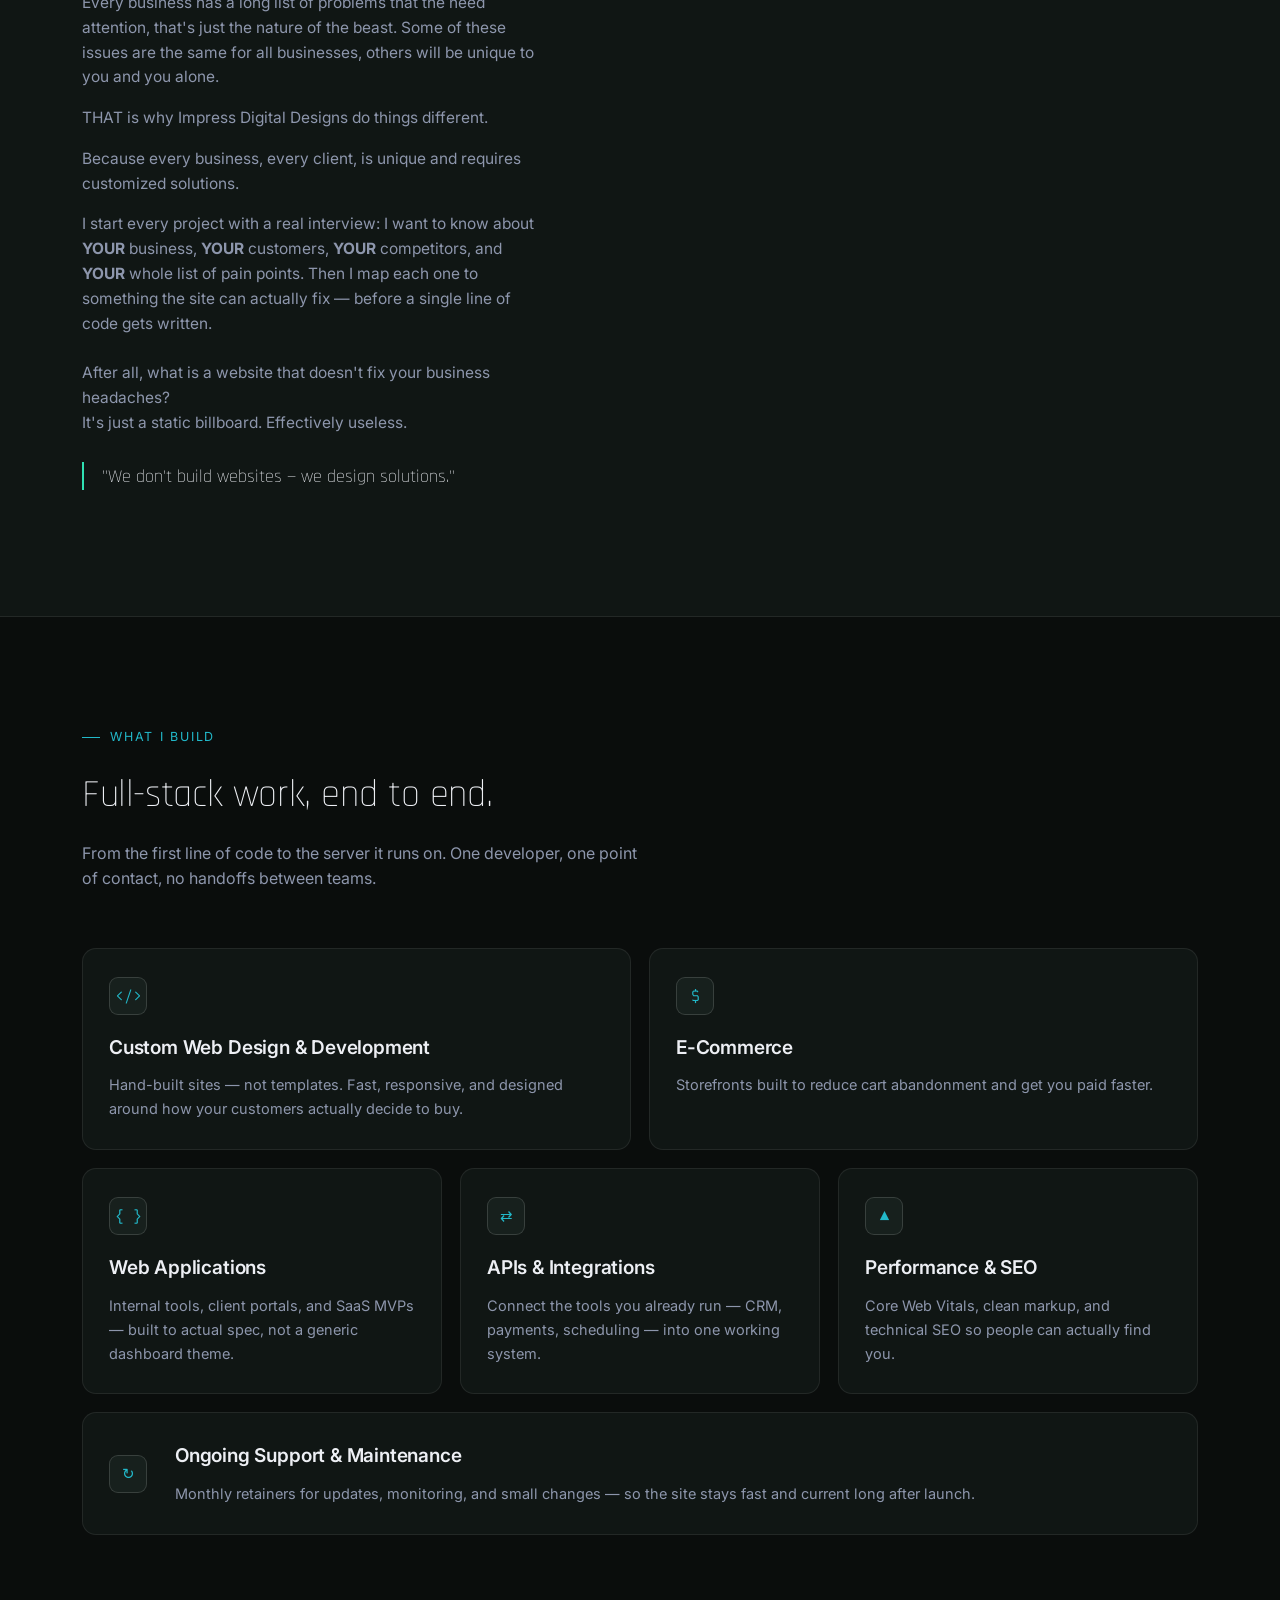
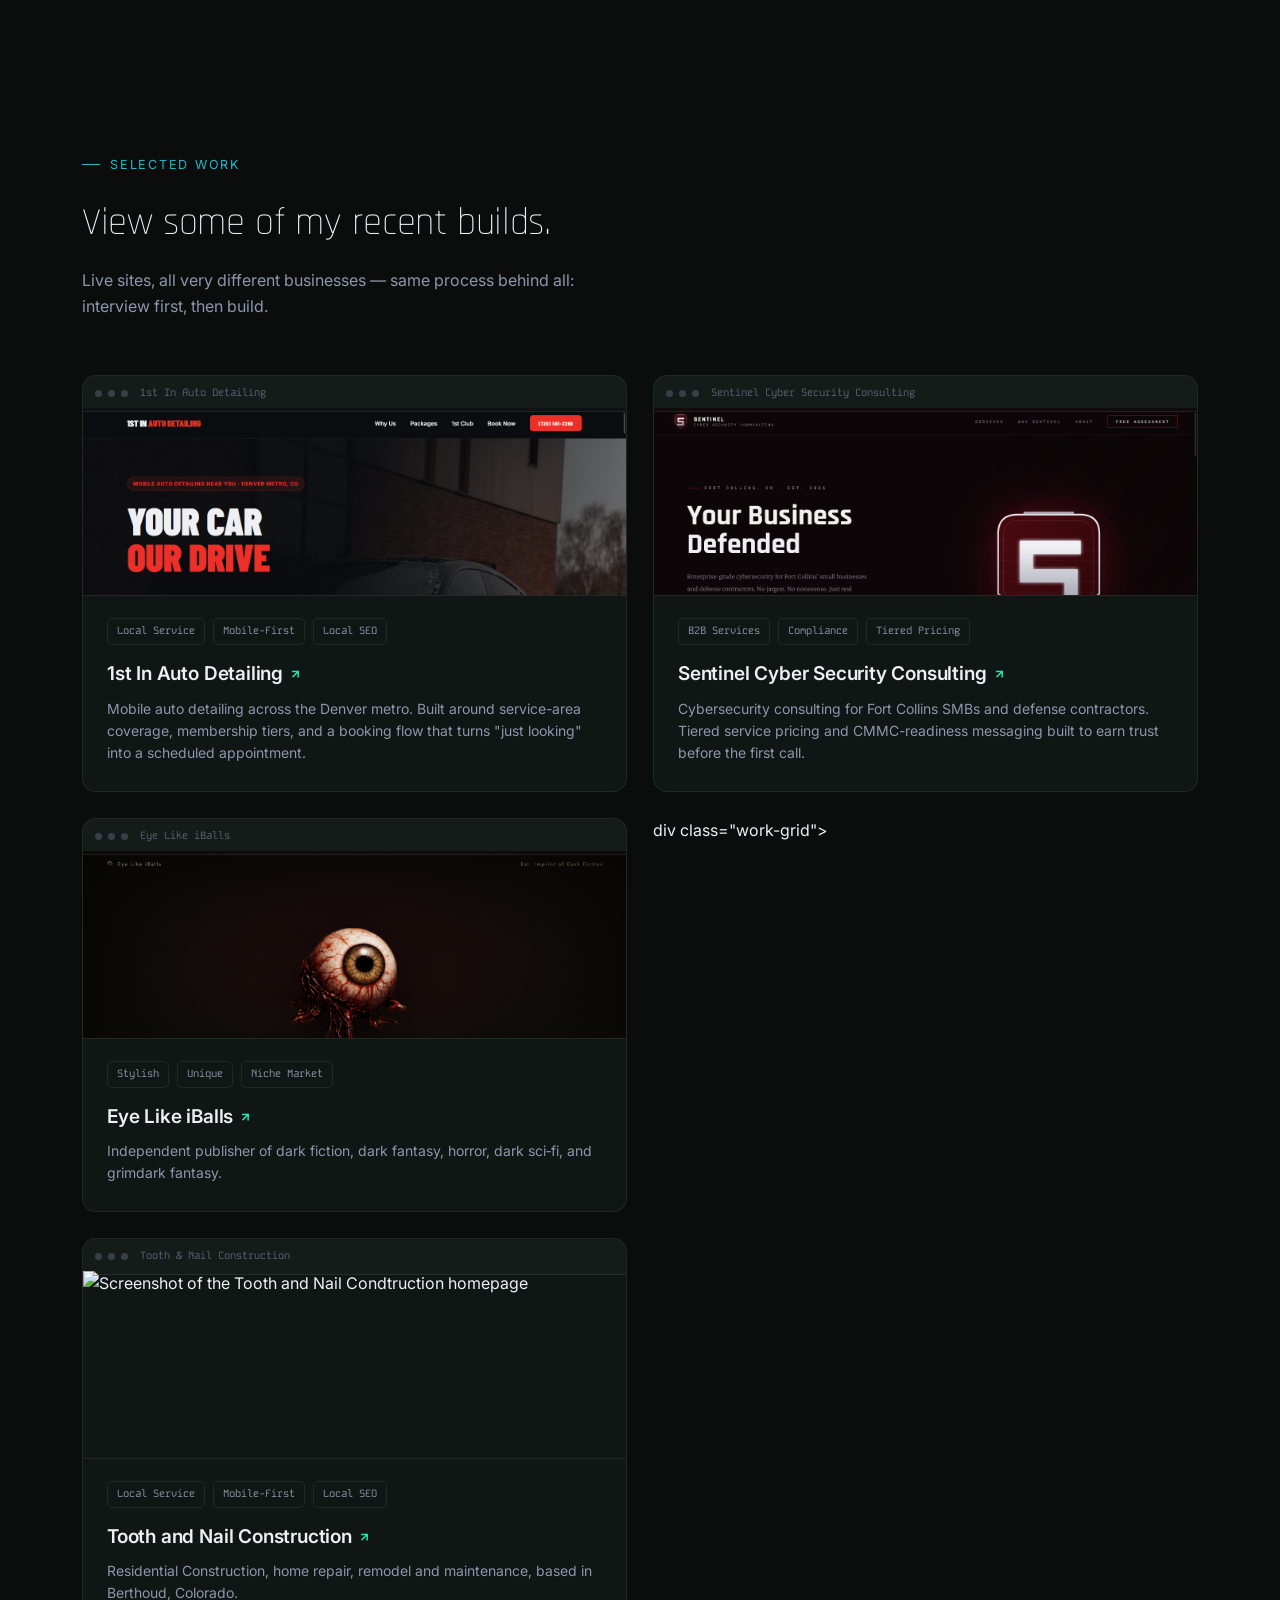
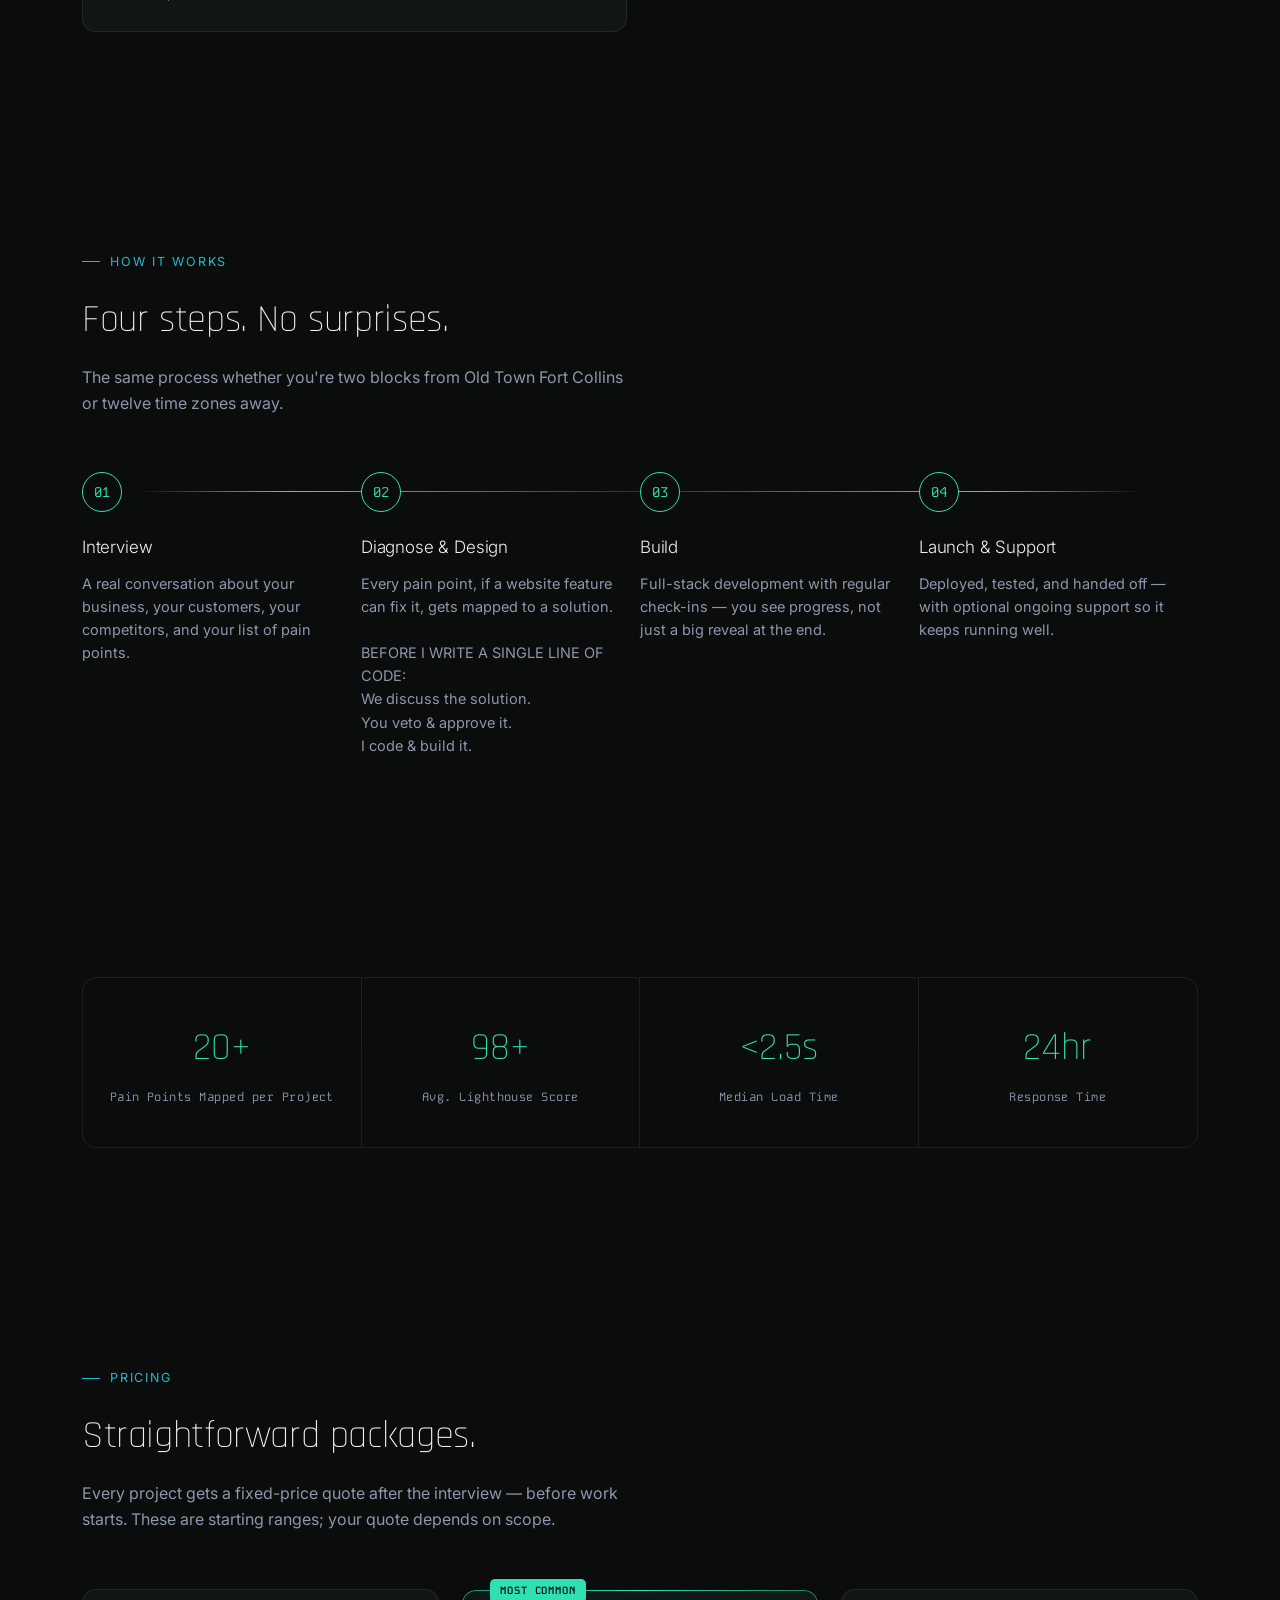
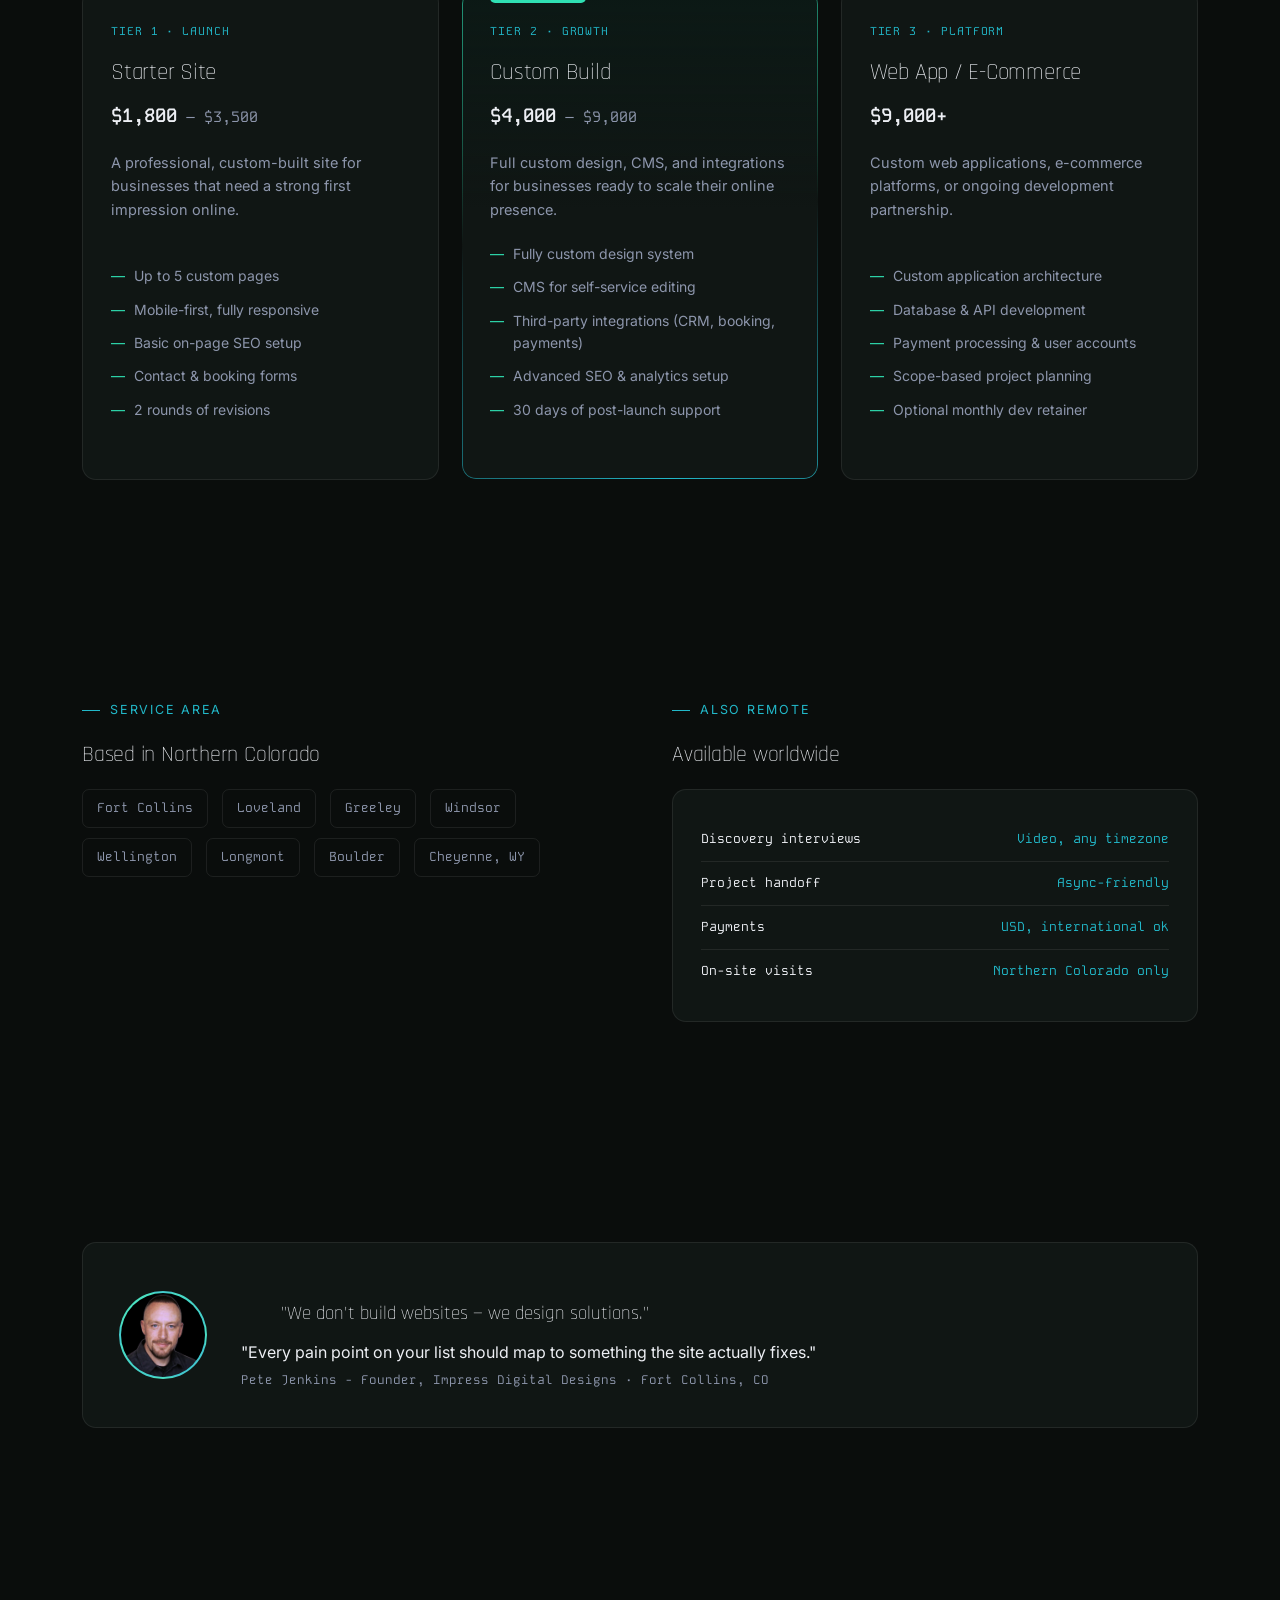
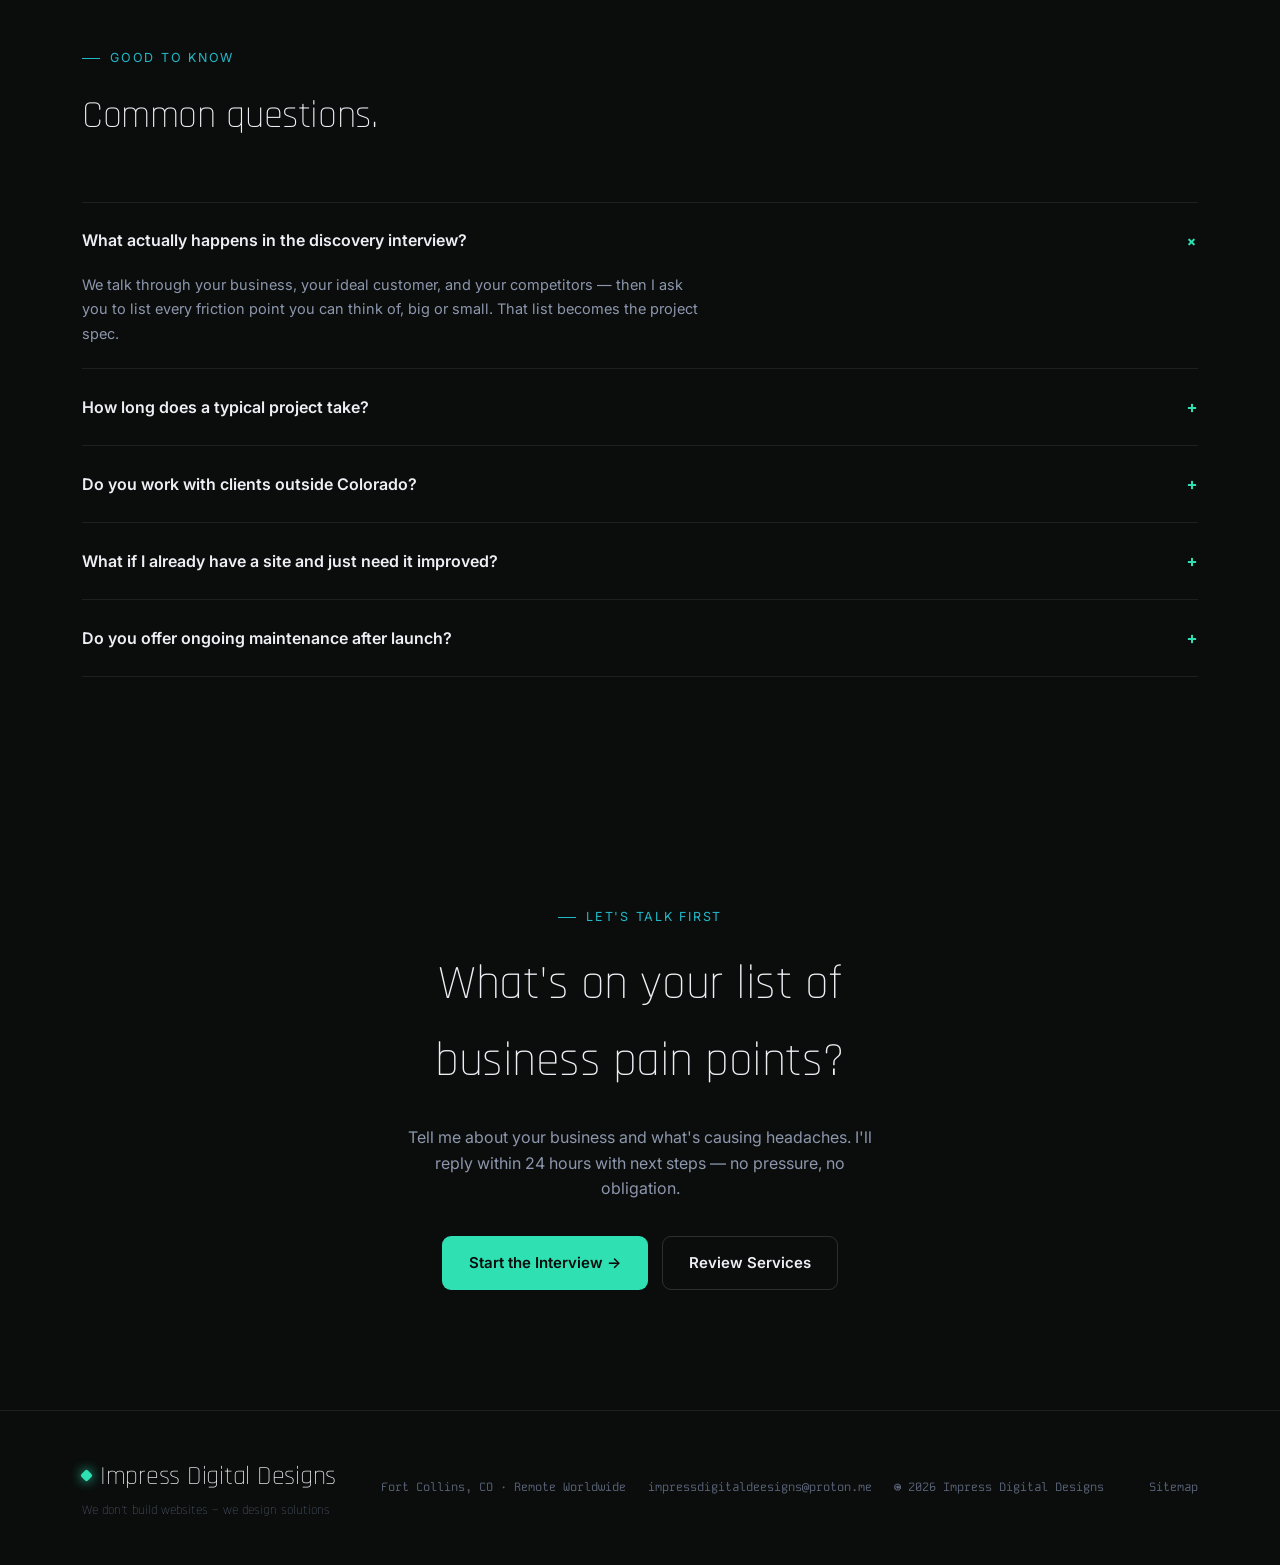
==== commit ade4c539: "Add work card for Tooth and Nail Construction" ====
--- a/index.html
+++ b/index.html
@@ -512,6 +512,44 @@
                                 </p>
                             </div>
                         </a>
+                        div class="work-grid">
+                        <a
+                            class="work-card detail reveal"
+                            href="https://topthandnailconstruction
+                            com/"
+                            target="_blank"
+                            rel="noopener noreferrer"
+                        >
+                            <div class="work-preview">
+                                <div class="work-chrome">
+                                    <i></i><i></i><i></i><span class="url">
+                                        Tooth &amp; Nail Construction
+                                    </span>
+                                </div>
+                                <div class="work-art">
+                                    <img
+                                        src="assets/img/toothnail-preview.jpg"
+                                        alt="Screenshot of the Tooth and Nail Condtruction homepage"
+                                        loading="lazy"
+                                    />
+                                </div>
+                            </div>
+                            <div class="work-body">
+                                <div class="tag-row">
+                                    <span>Local Service</span
+                                    ><span>Mobile-First</span
+                                    ><span>Local SEO</span>
+                                </div>
+                                <h3>
+                                    Tooth and Nail Construction
+                                    <span class="arrow">↗</span>
+                                </h3>
+                                <p>Residential Construction, home repair,
+                                    remodel and maintenance, based in Berthoud,
+                                    Colorado.
+                                </p>
+                            </div>
+                        </a>
                     </div>
                 </div>
             </section>
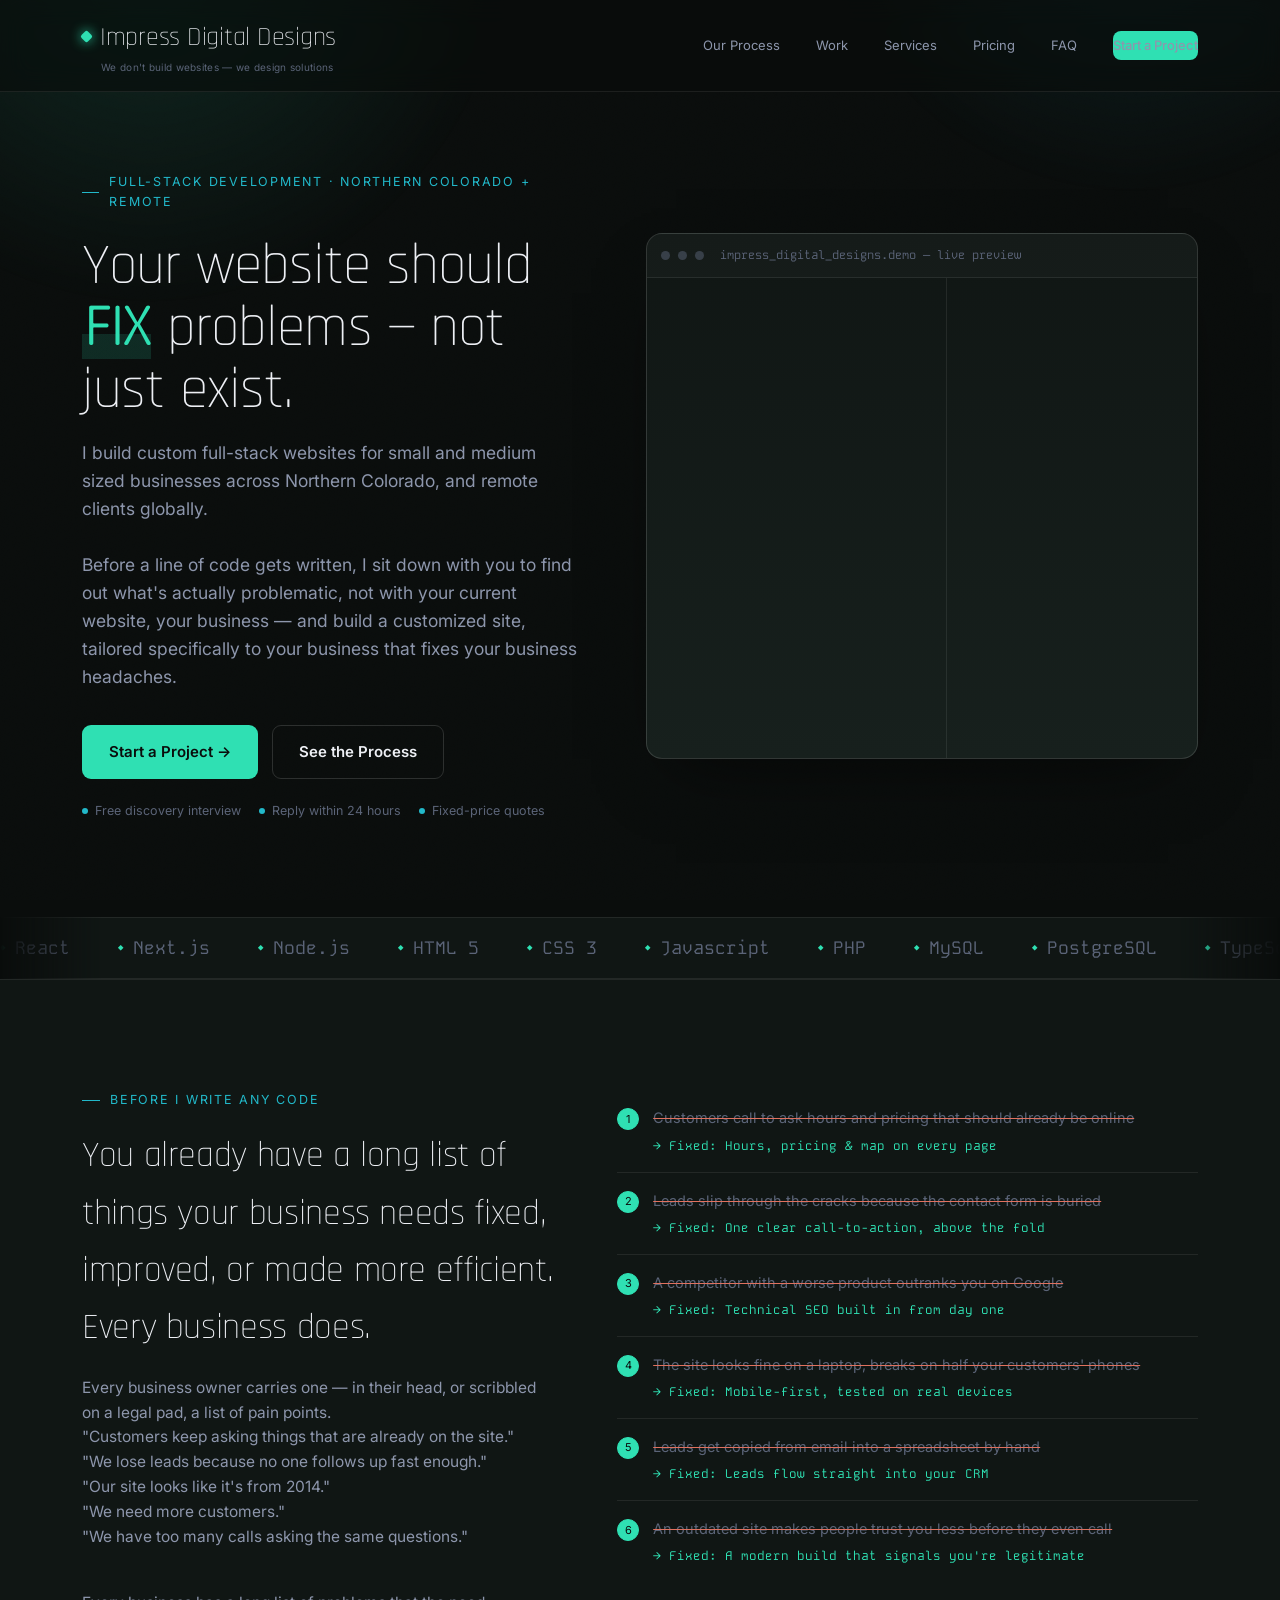
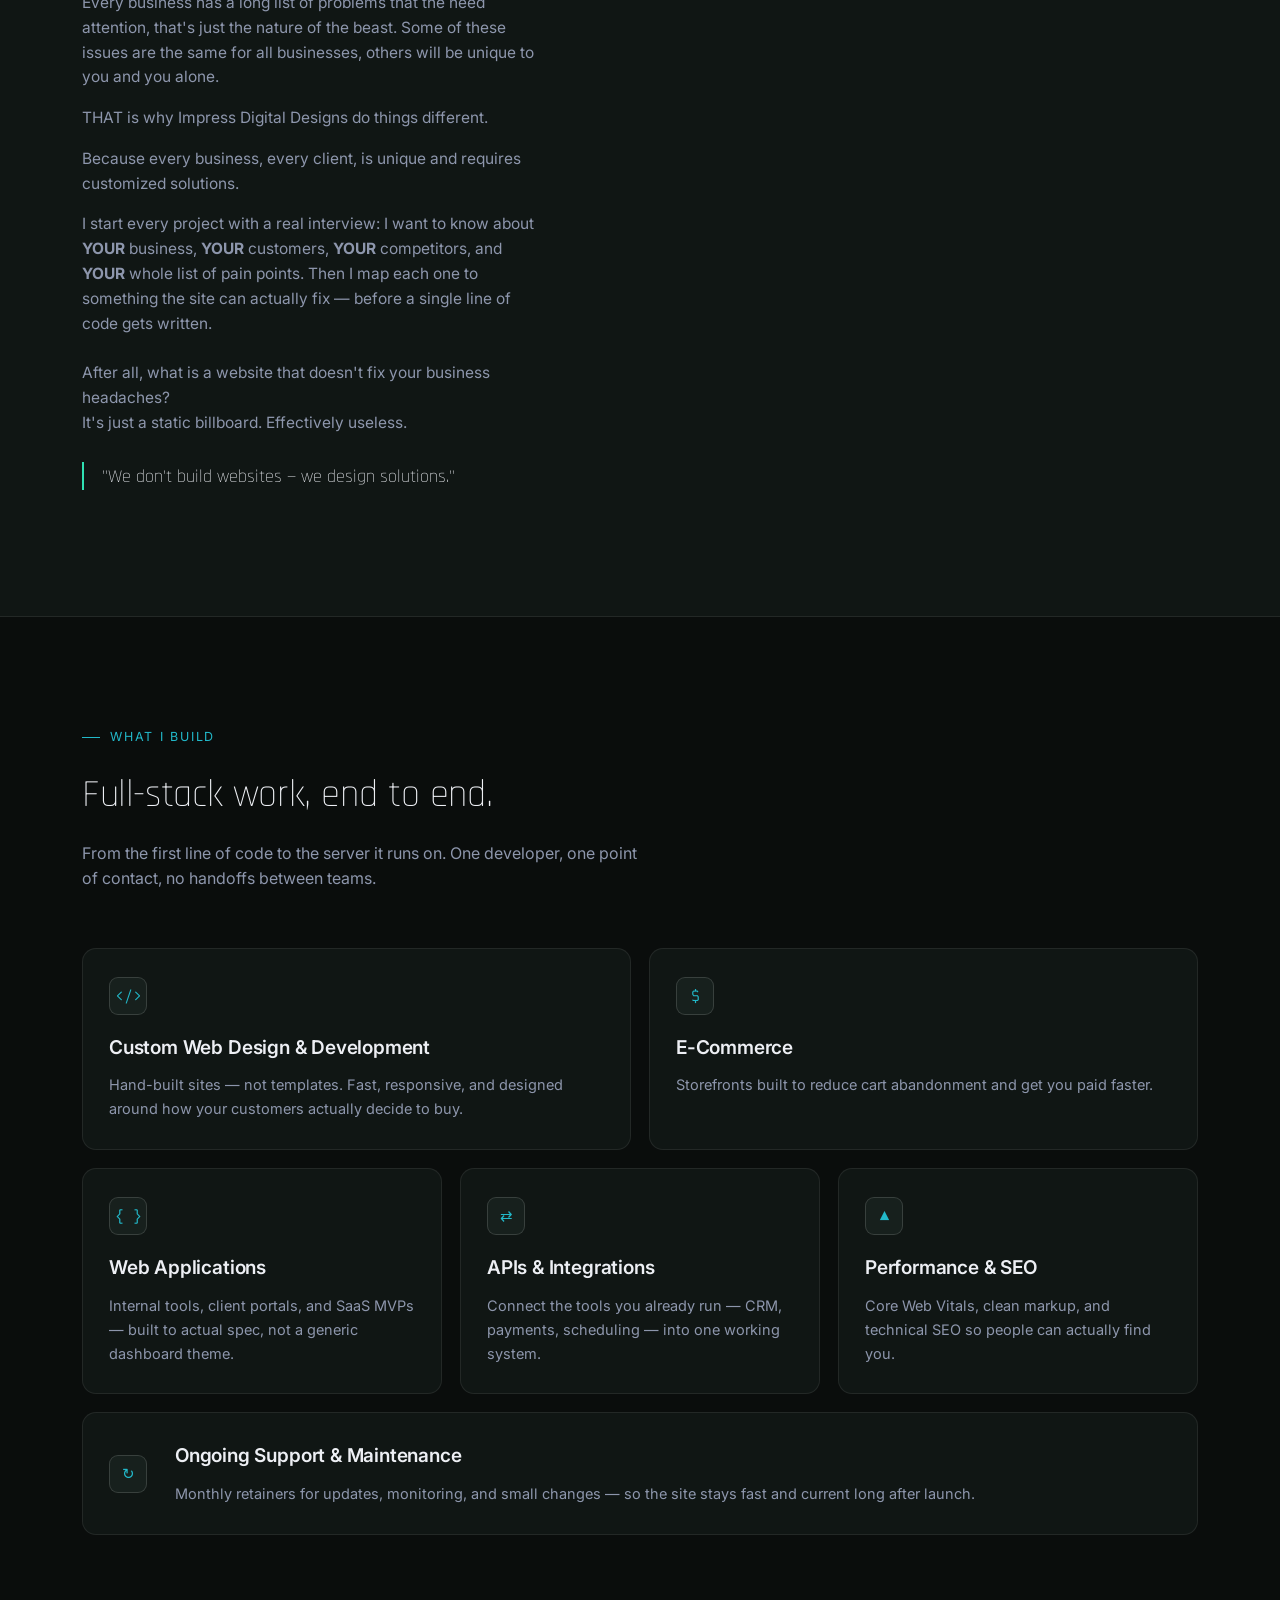
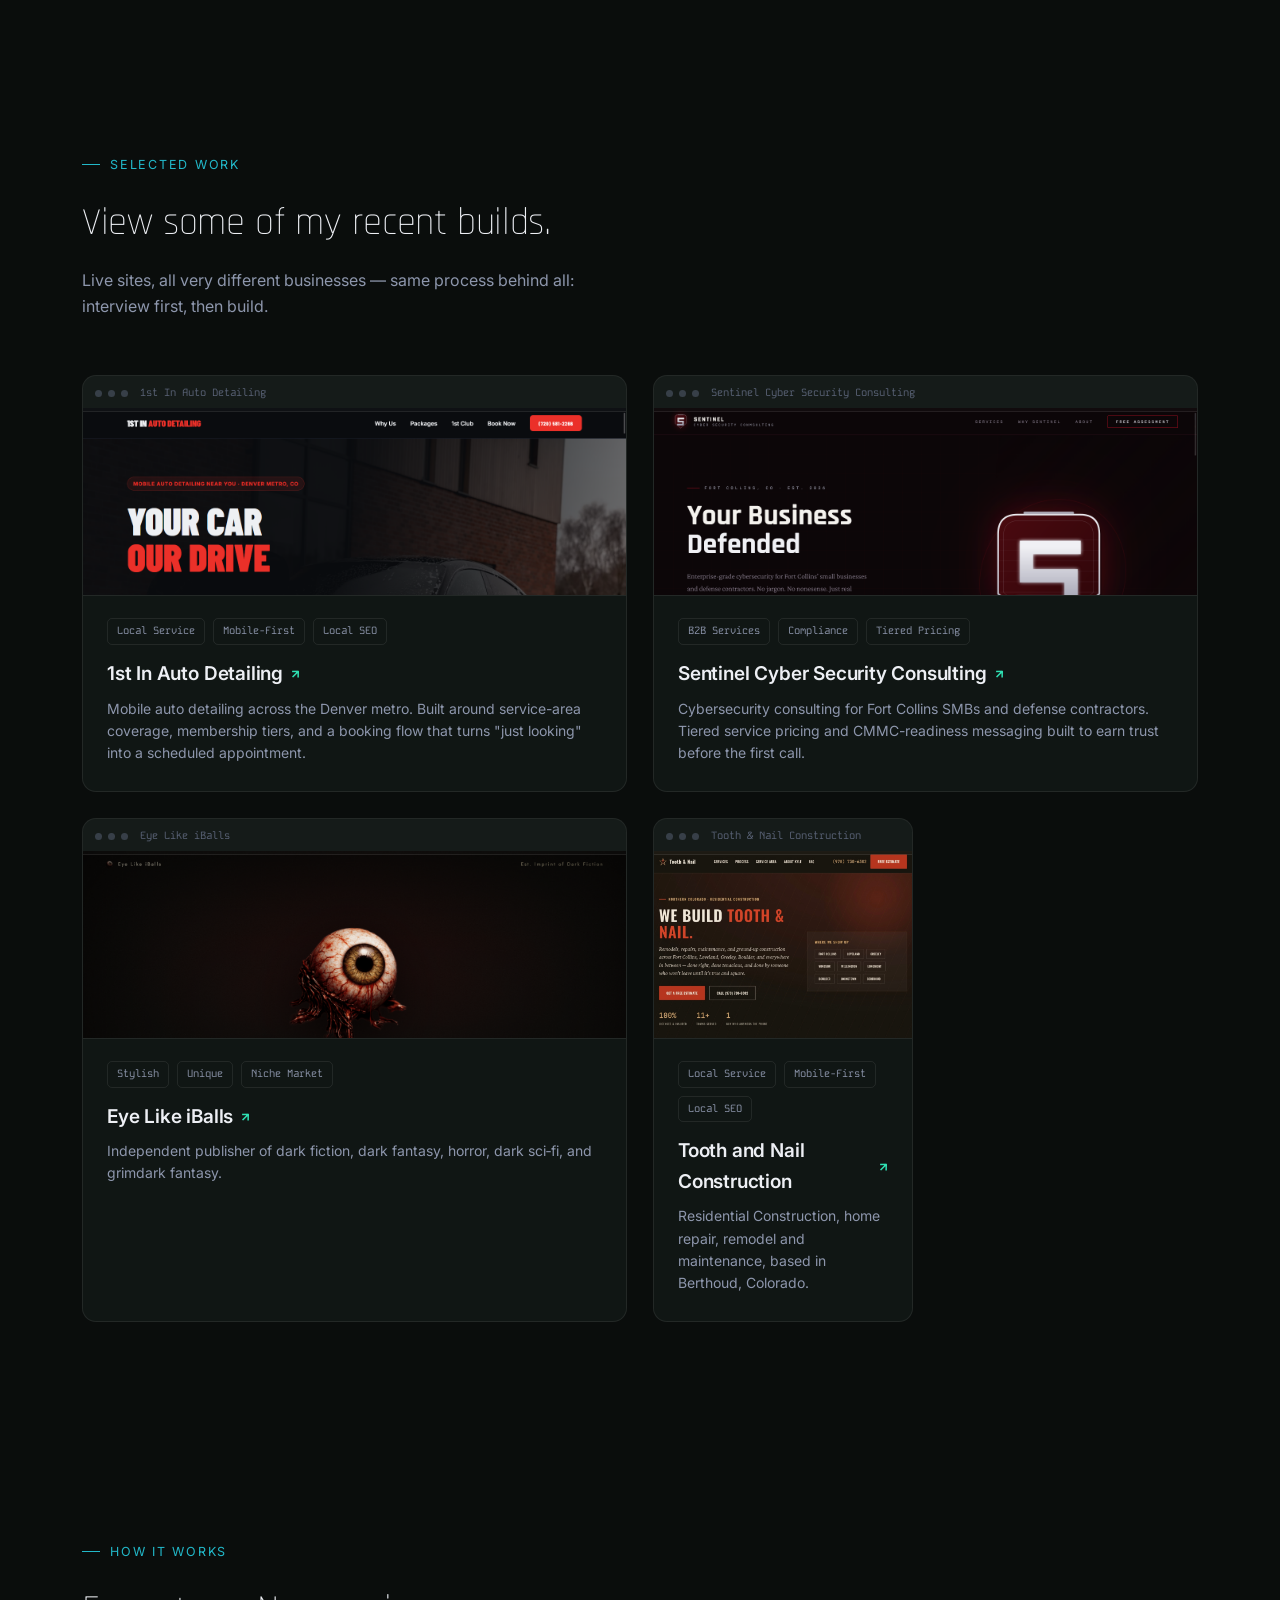
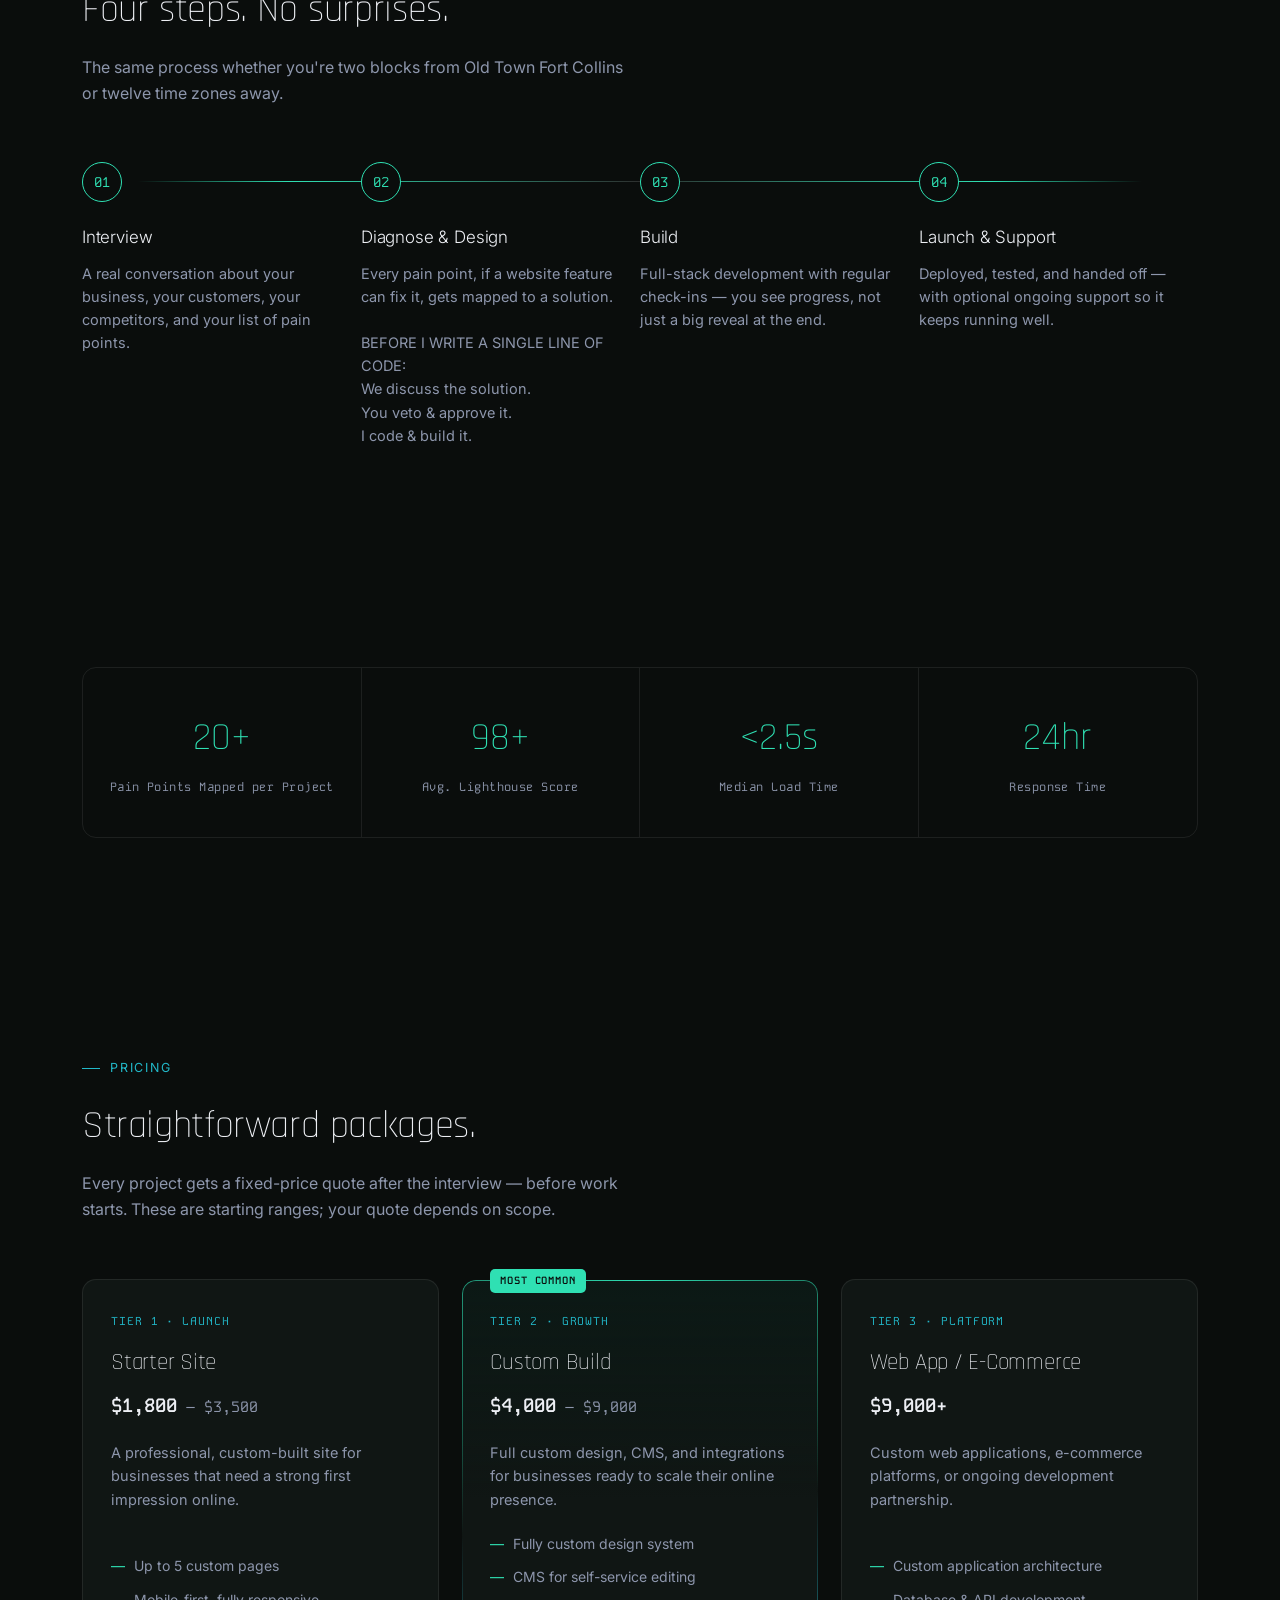
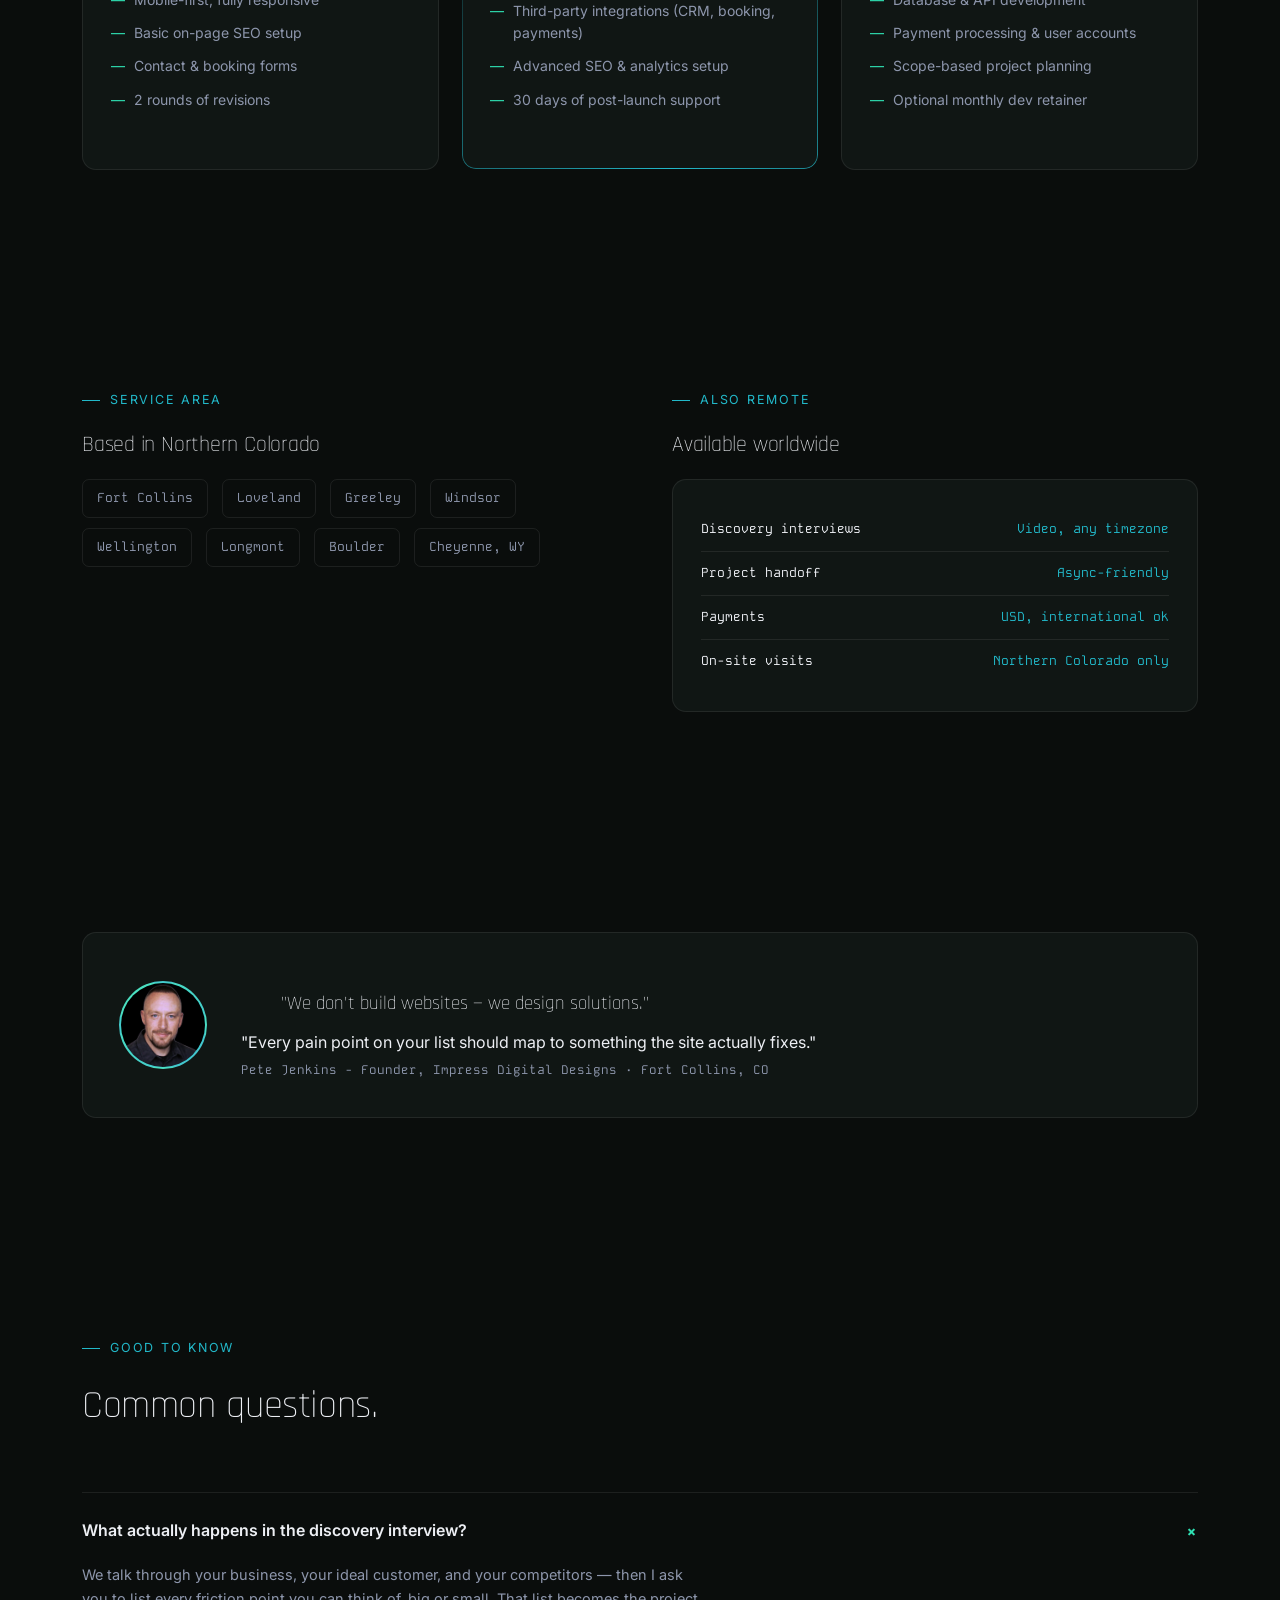
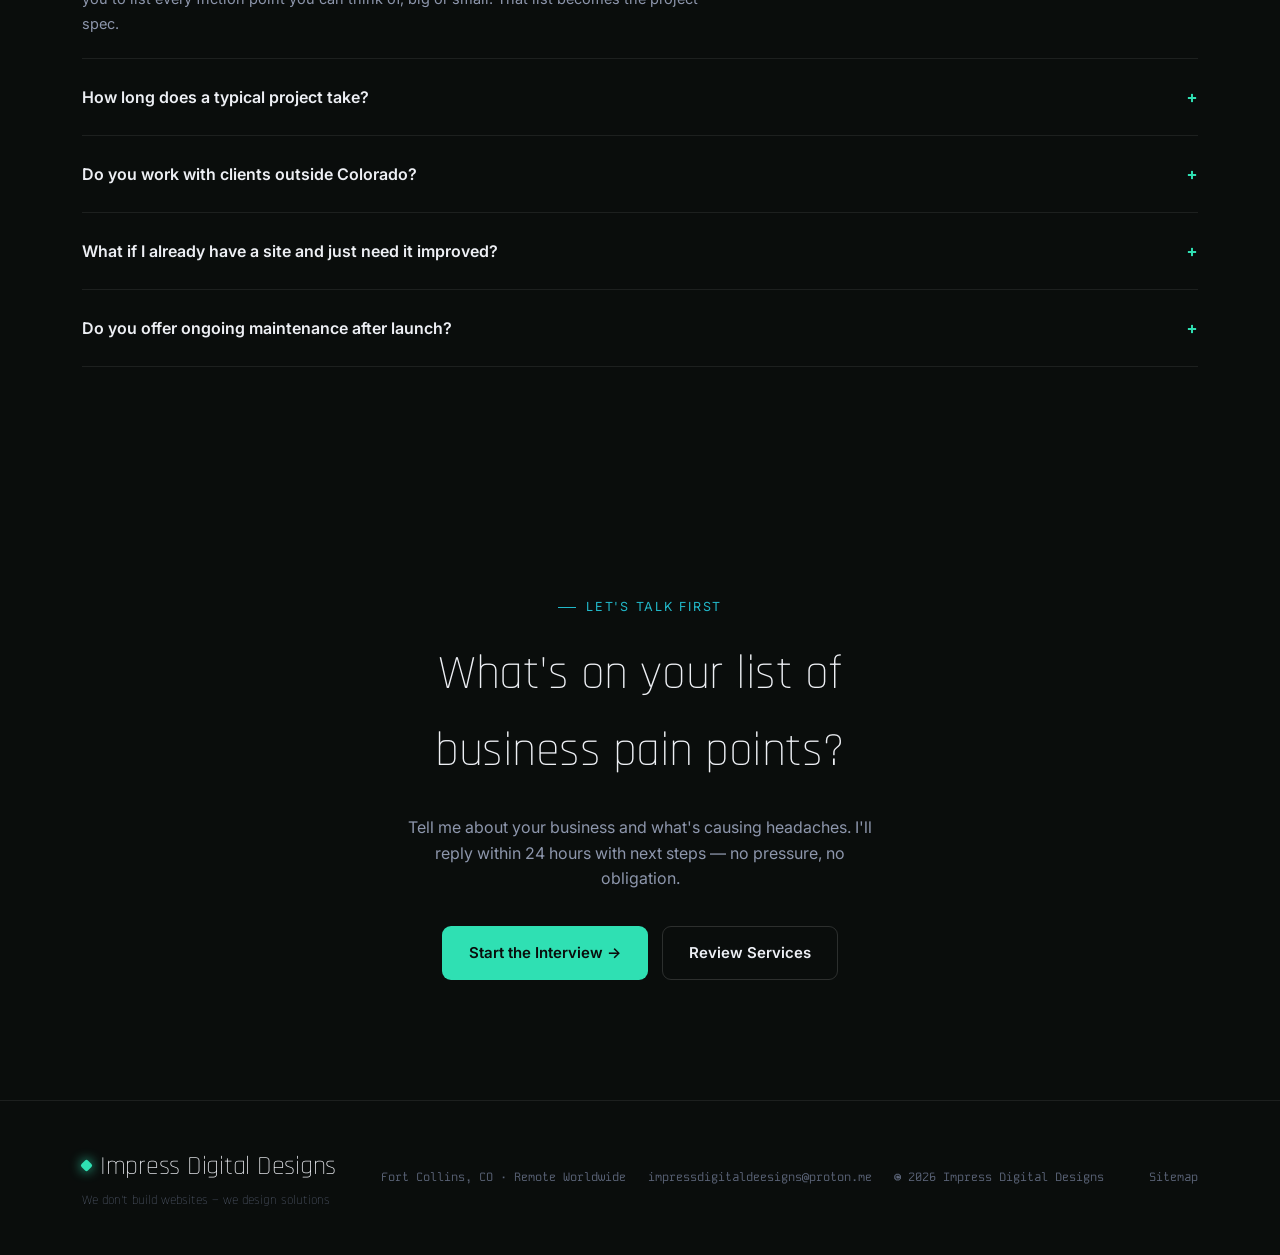
==== commit 450fbec4: "Fix HTML syntax for work-grid div element" ====
--- a/index.html
+++ b/index.html
@@ -512,7 +512,7 @@
                                 </p>
                             </div>
                         </a>
-                        div class="work-grid">
+                        <div class="work-grid">
                         <a
                             class="work-card detail reveal"
                             href="https://topthandnailconstruction
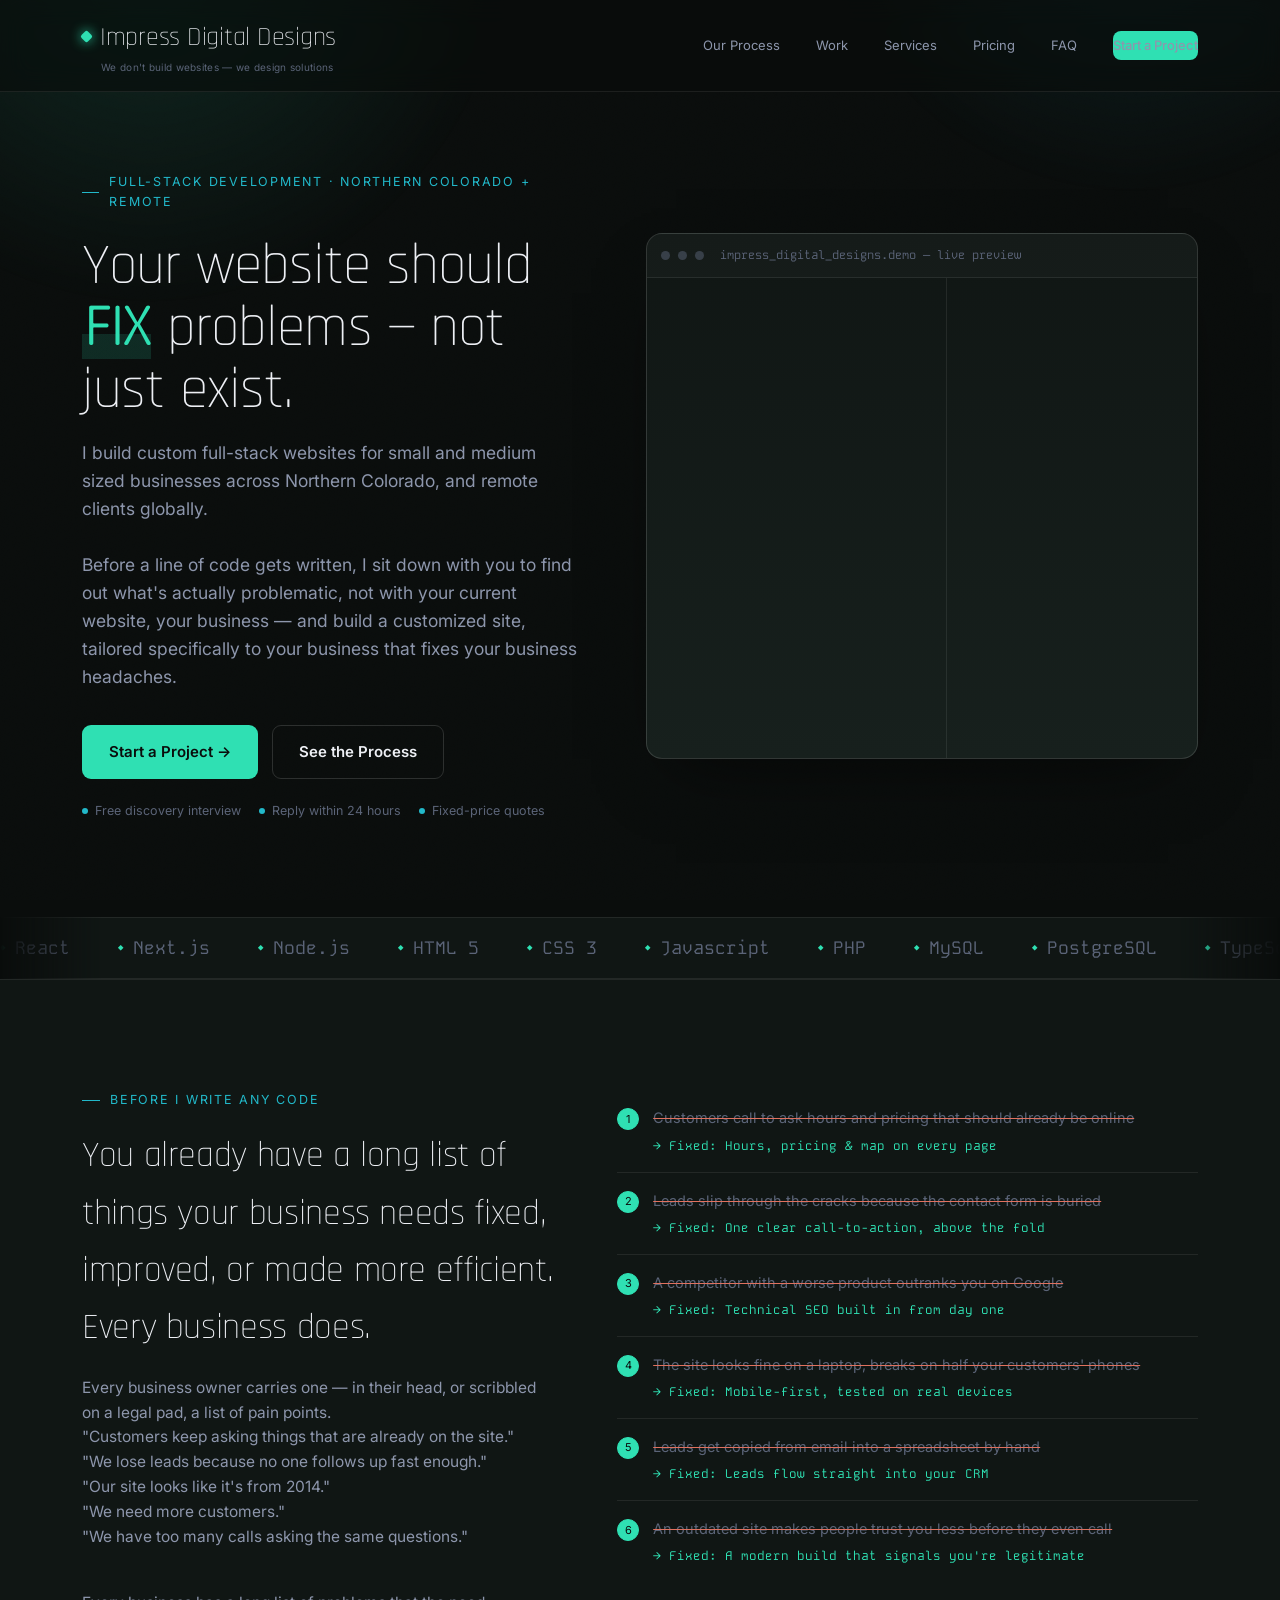
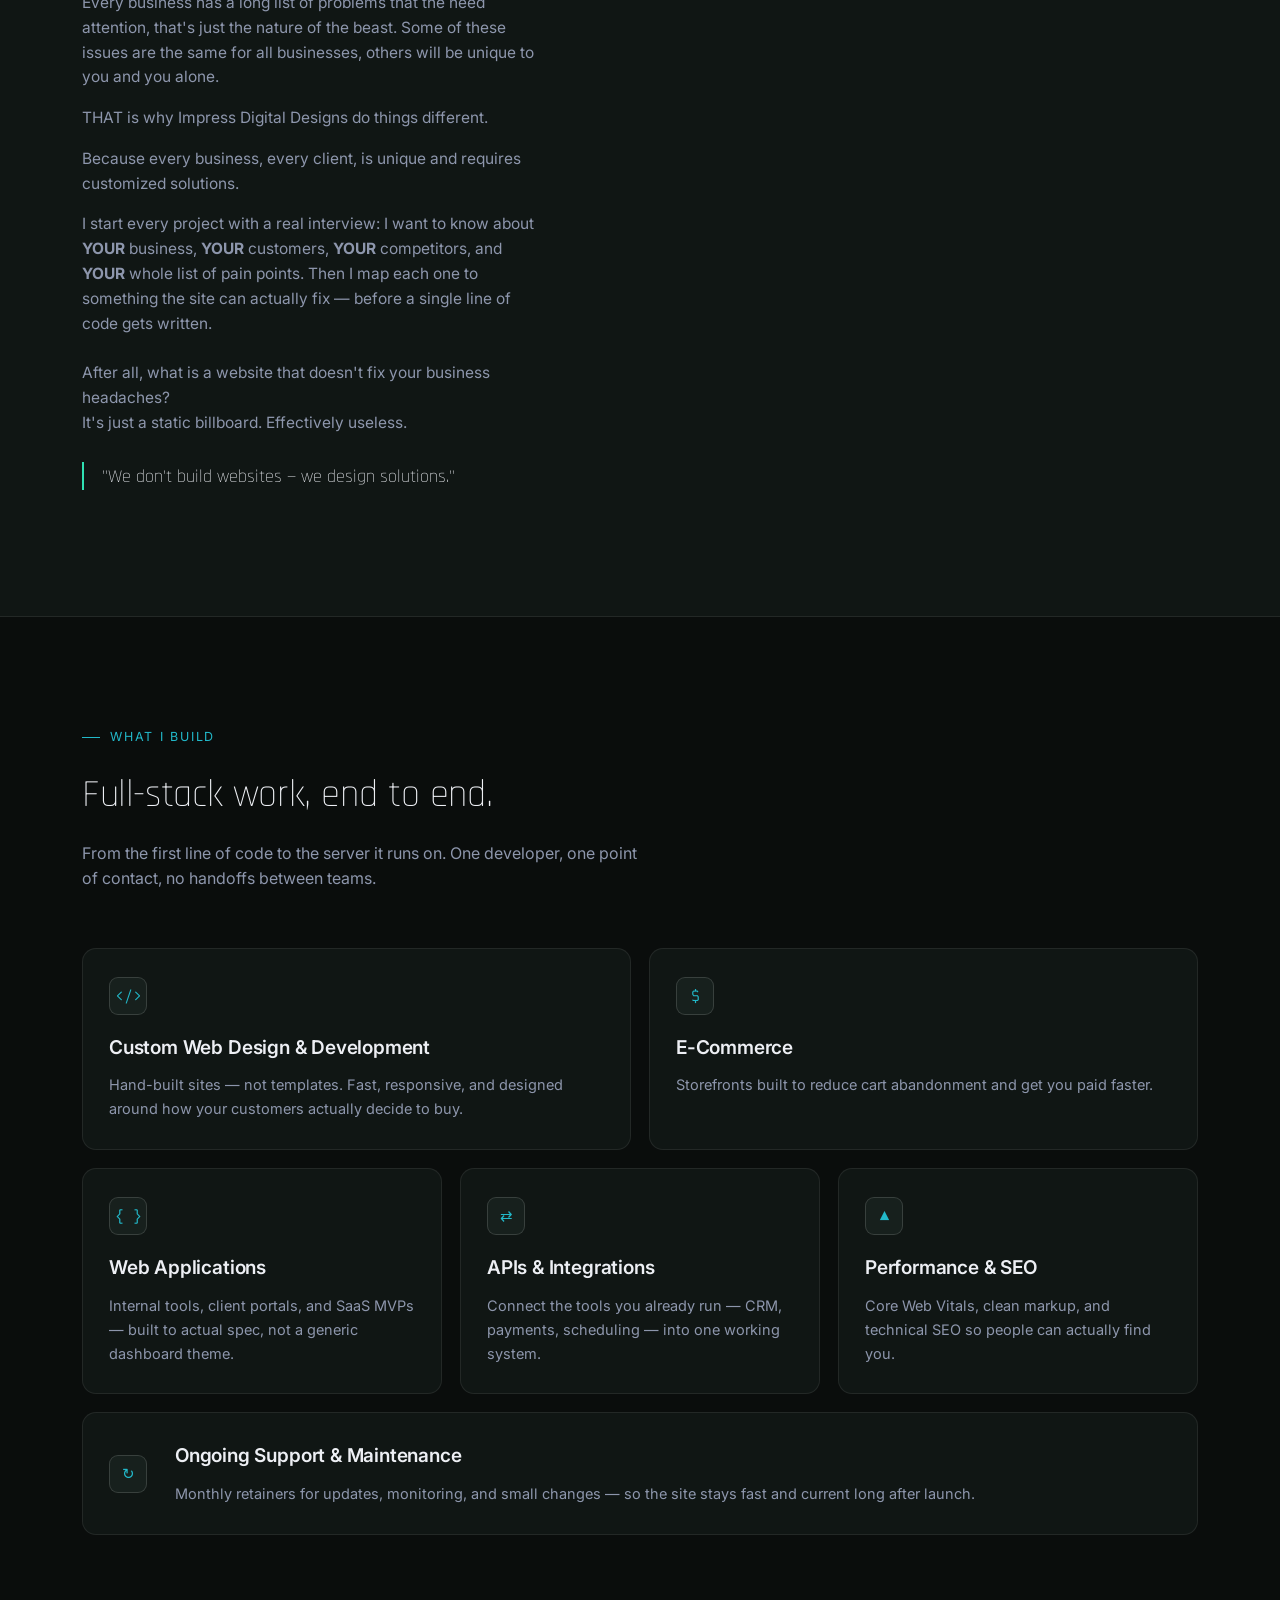
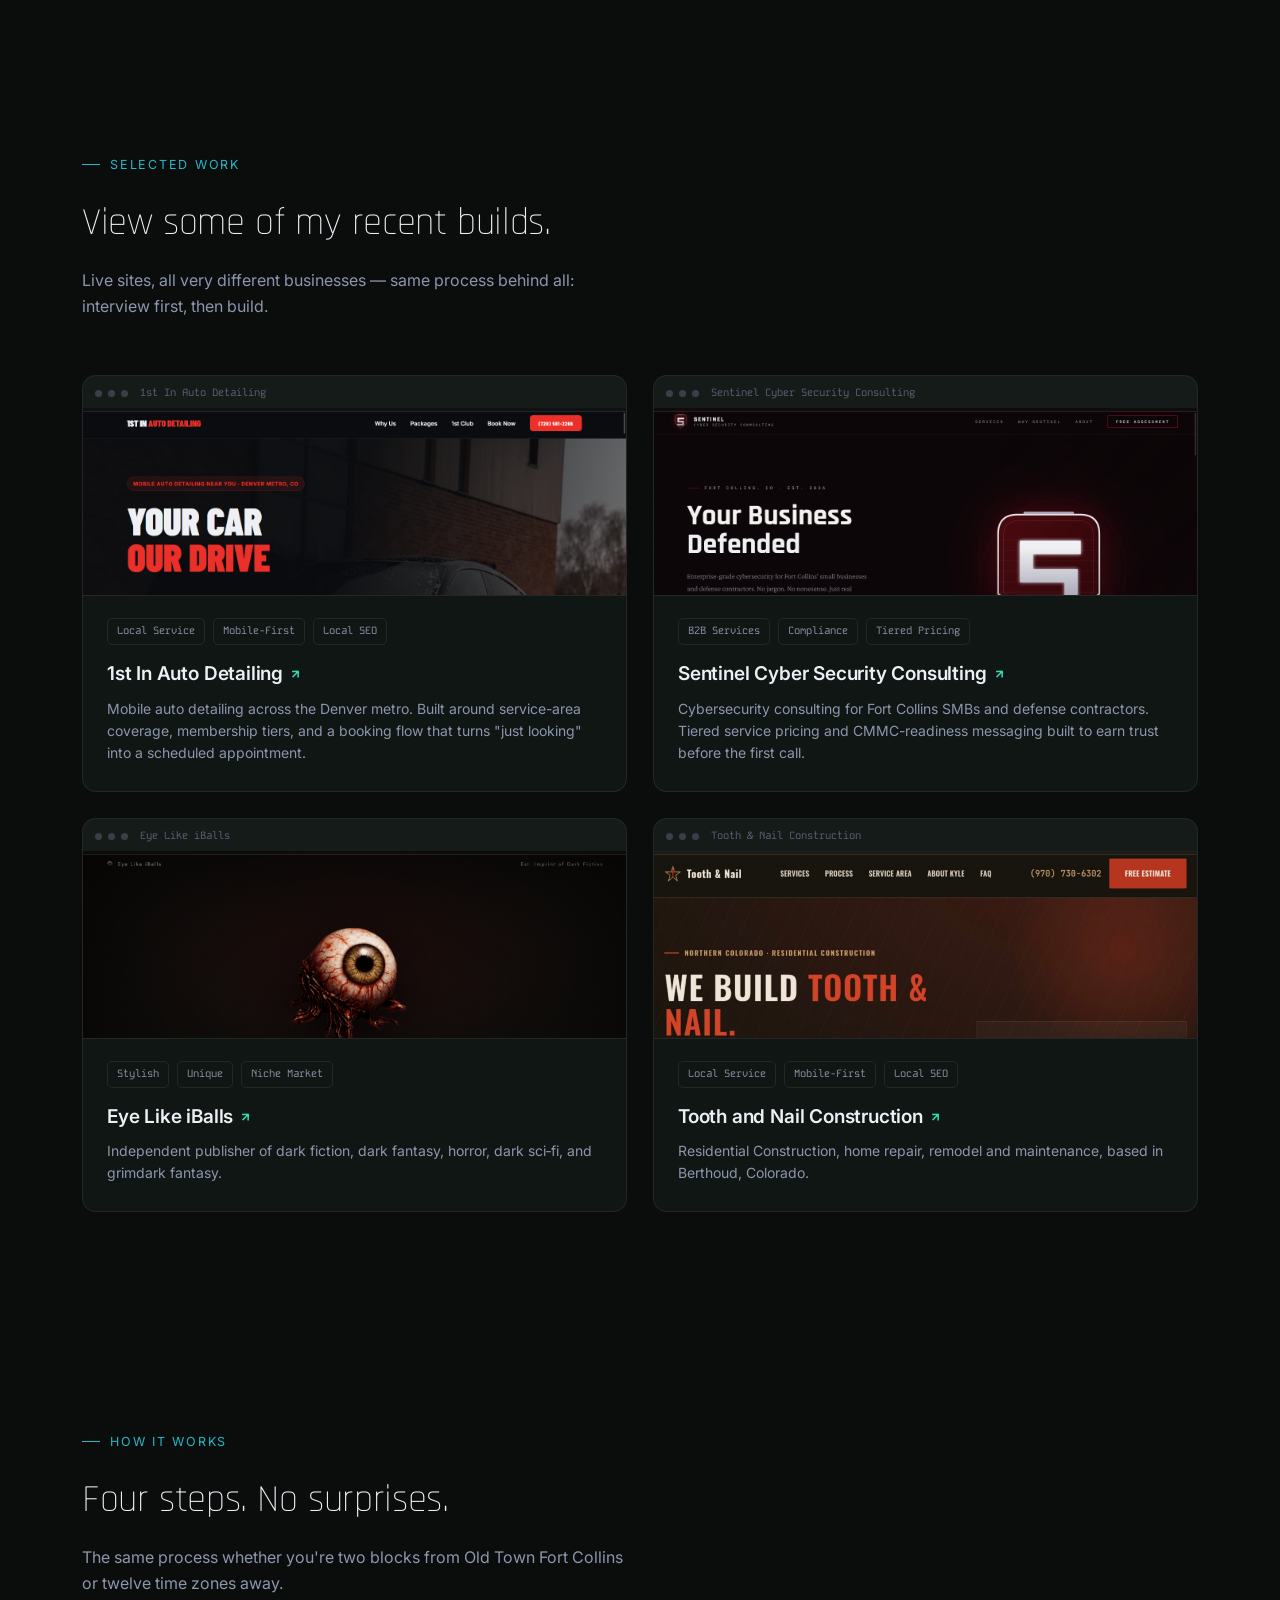
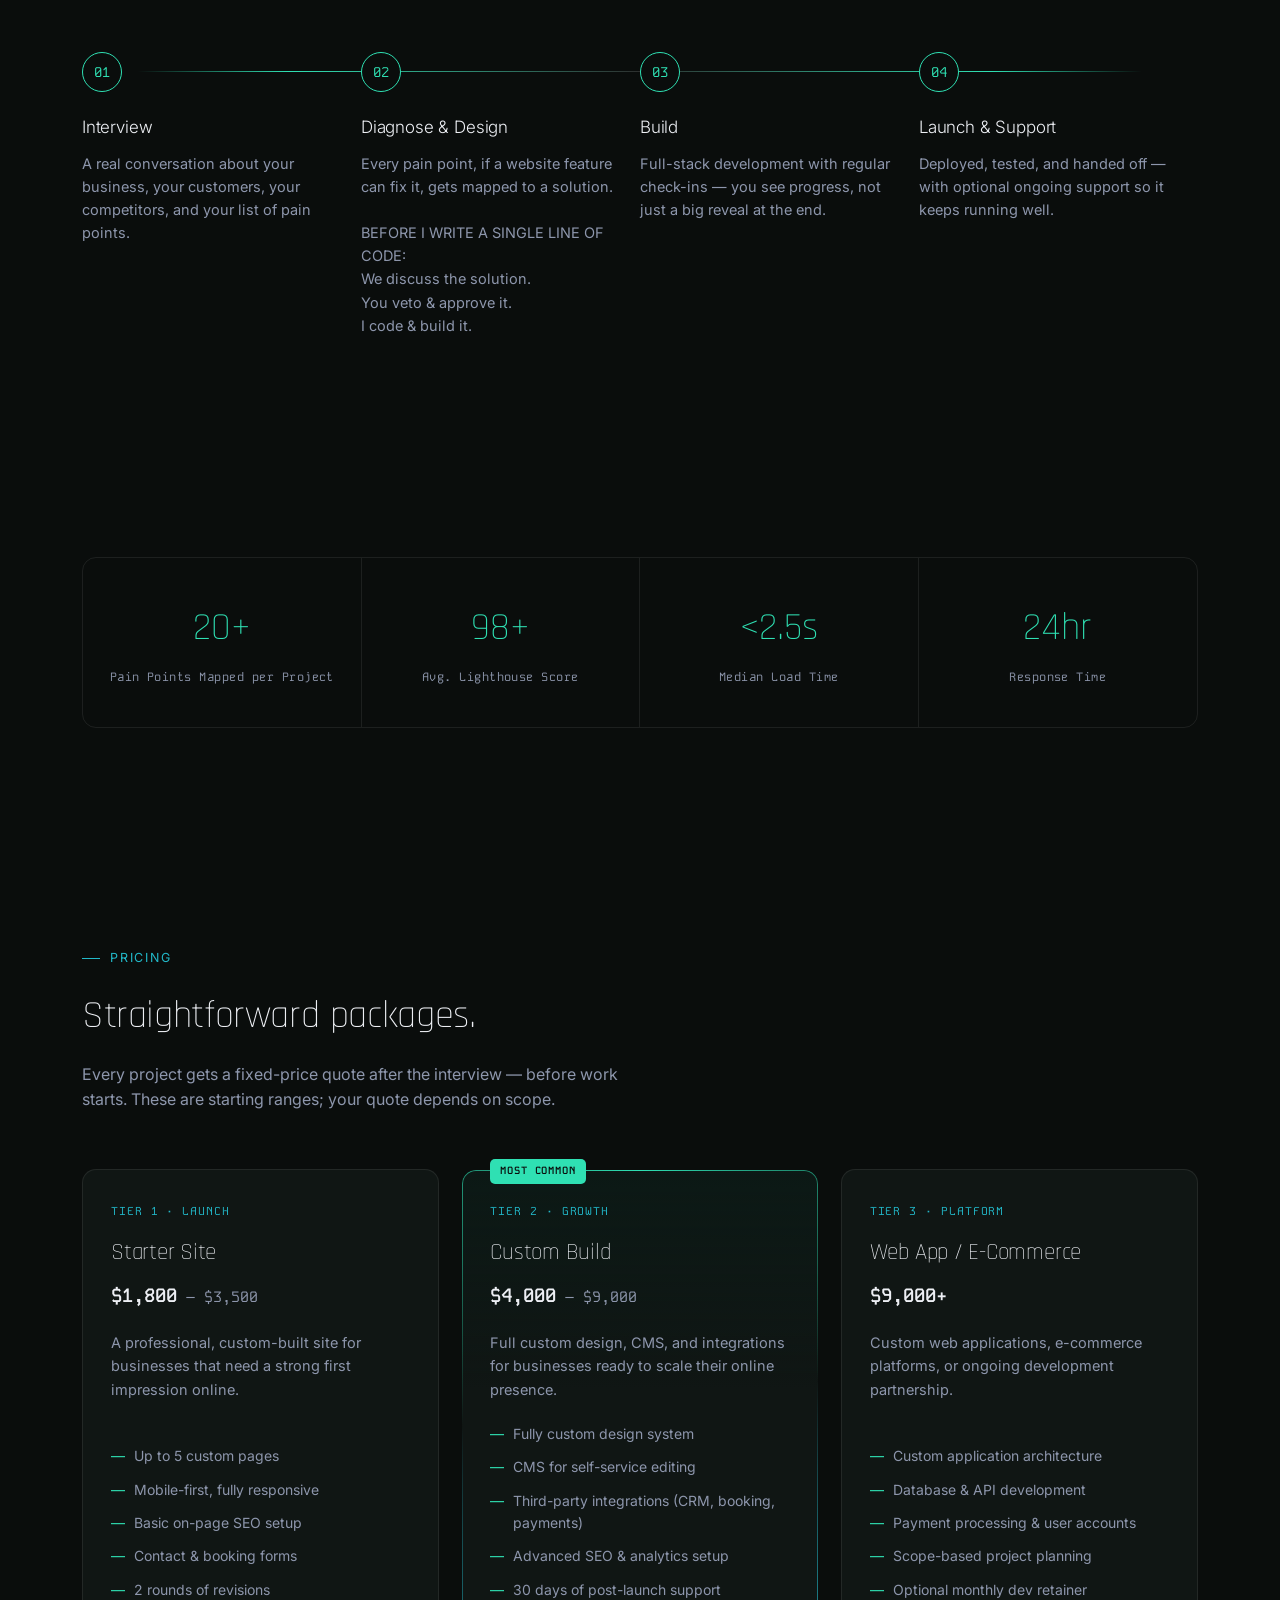
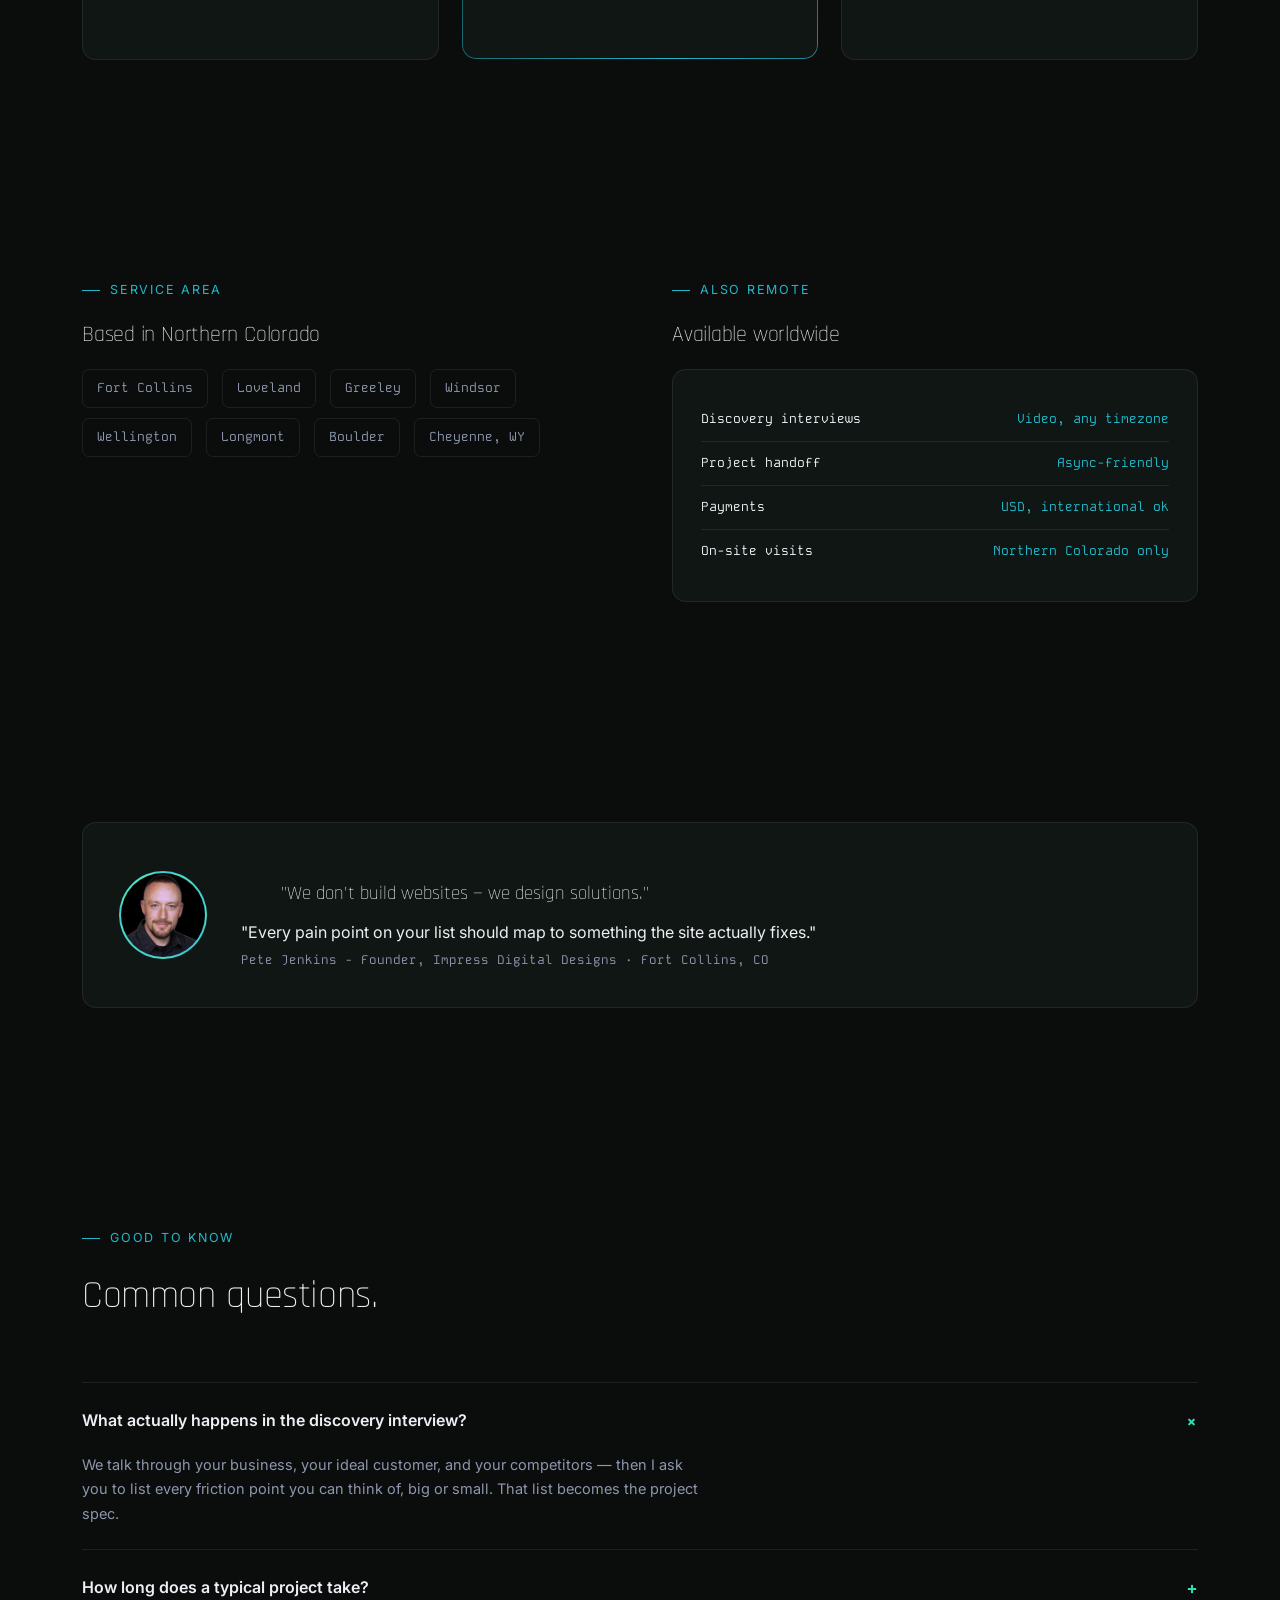
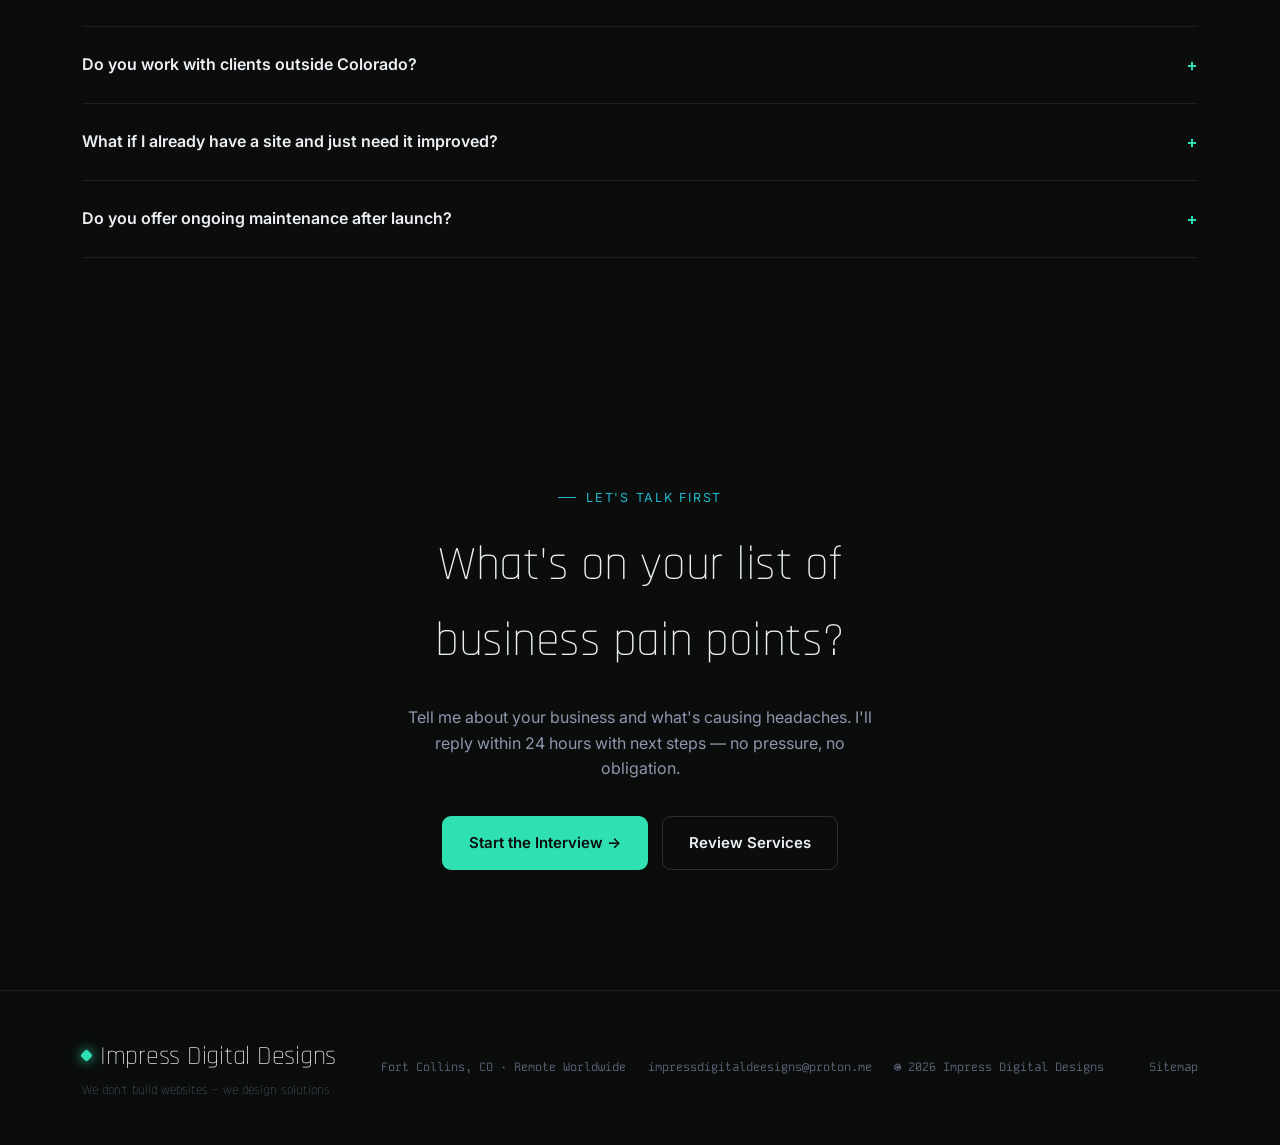
==== commit ef2948f1: "Remove work-grid div from index.html Removed a div element from the work grid section in index.html." ====
--- a/index.html
+++ b/index.html
@@ -512,7 +512,6 @@
                                 </p>
                             </div>
                         </a>
-                        <div class="work-grid">
                         <a
                             class="work-card detail reveal"
                             href="https://topthandnailconstruction
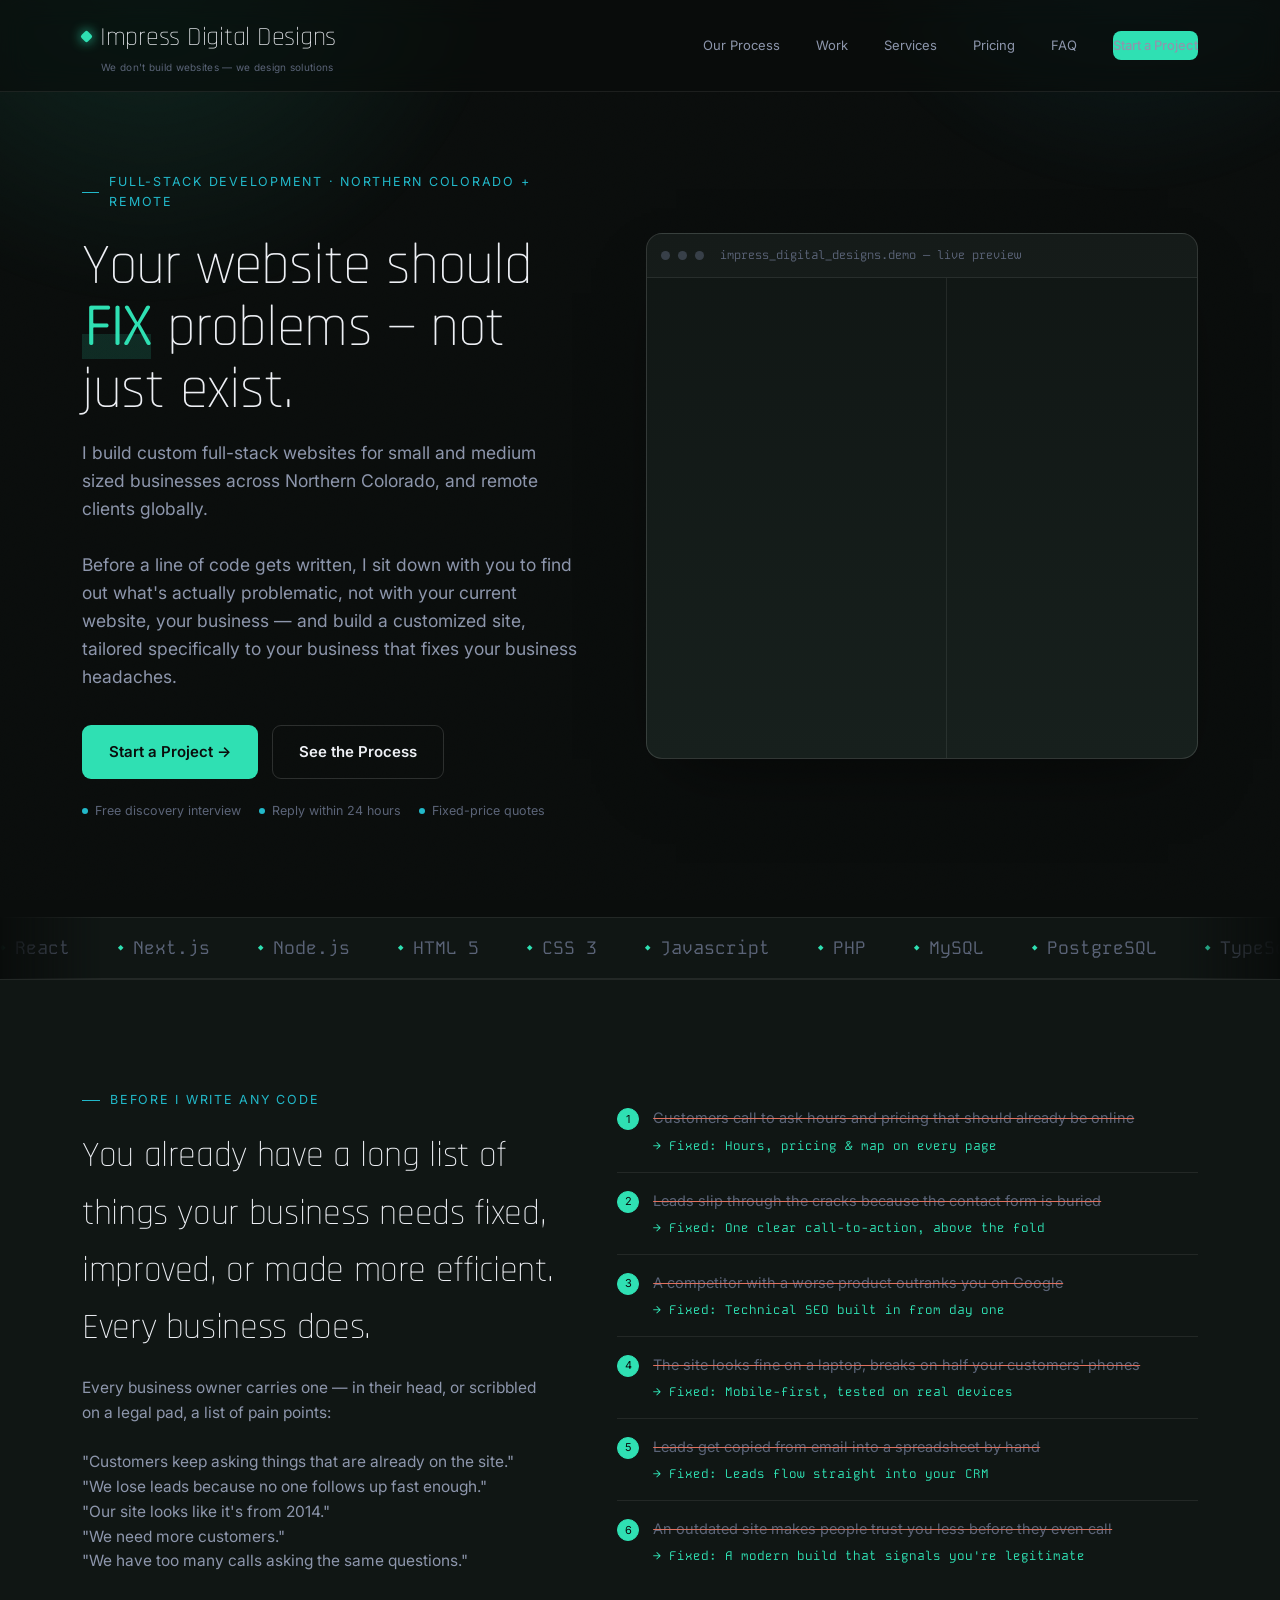
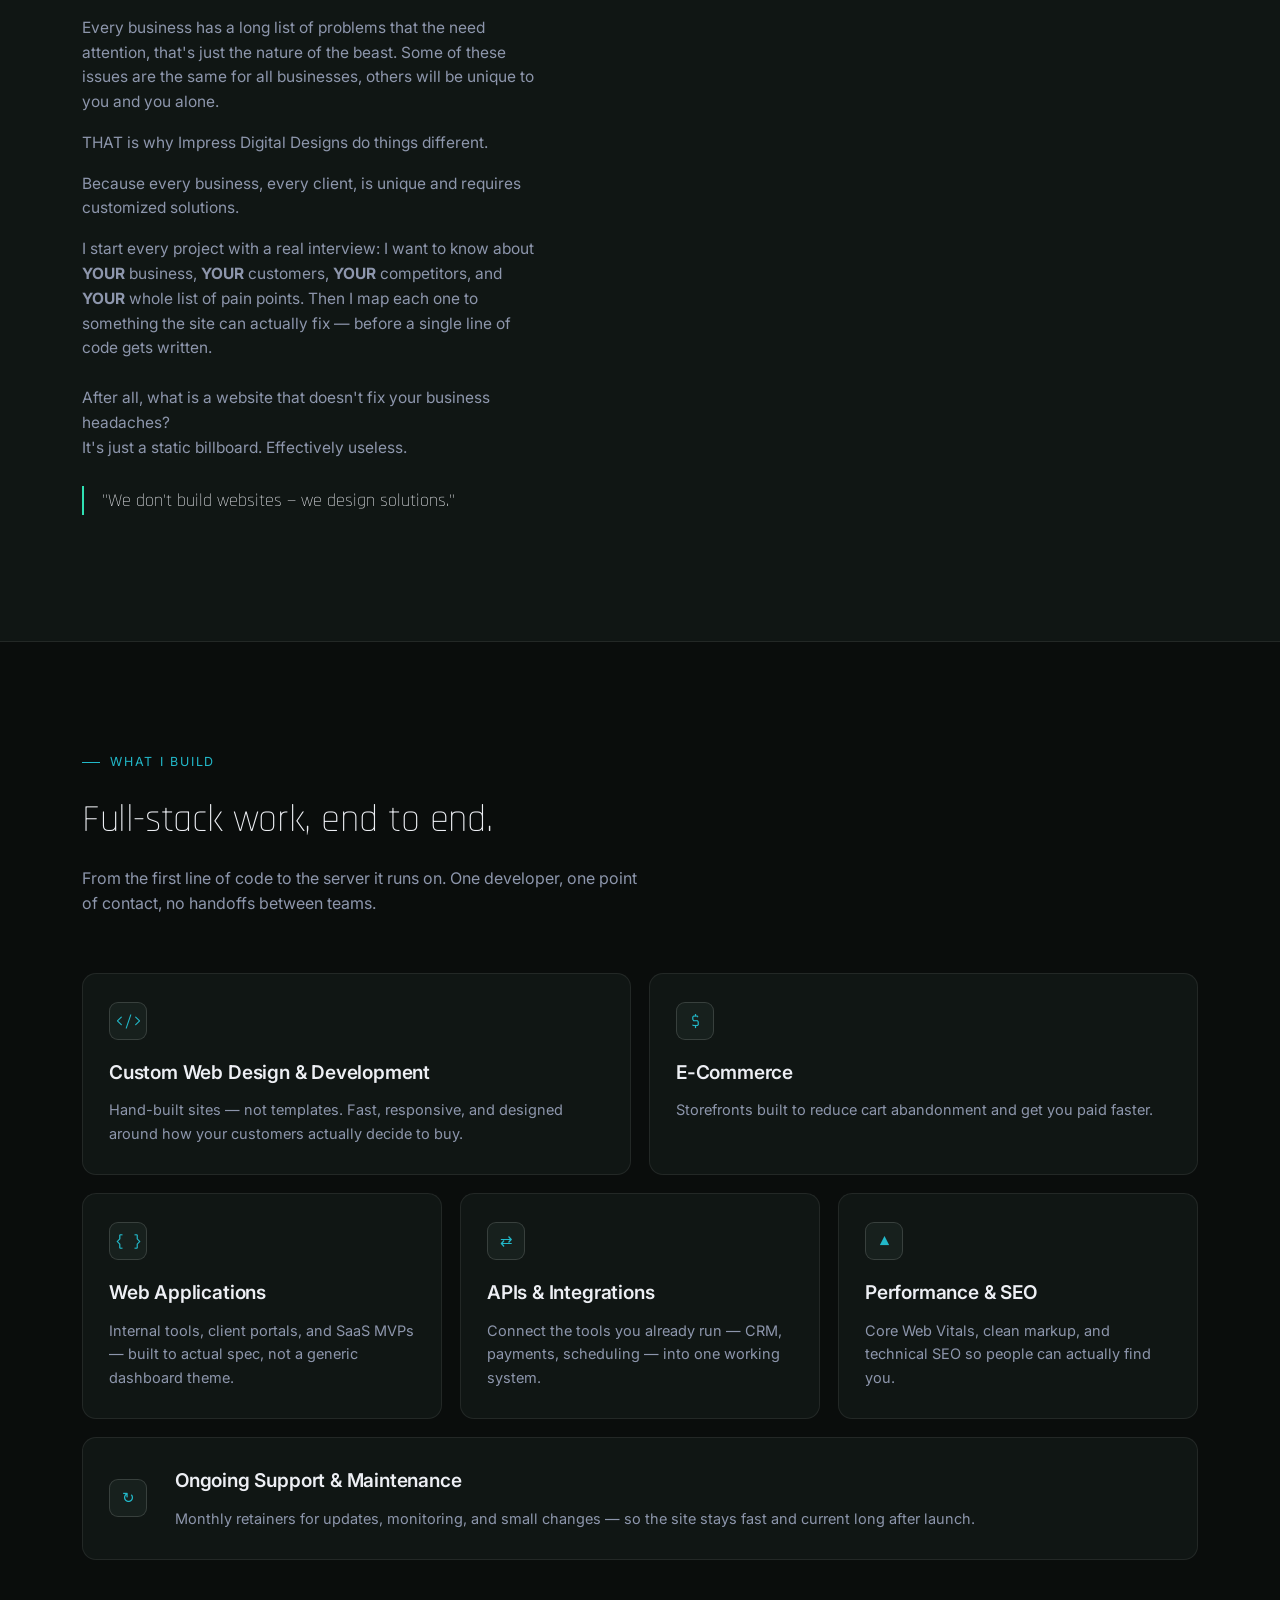
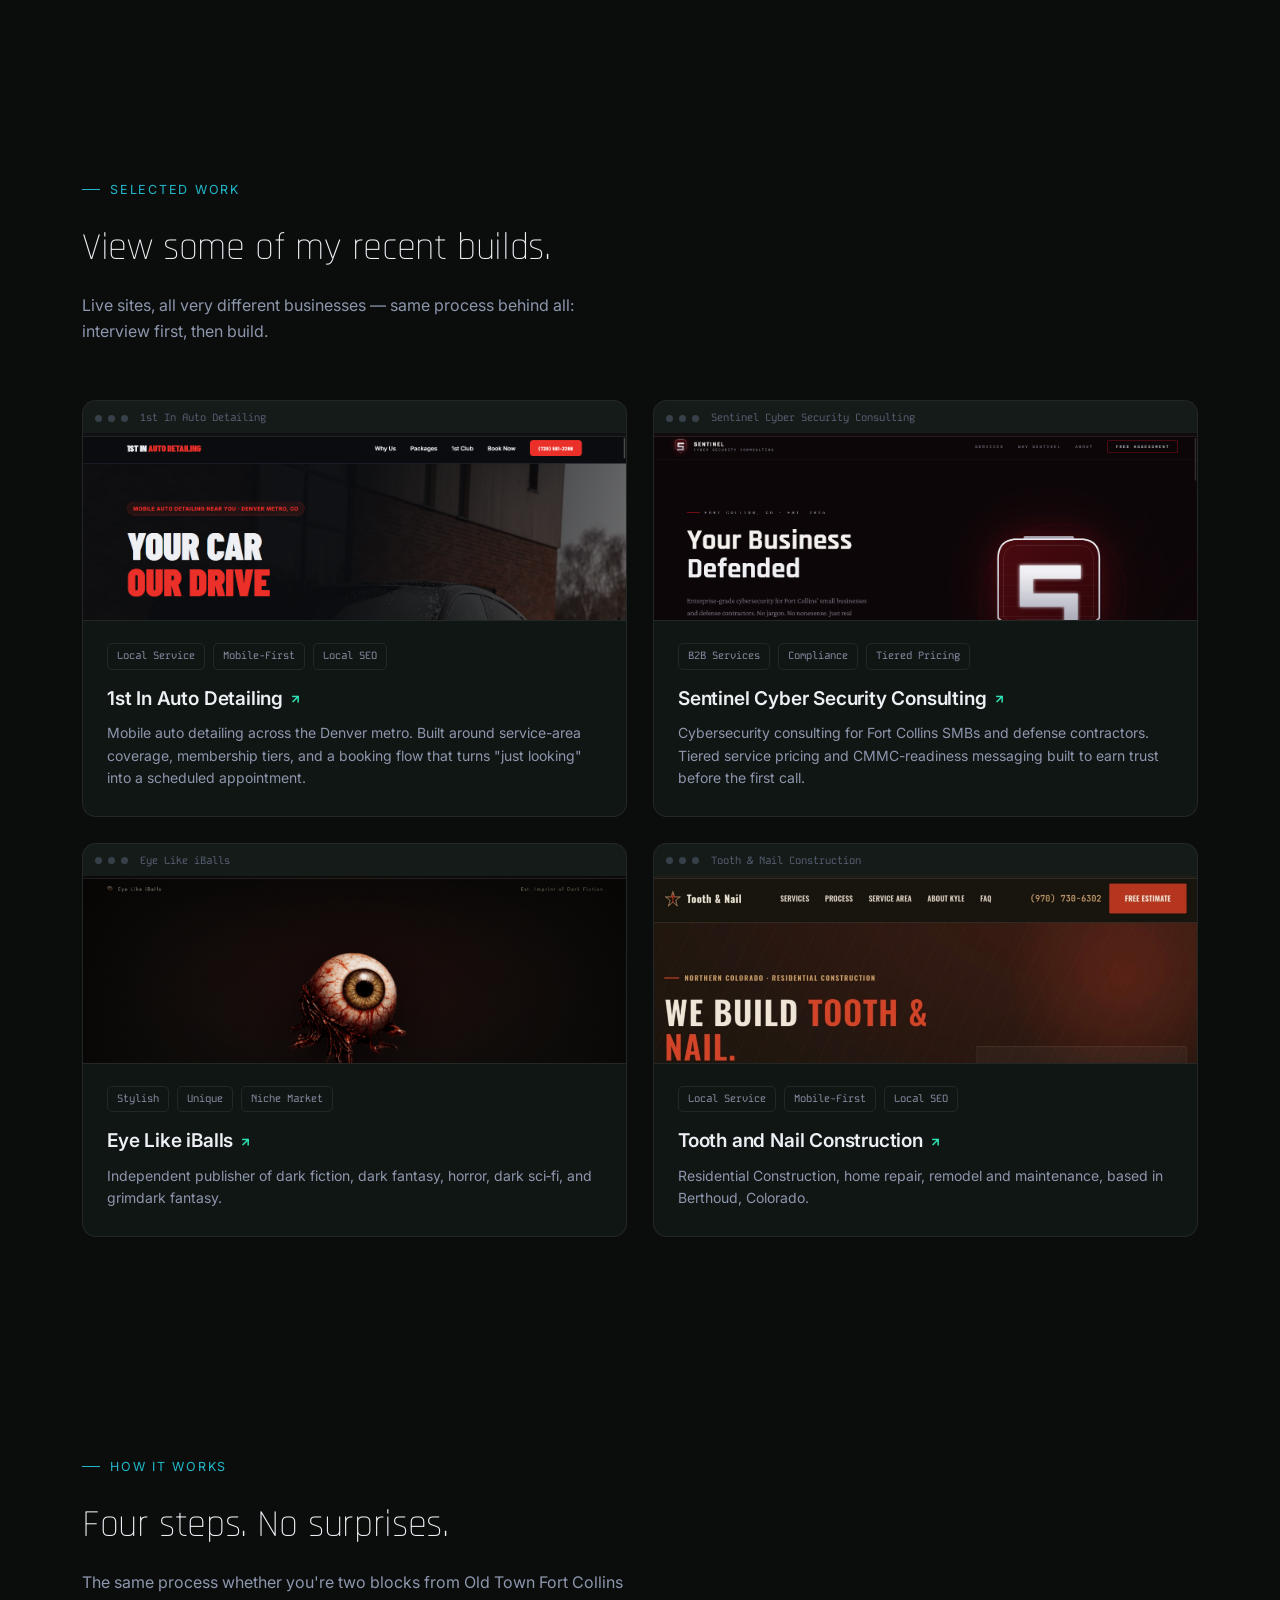
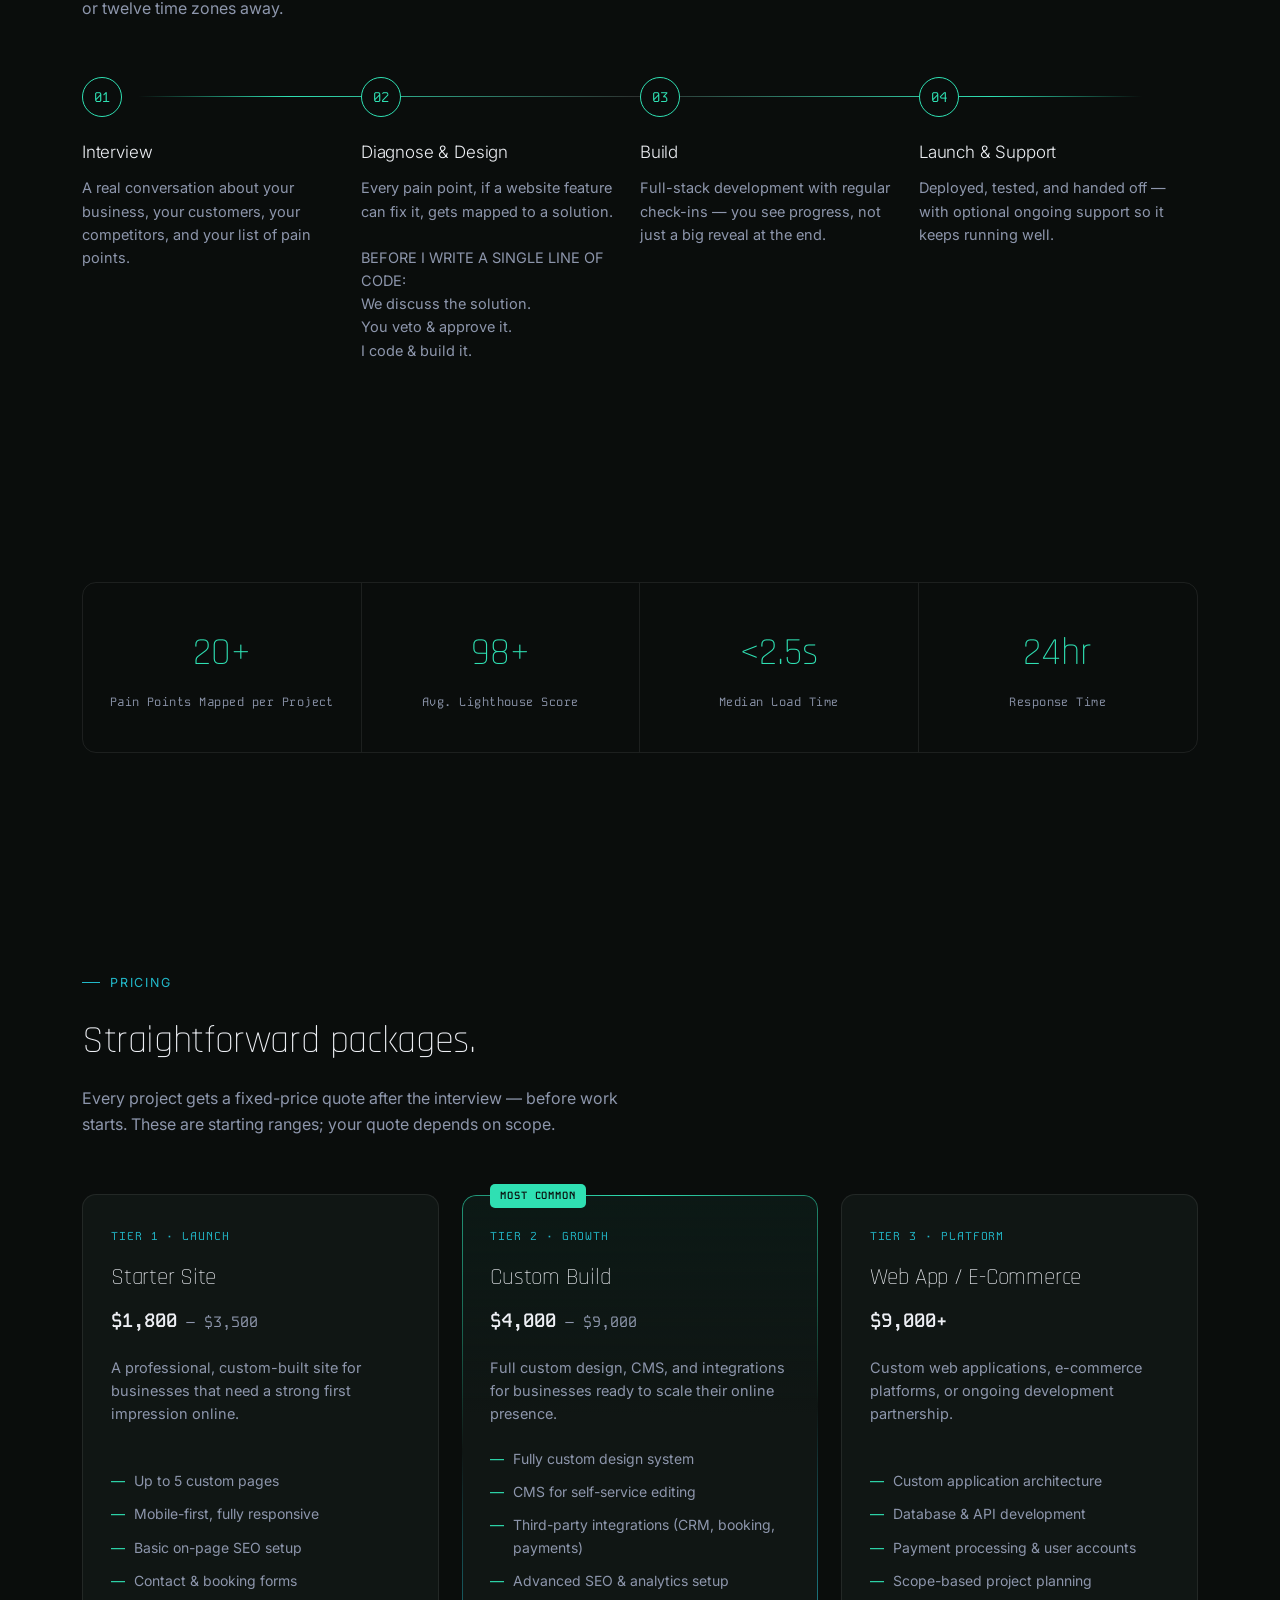
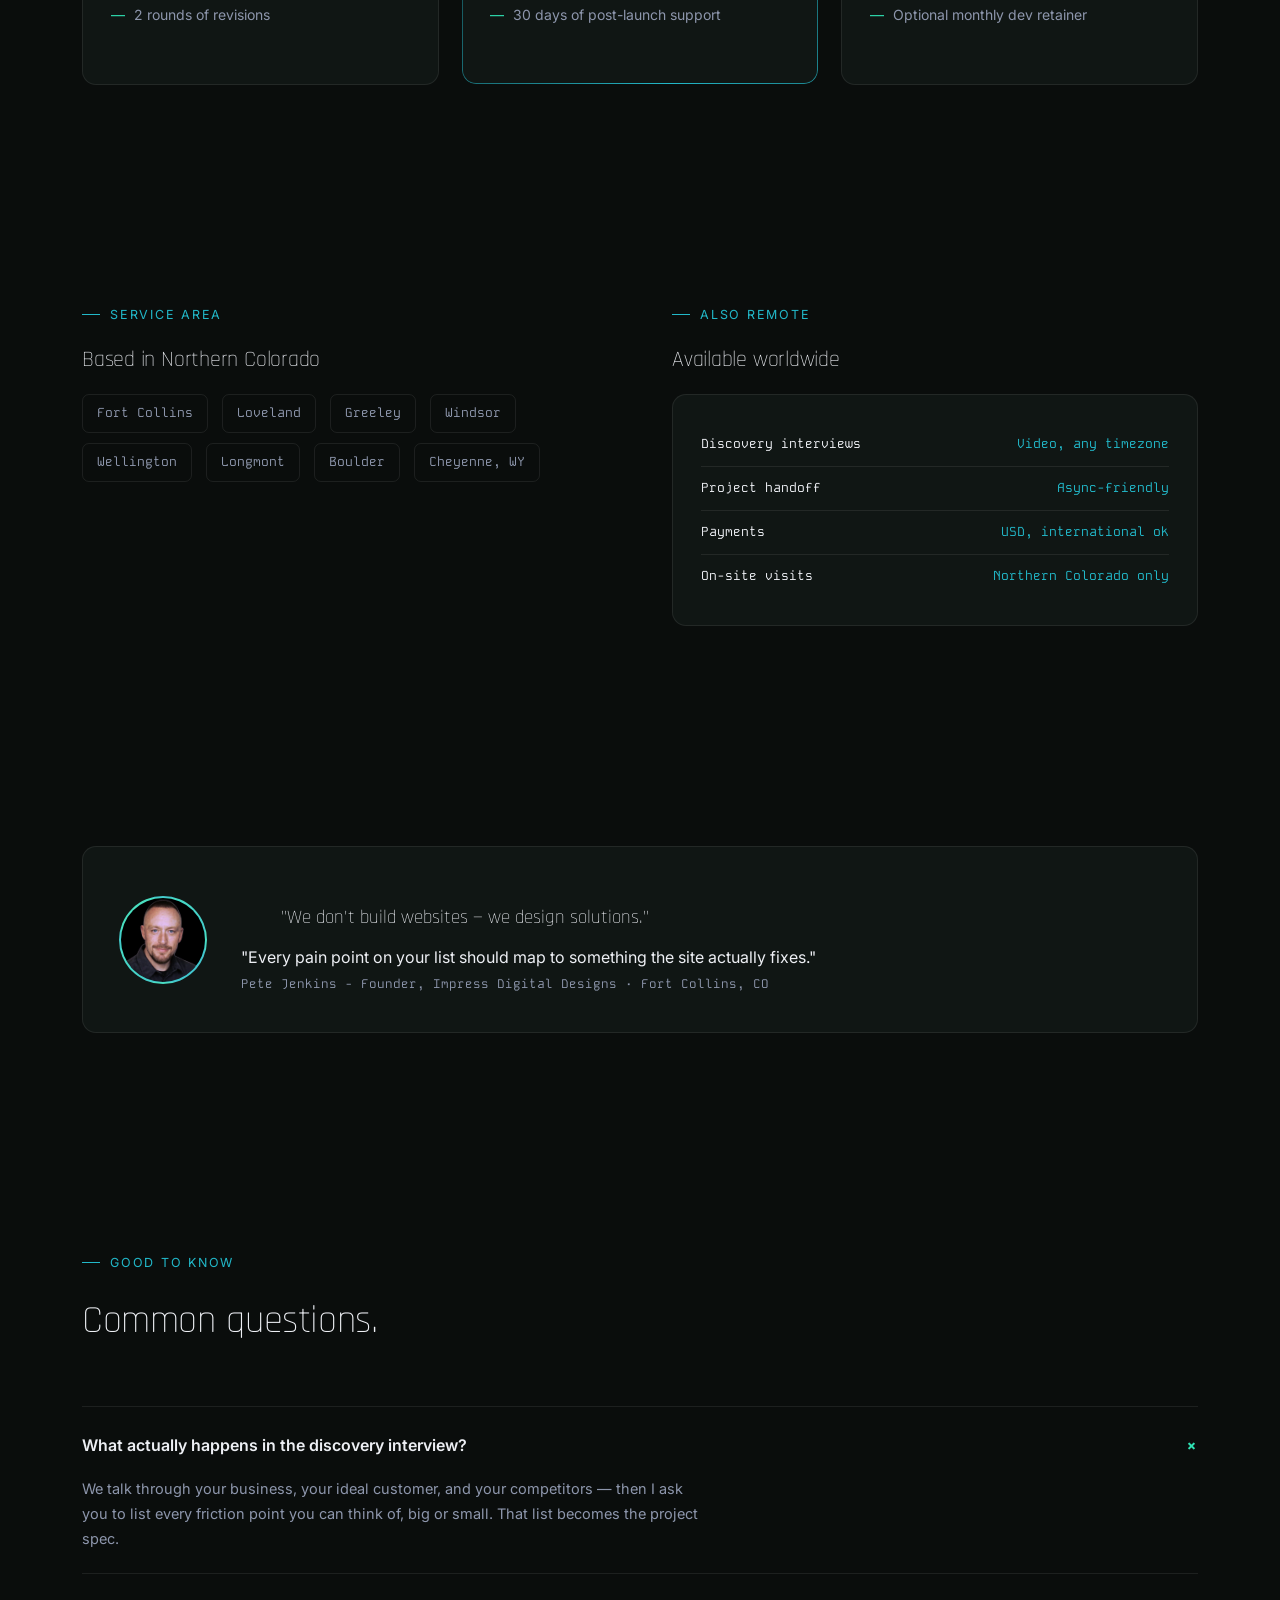
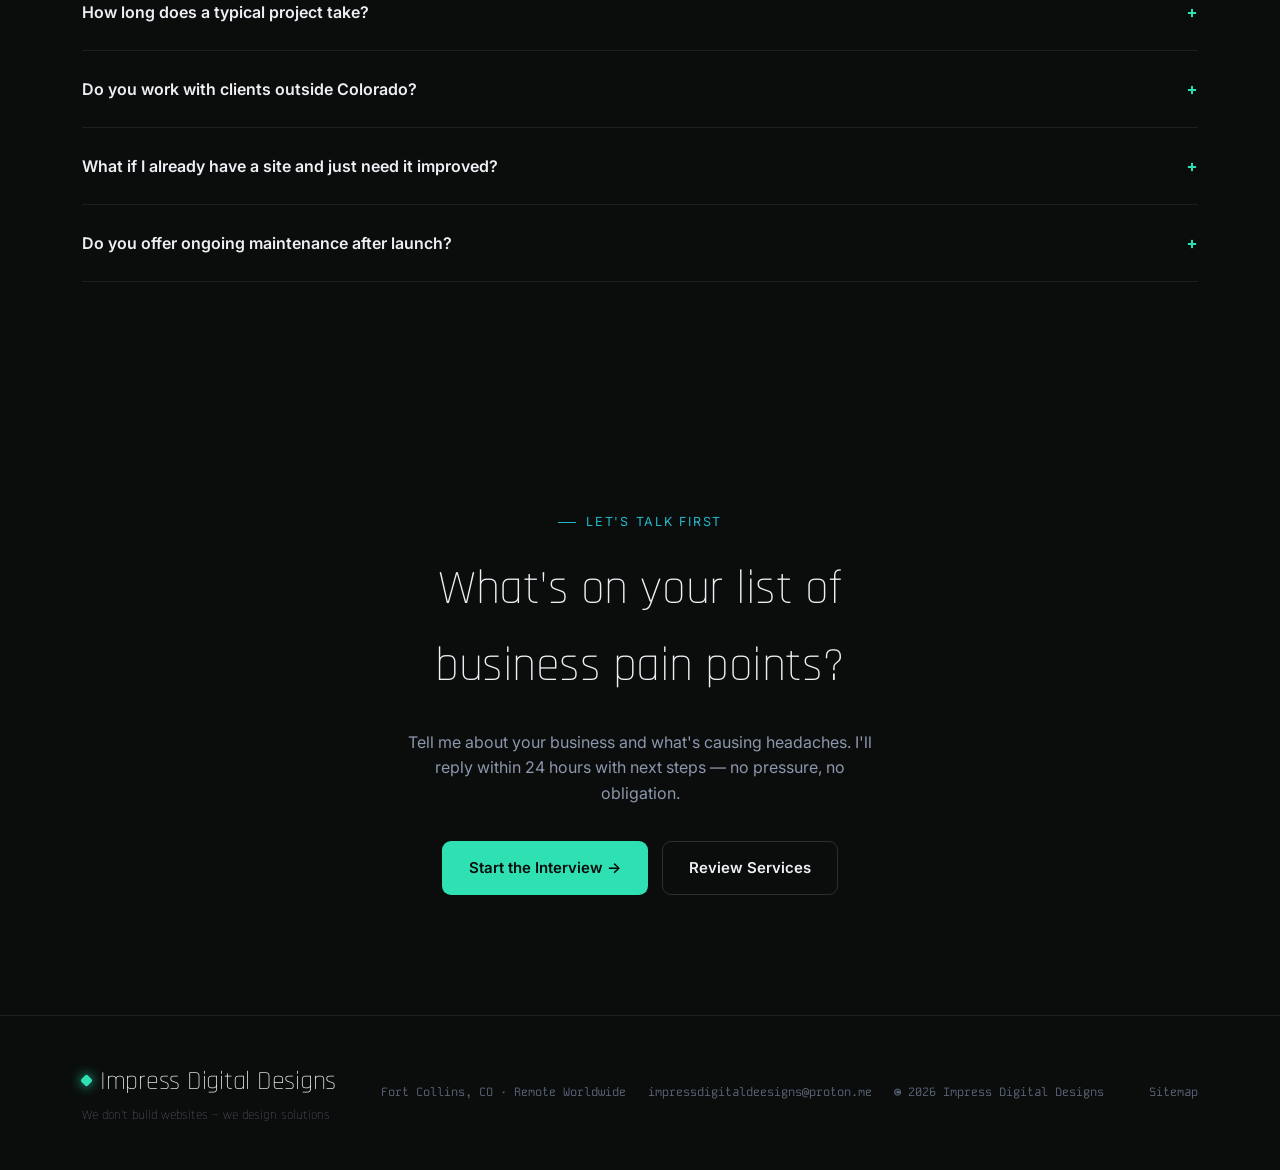
==== commit 2e62b5a7: "Update pain points description in index.html" ====
--- a/index.html
+++ b/index.html
@@ -204,7 +204,7 @@
                         </h2>
                         <p>
                             Every business owner carries one — in their head, or
-                            scribbled on a legal pad, a list of pain points.
+                            scribbled on a legal pad, a list of pain points:<br>
                             <br>"Customers keep asking things that are already on the site."
                             <br>"We lose leads because no one follows up fast enough."
                             <br>"Our site looks like it's from 2014."
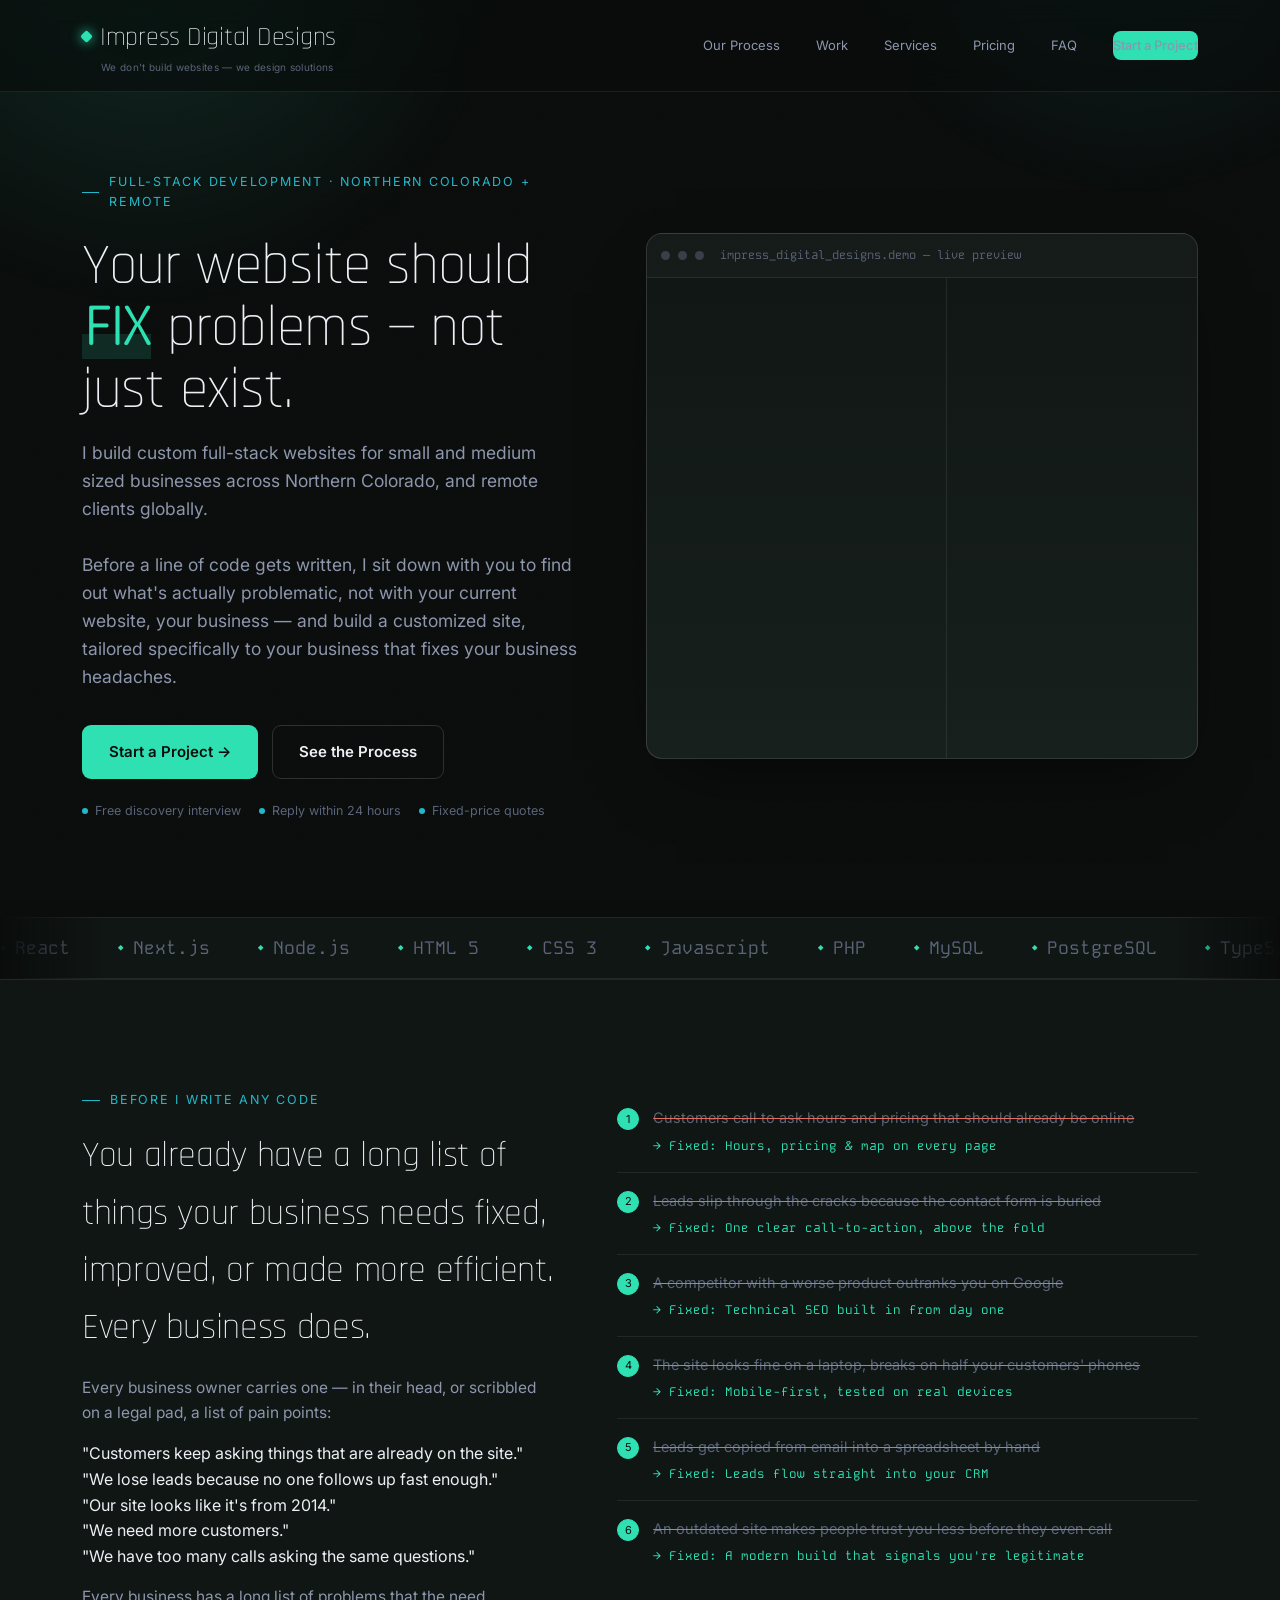
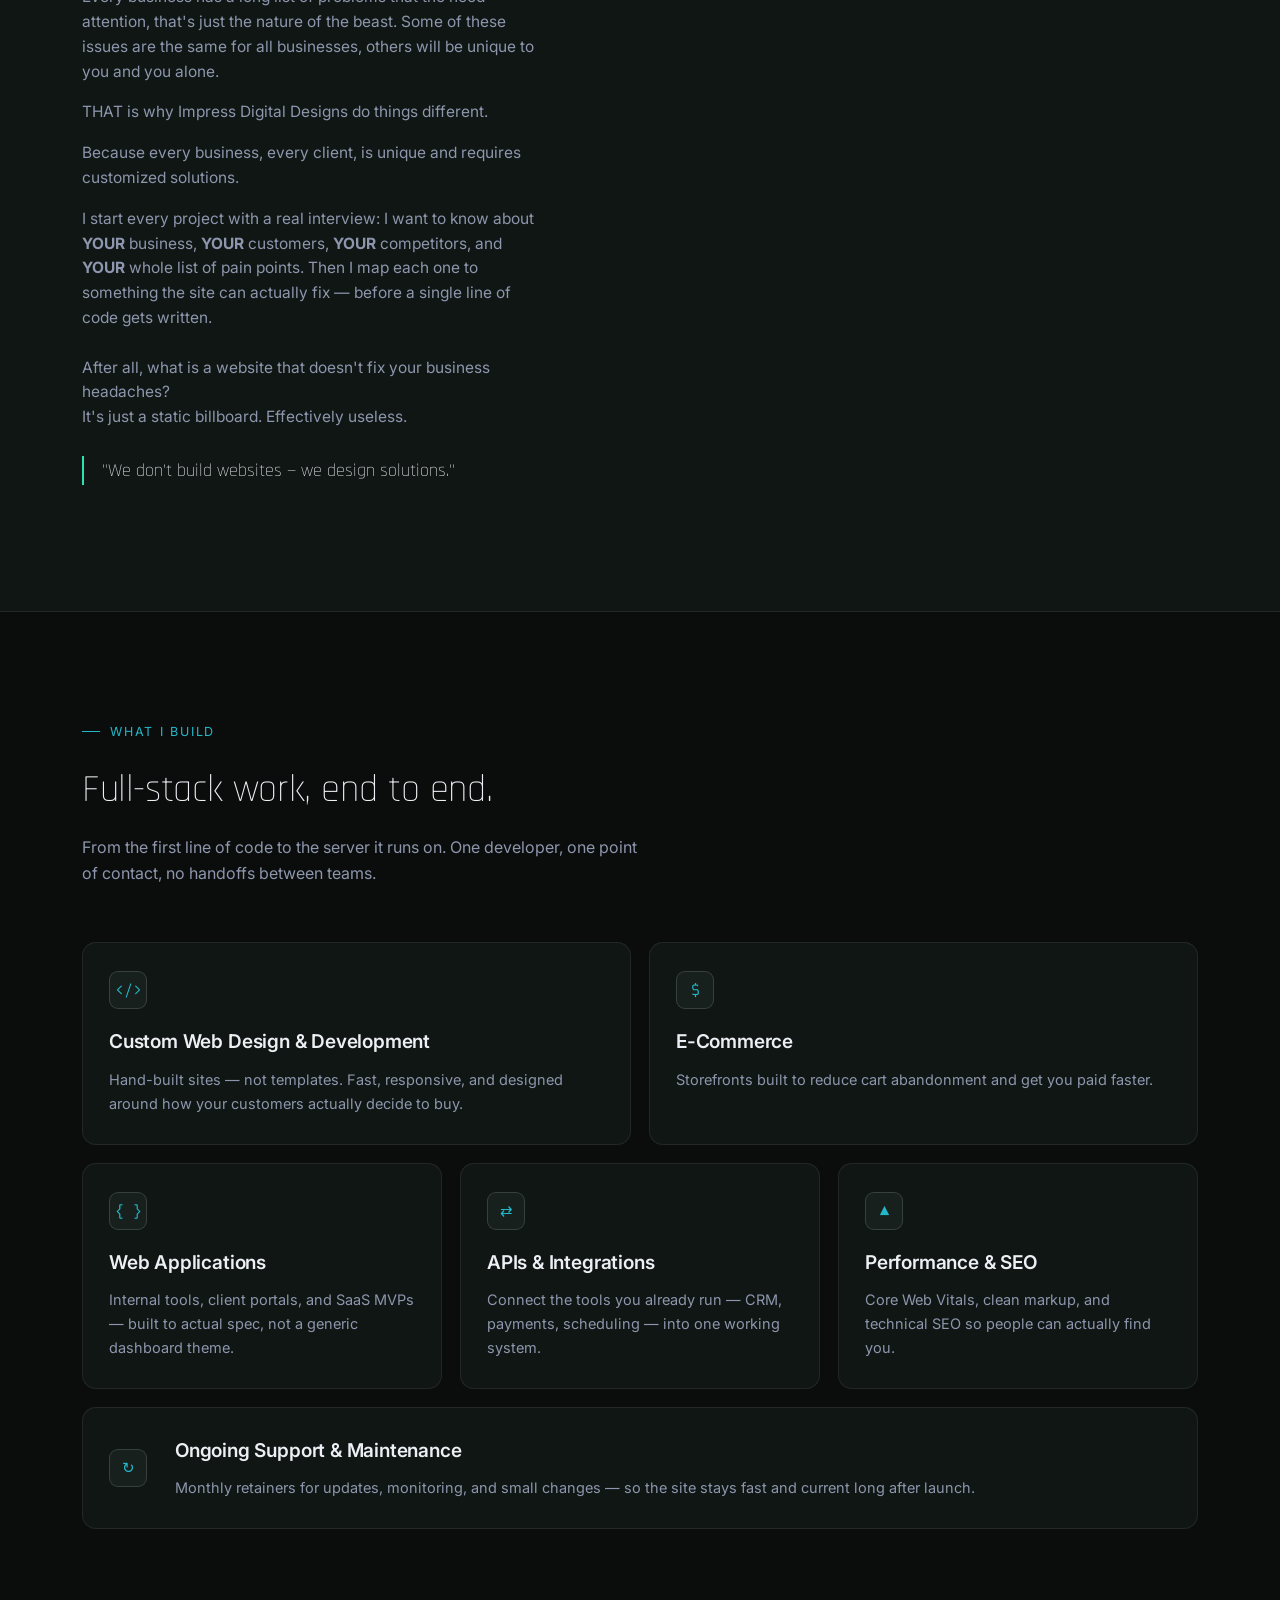
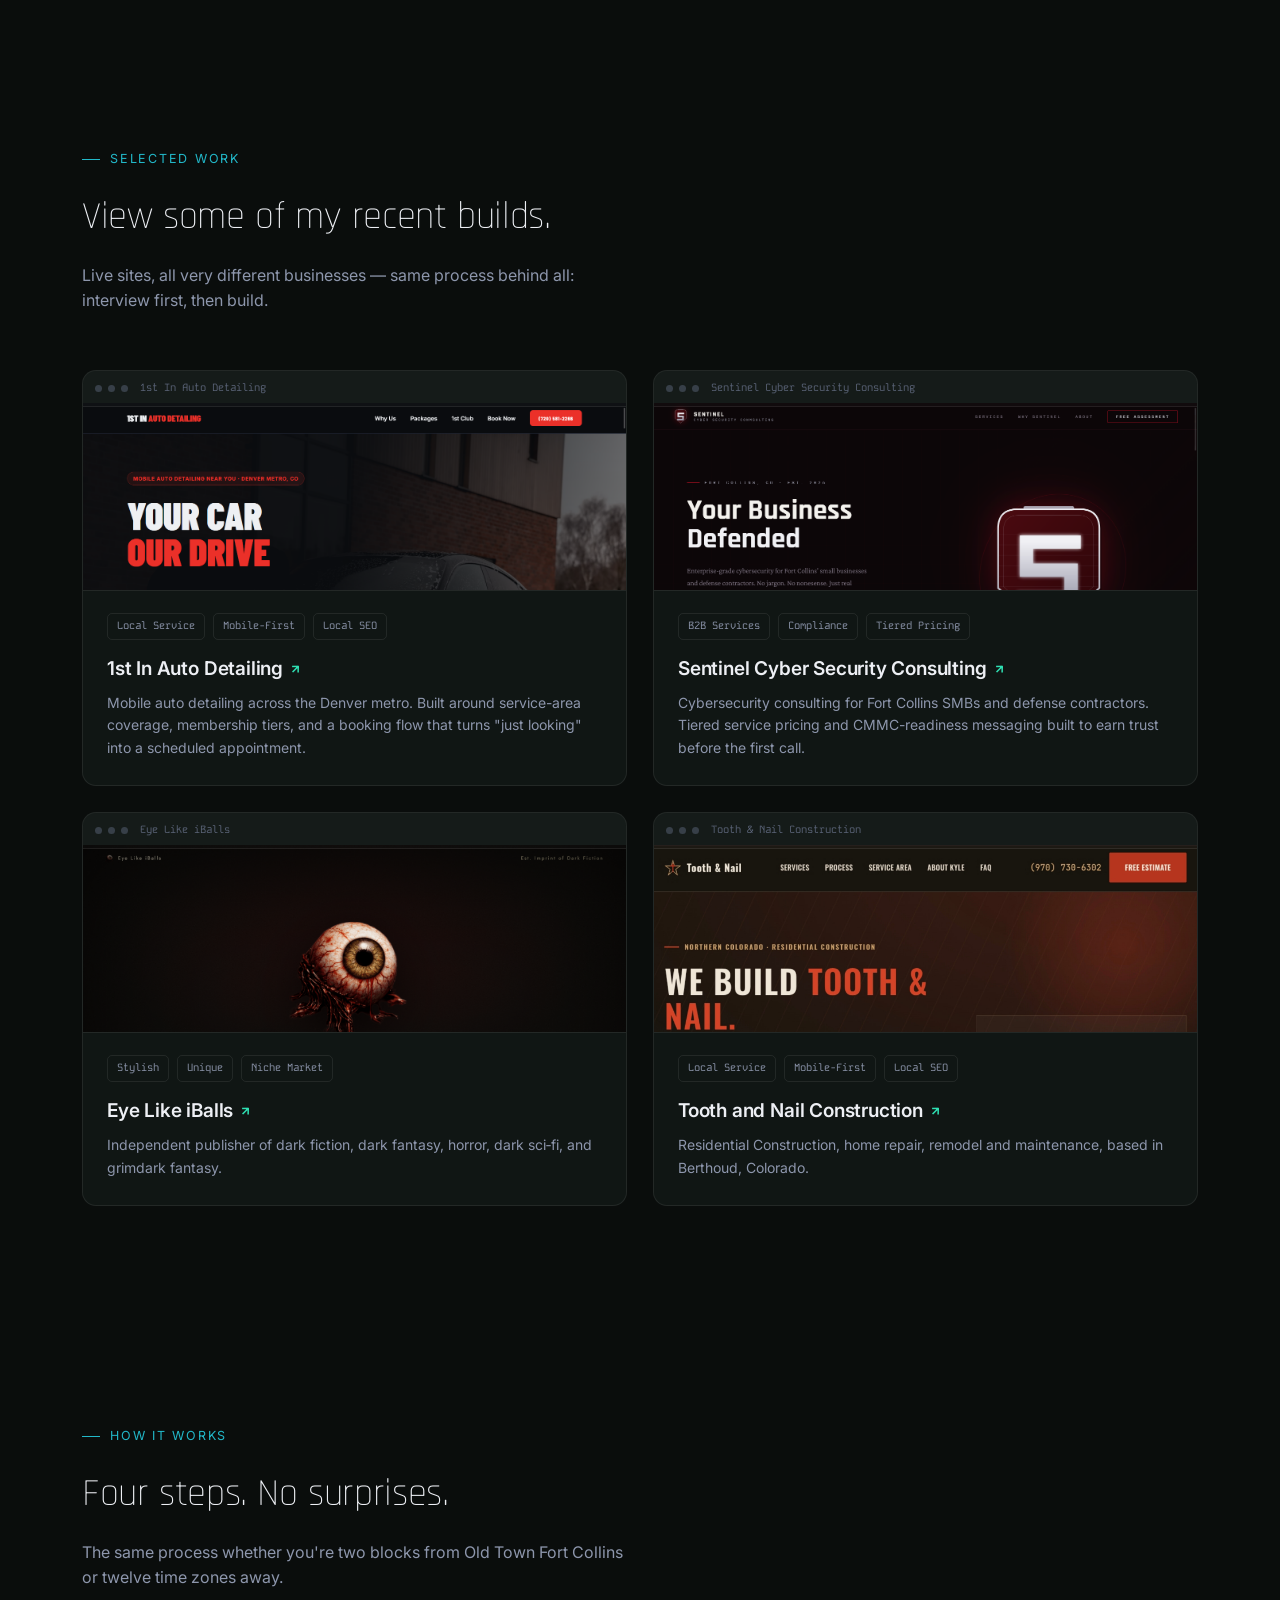
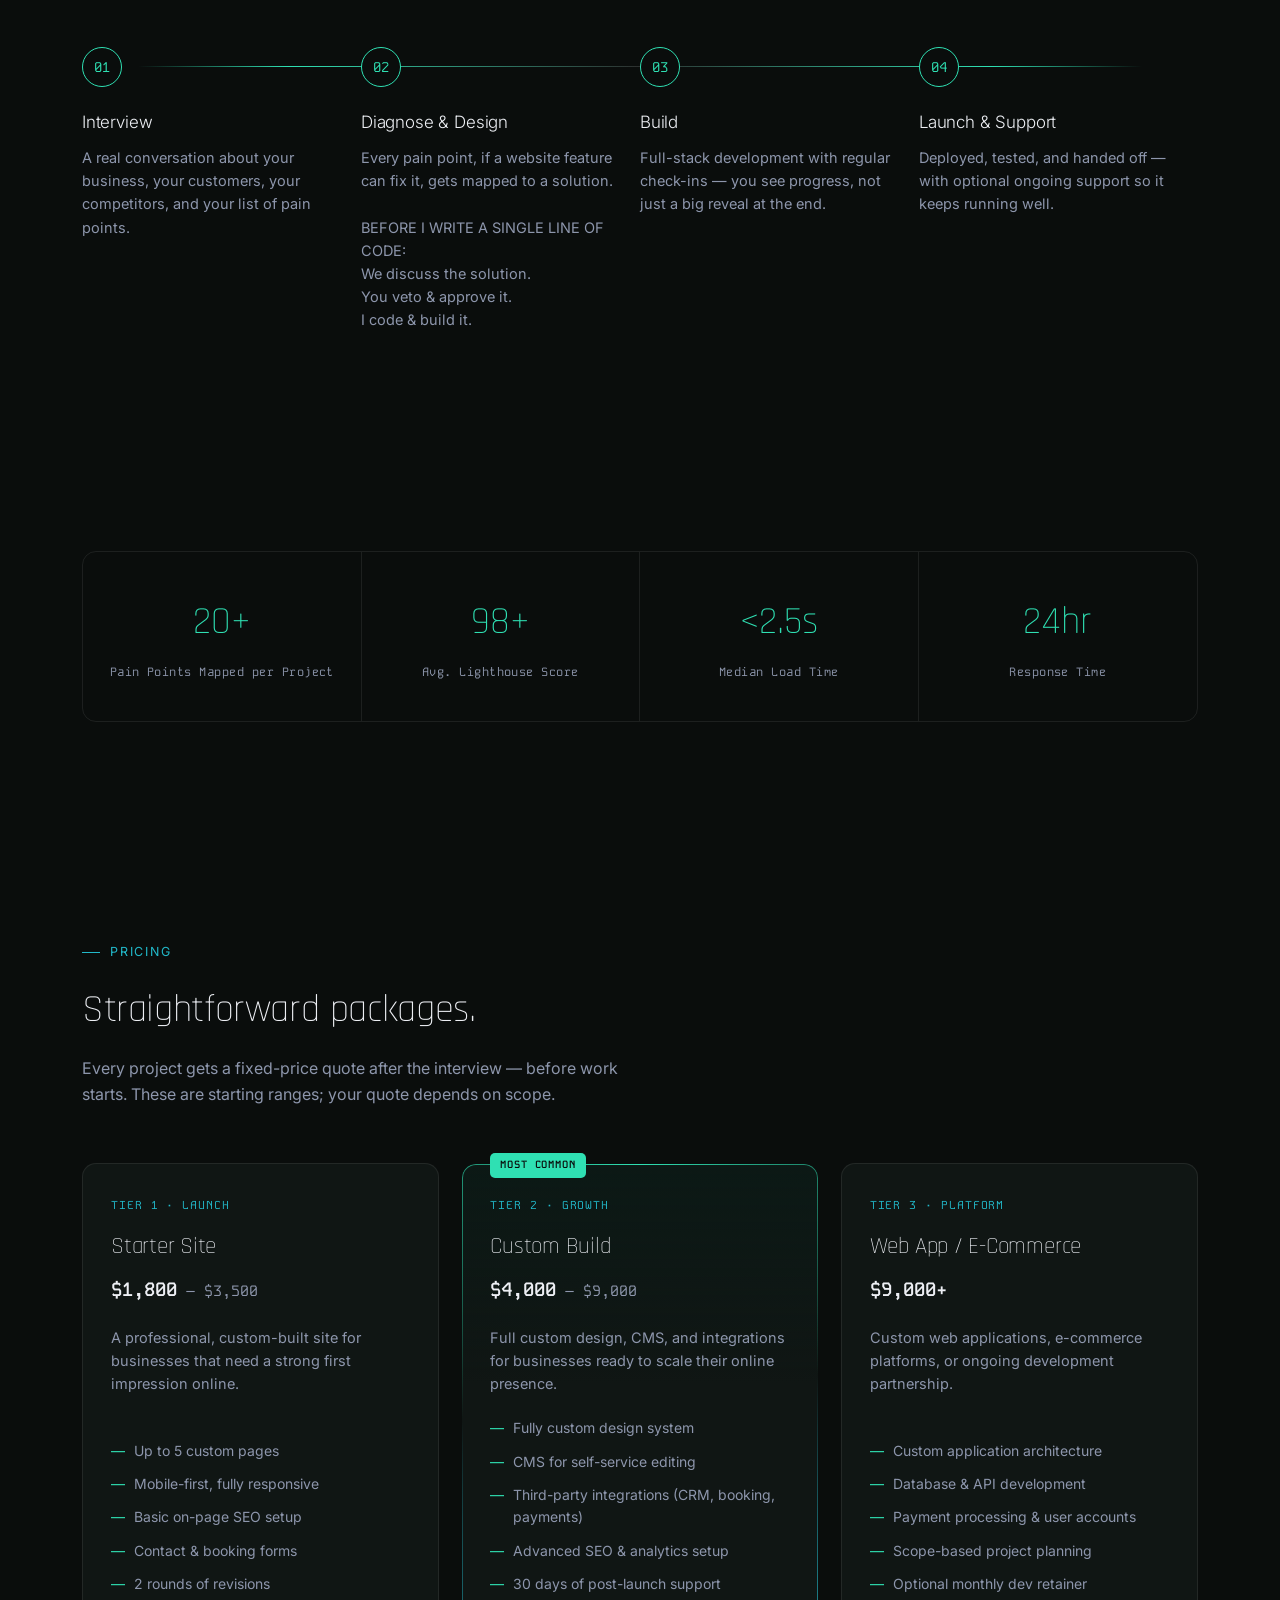
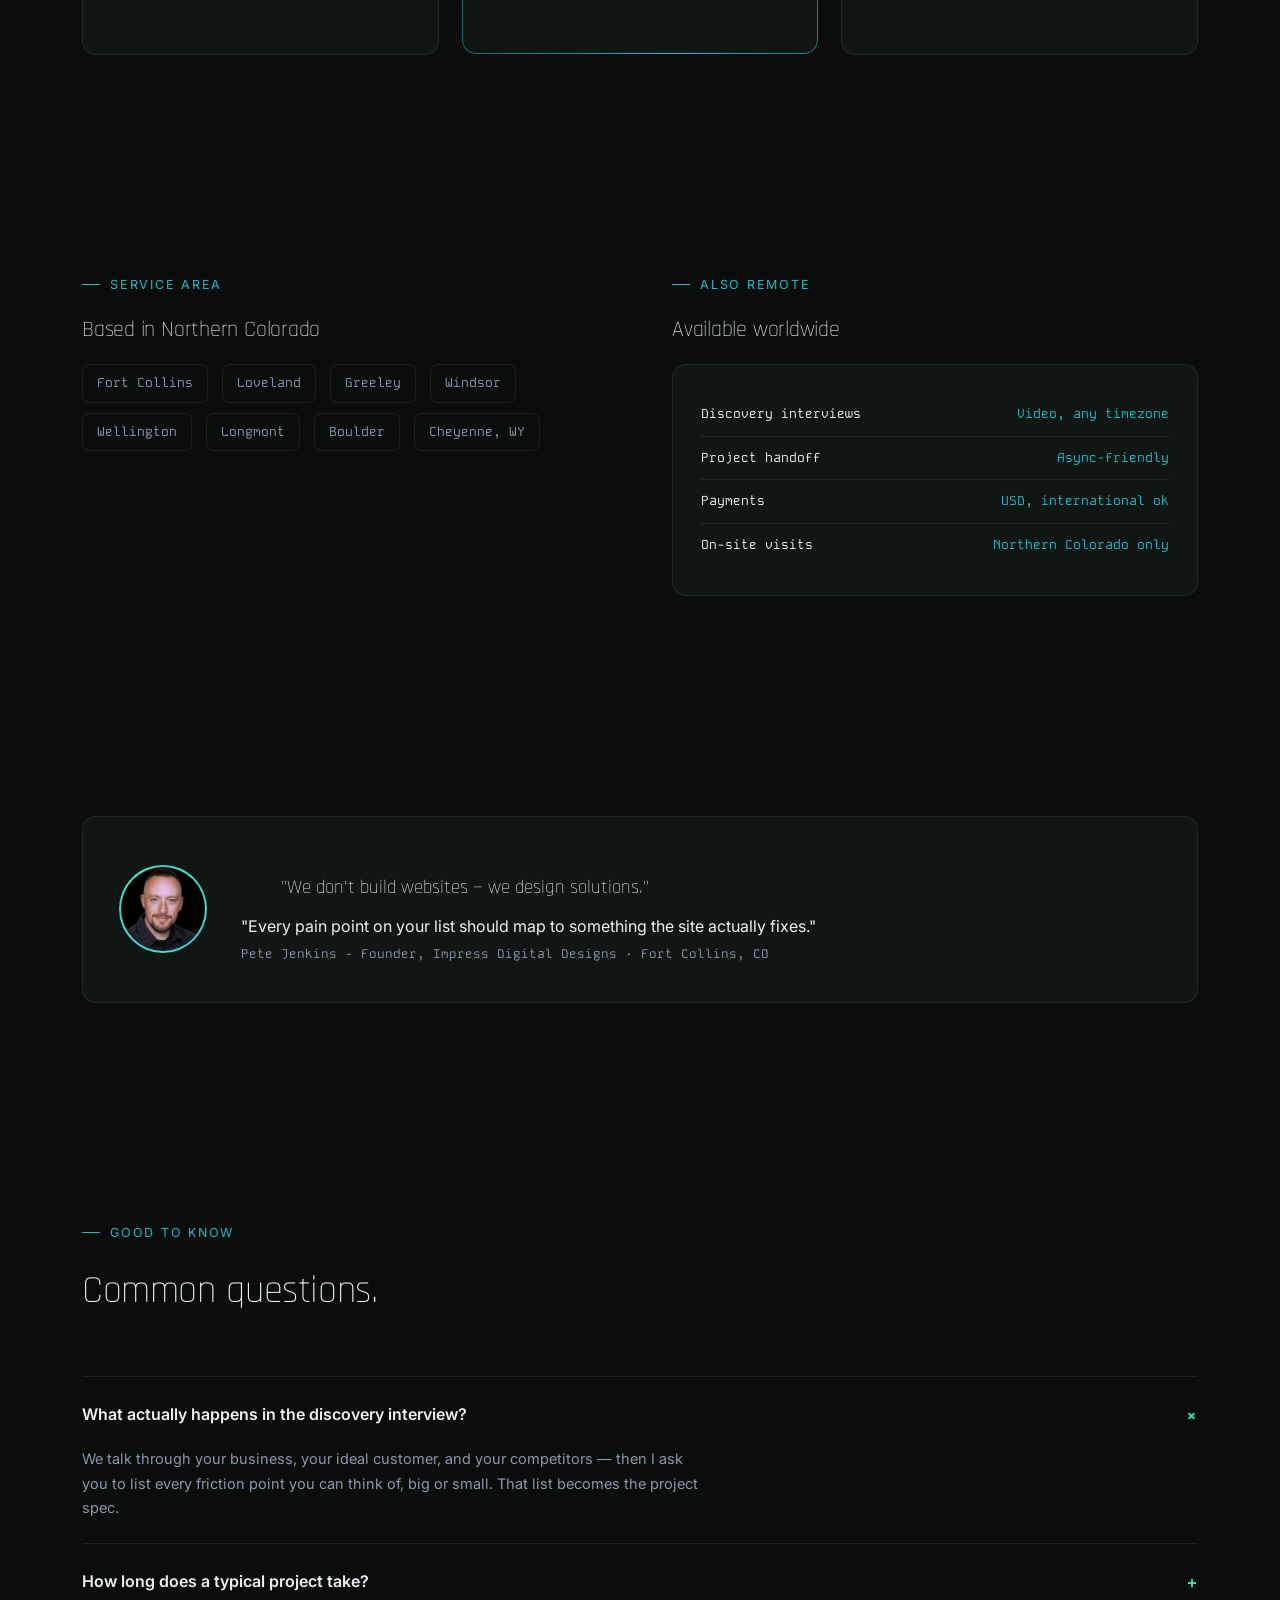
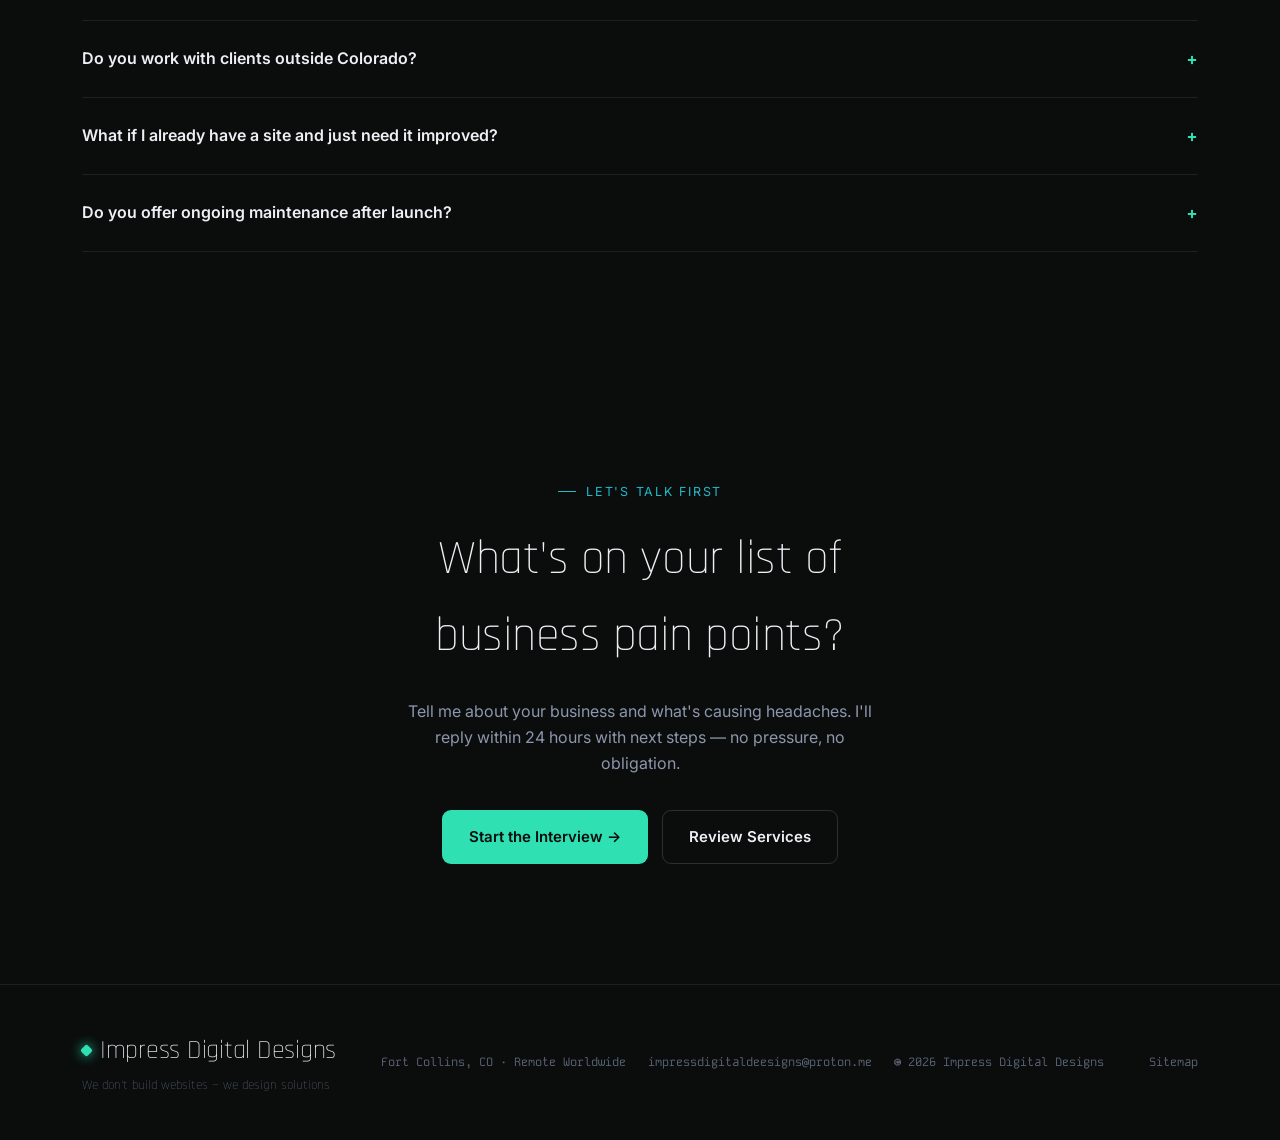
==== commit 94180b7f: "Convert pain points into a bulleted list Replaced a paragraph with a bulleted list for better readab" ====
--- a/index.html
+++ b/index.html
@@ -72,8 +72,7 @@
                                 >Start a Project →</a
                             >
                             <a href="#diagnosis" class="btn btn-ghost"
-                                >See the Process</a
-                            >
+                                >See the Process</a>
                         </div>
                         <div class="hero-micro">
                             <span>Free discovery interview</span>
@@ -205,12 +204,14 @@
                         <p>
                             Every business owner carries one — in their head, or
                             scribbled on a legal pad, a list of pain points:<br>
-                            <br>"Customers keep asking things that are already on the site."
-                            <br>"We lose leads because no one follows up fast enough."
-                            <br>"Our site looks like it's from 2014."
-                            <br>"We need more customers."
-                            <br>"We have too many calls asking the same questions."
-                        </p><br>
+                            <ul>
+                                <li>"Customers keep asking things that are already on the site."</li>
+                                <li>"We lose leads because no one follows up fast enough."</li>
+                                <li>"Our site looks like it's from 2014."</li>
+                                <li>"We need more customers."</li>
+                                <li>"We have too many calls asking the same questions."</li>
+                            </ul>
+                        </p>
                         <p>
                             Every business has a long list of problems that the need attention,
                             that's just the nature of the beast.  Some of these issues are the same for
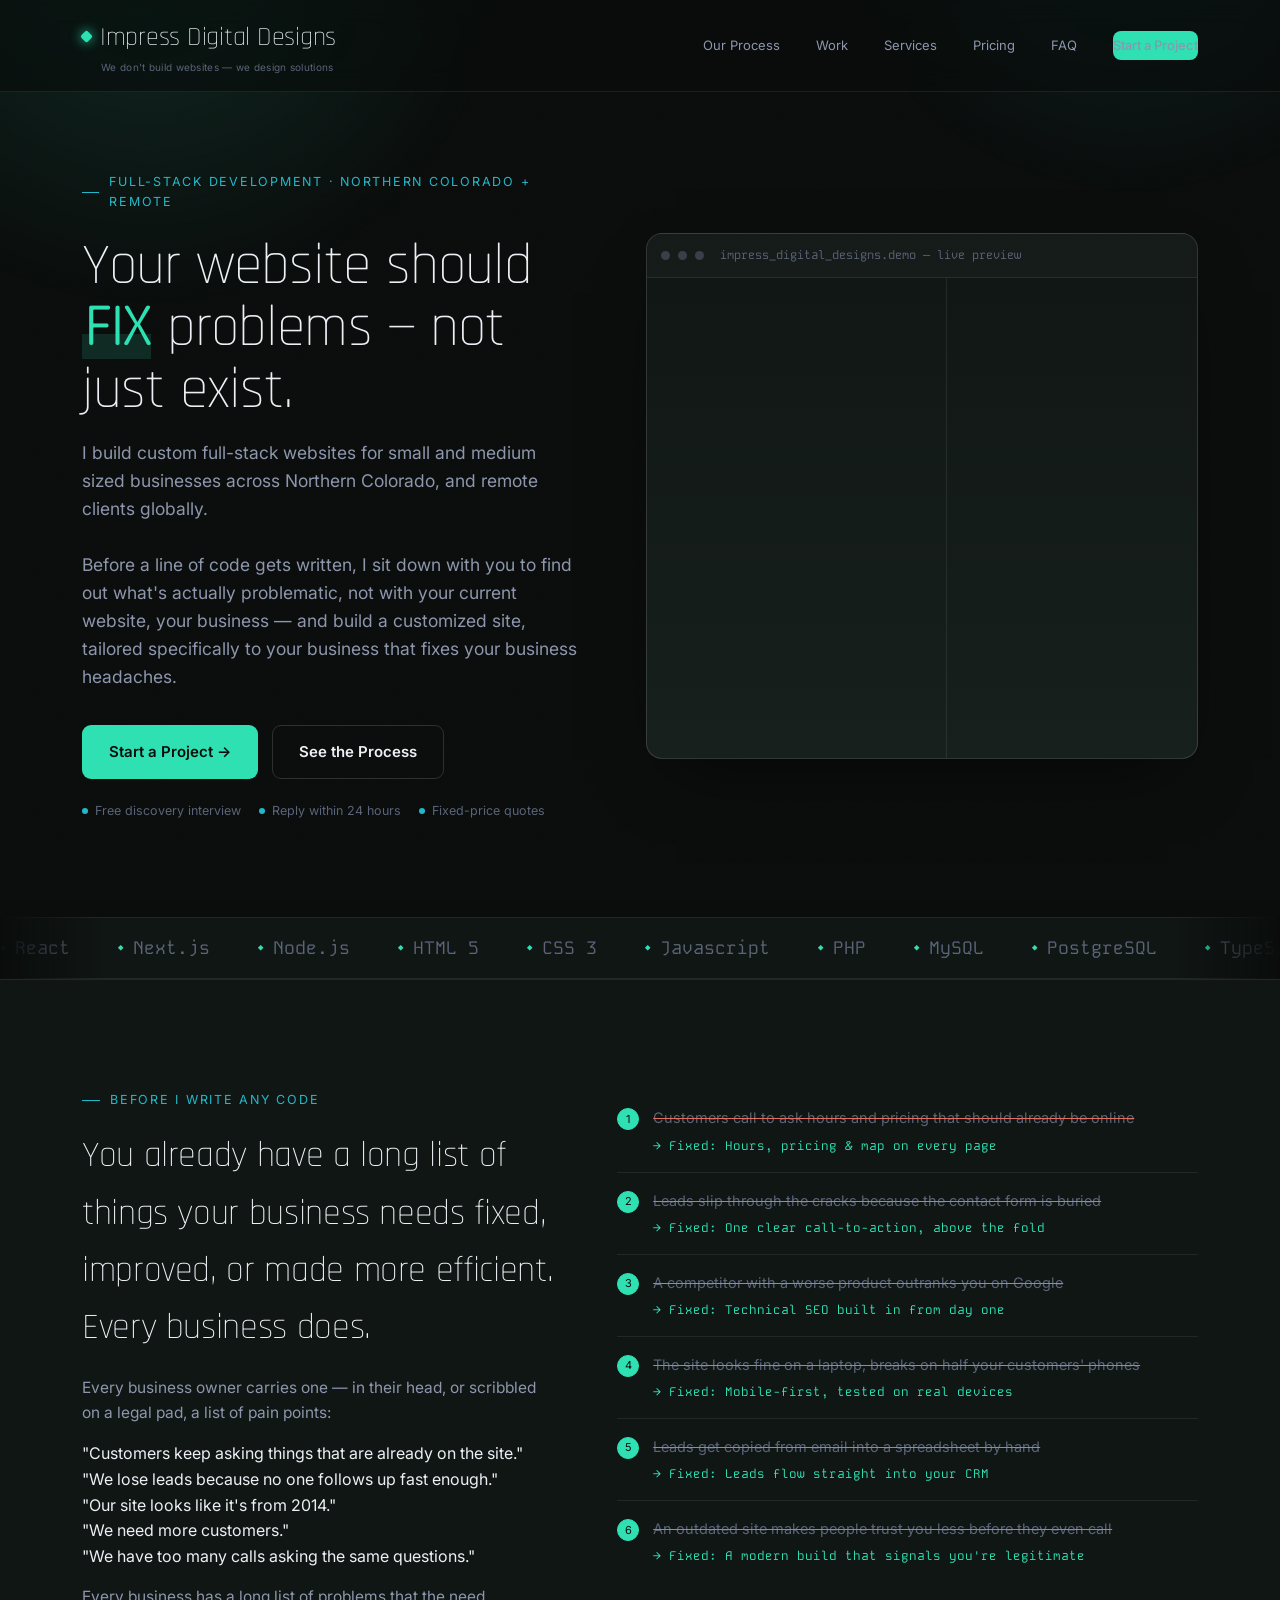
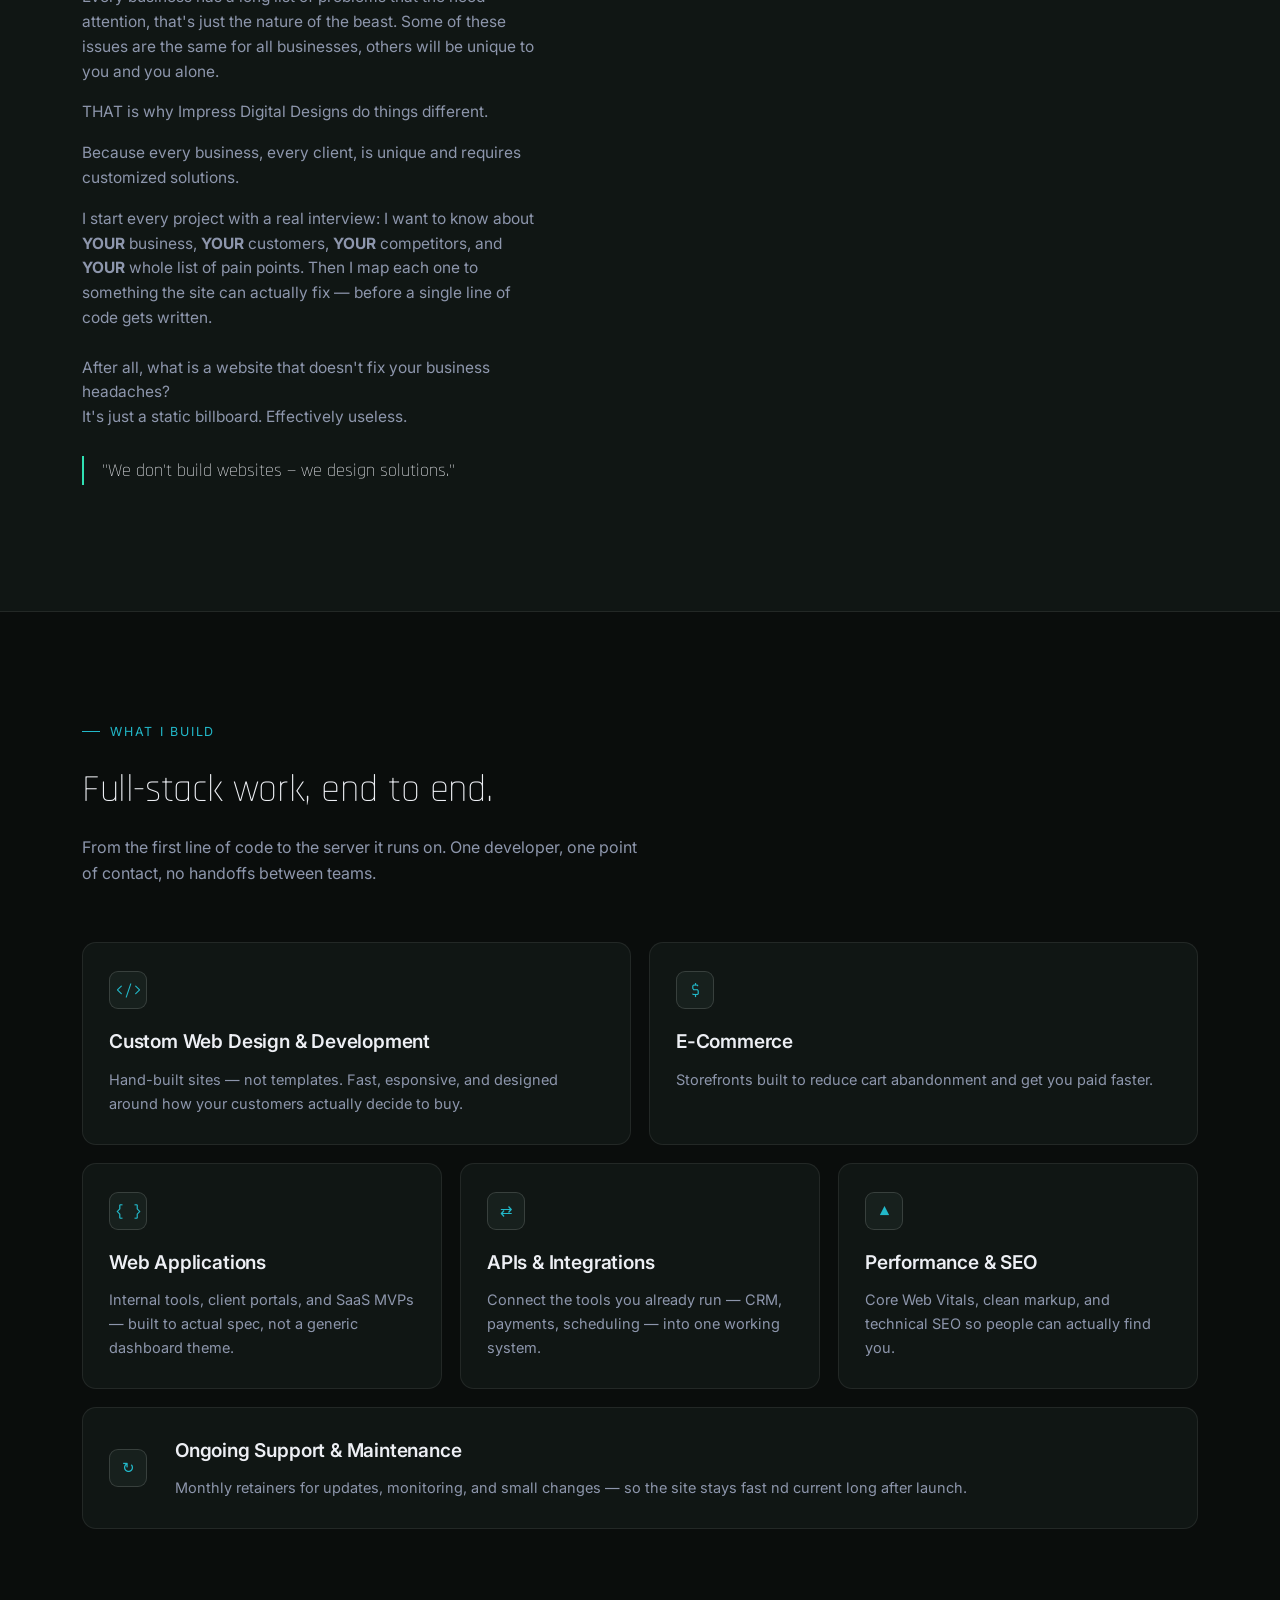
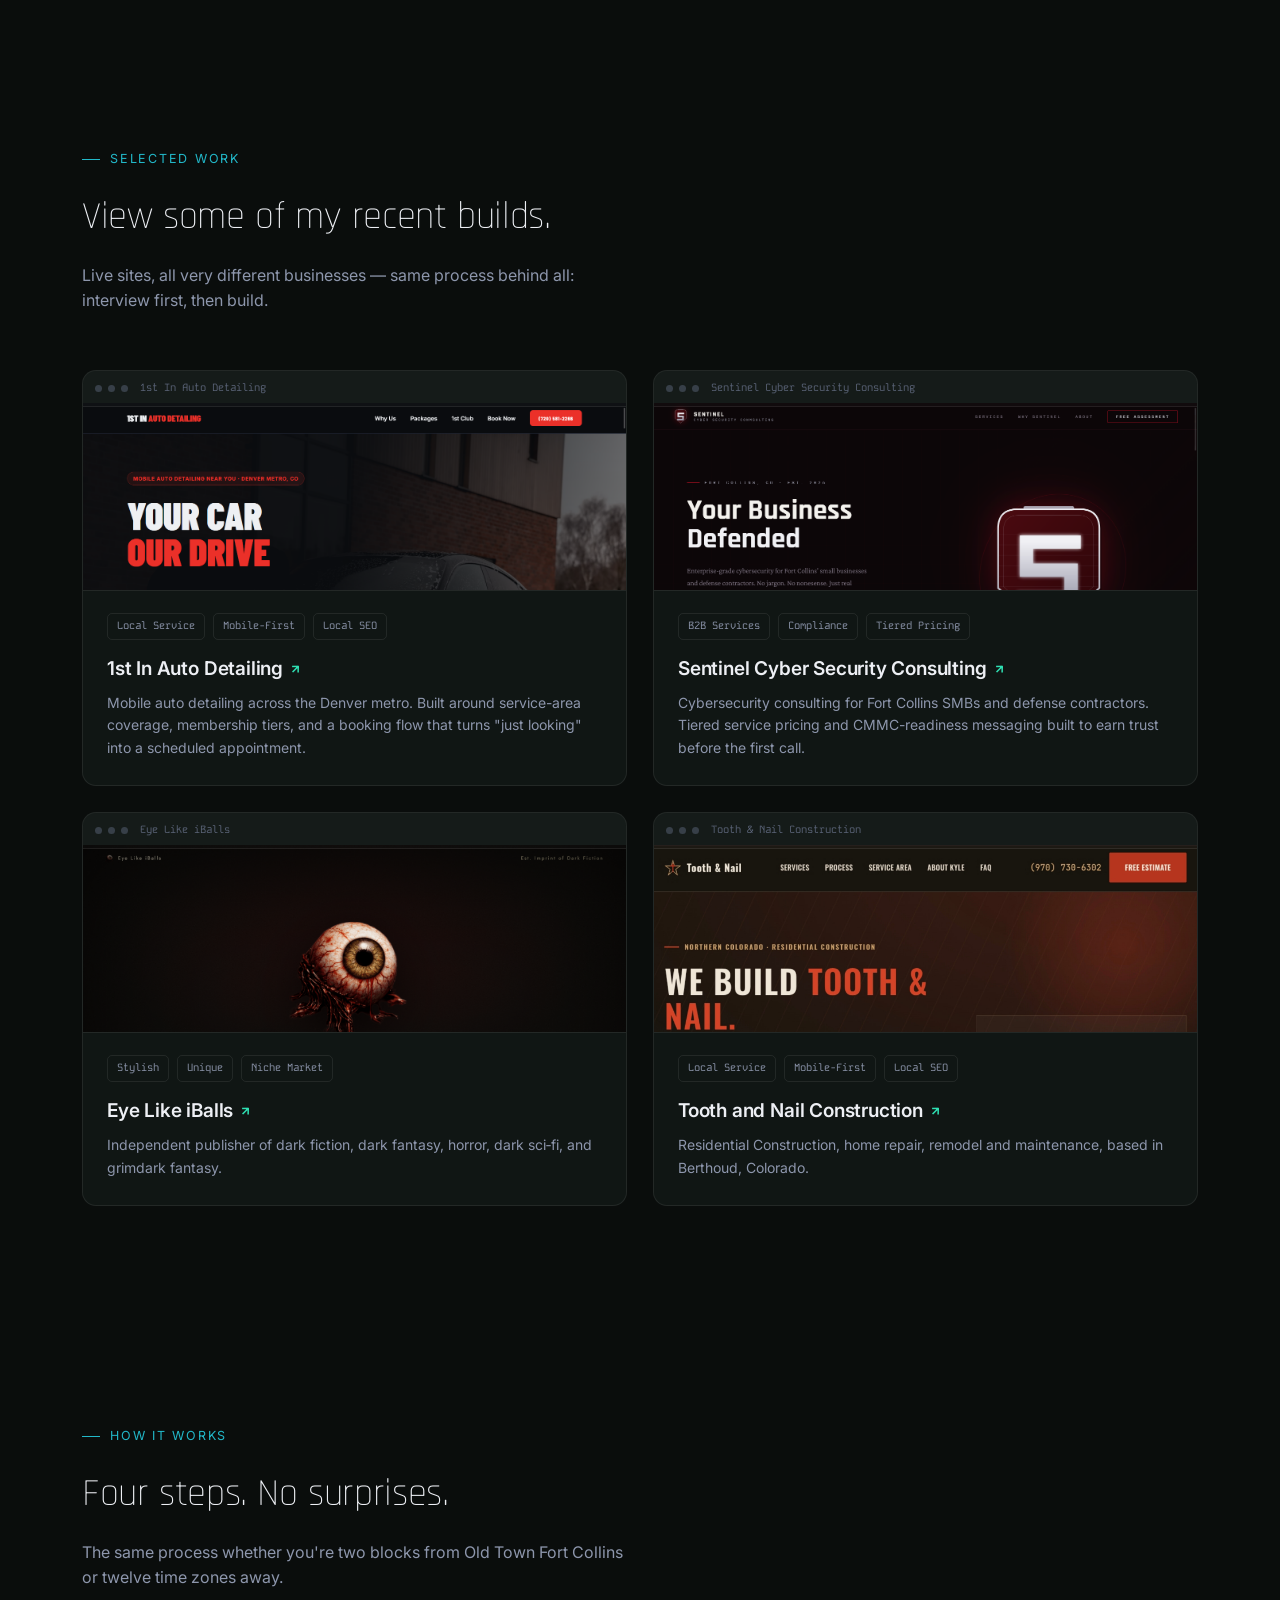
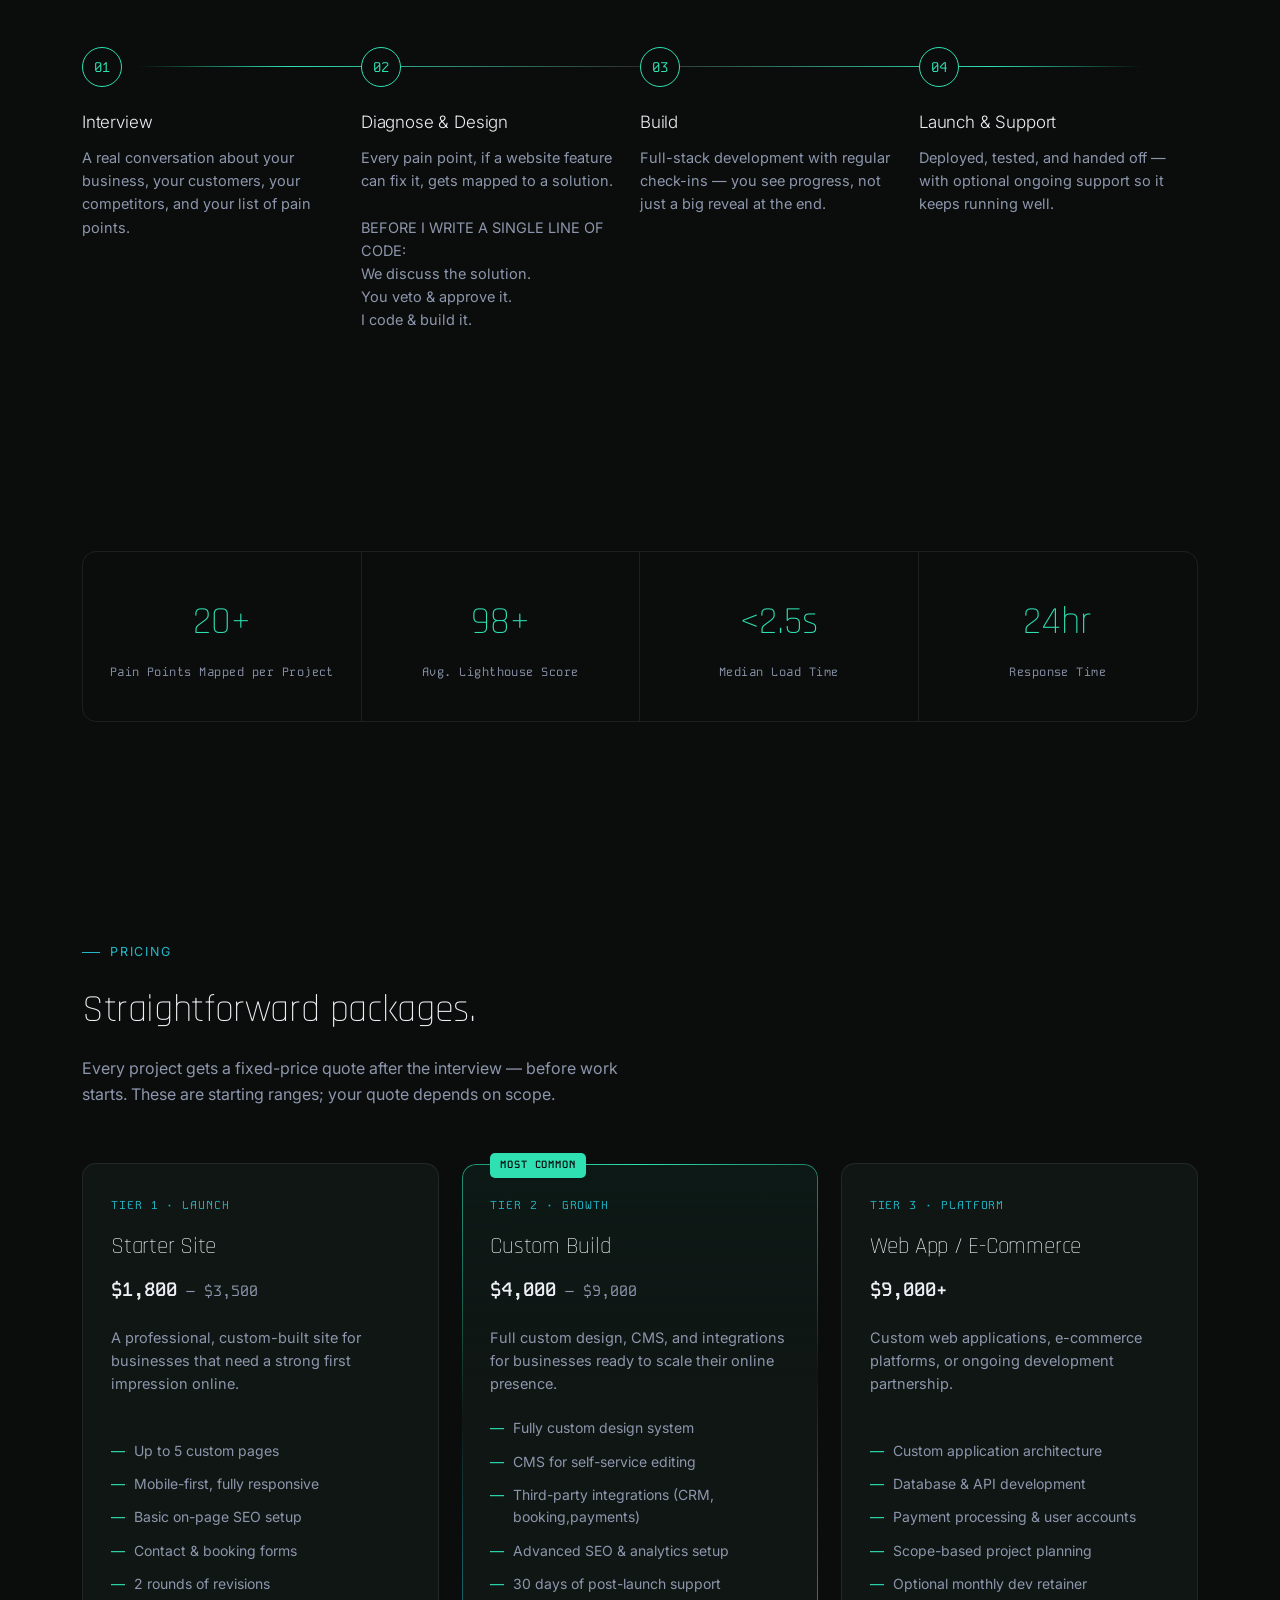
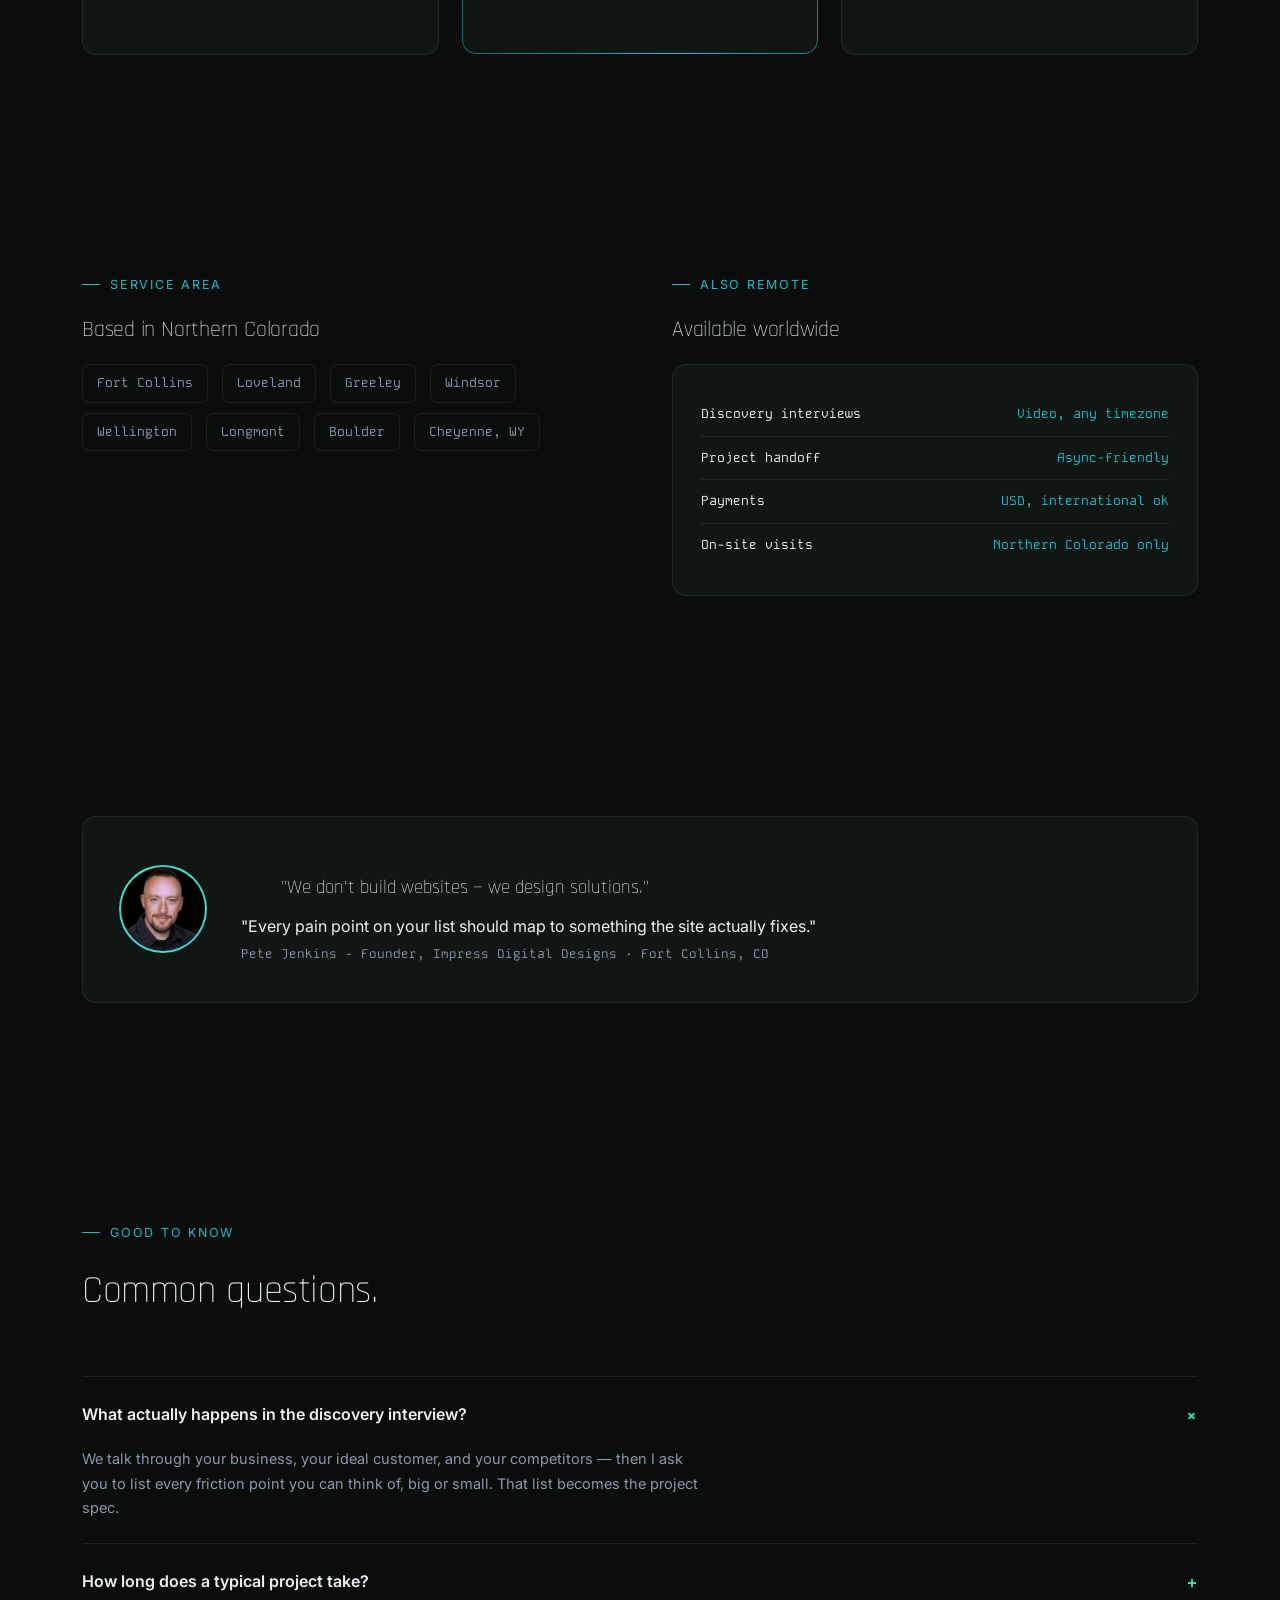
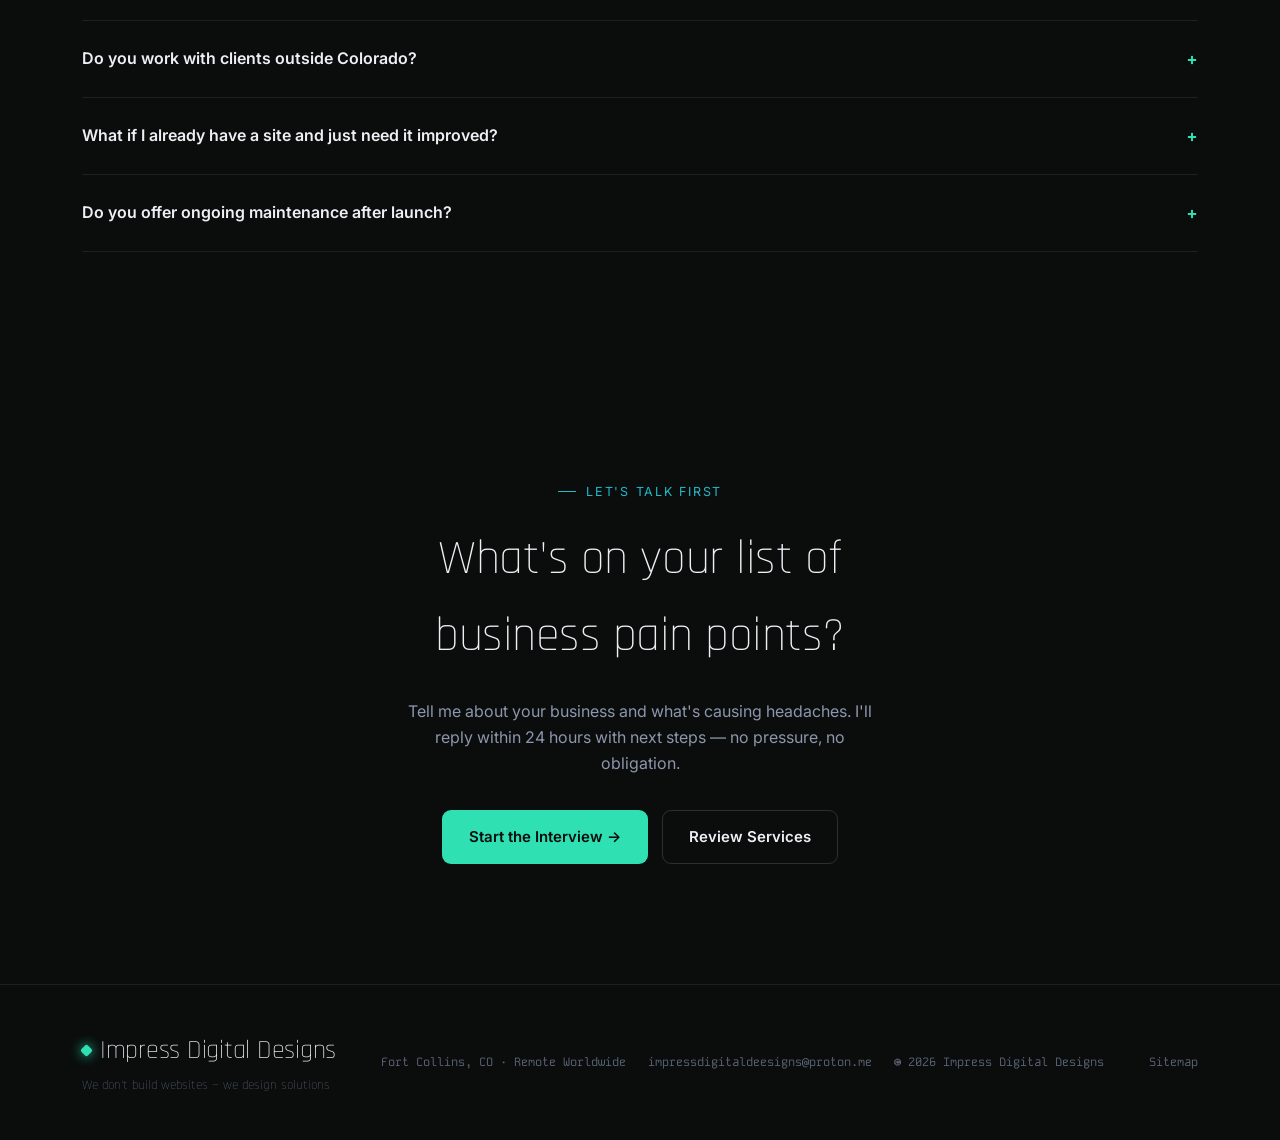
==== commit 99a8e26e: "Refactor index.html for improved readability Consolidate multiple meta tags and improve HTML structu" ====
--- a/index.html
+++ b/index.html
@@ -6,11 +6,7 @@
 
         <title>Impress Digital Designs — We Don't Build Websites, We Design Solutions</title>
 
-        <meta
-            name="description"
-            content="Full-stack web design and development for small businesses in Northern Colorado,
-            and remote clients worldwide. We start with your business's problems, not a template."
-        />
+        <meta name="description" content="Full-stack web design and development for small businesses in Northern Colorado, and remote clients worldwide. We start with your business's problems, not a template." />
         <link rel="icon" type="image/svg+xml" href="favicon-512x512.svg">
         <link rel="icon" type="image" href="apple-touch-icon.png">
         <link rel="icon" type="image/svg+xml" href="favicon-192x192.svg">
@@ -30,12 +26,8 @@
         <header>
             <nav>
                 <a href="#top" class="logo-block">
-                    <span class="logo"
-                        ><span class="mark"></span>Impress Digital Designs</span
-                    >
-                    <span class="logo-tag"
-                        >We don't build websites — we design solutions</span
-                    >
+                    <span class="logo"> <span class="mark"></span>Impress Digital Designs</span>
+                    <span class="logo-tag">We don't build websites — we design solutions</span>
                 </a>
                 <div class="navlinks">
                     <a href="#diagnosis">Our Process</a>
@@ -57,9 +49,7 @@
                             Full-Stack Development · Northern Colorado + Remote
                         </div>
                         <h1>
-                            Your website should <strong>FIX</strong> problems — not just
-                            exist.
-                        </h1>
+                            Your website should <strong>FIX</strong> problems — not just exist.</h1>
                         <p class="lede">
                             I build custom full-stack websites for small and medium sized businesses
                             across Northern Colorado, and remote clients globally. <br><br>Before a line of
@@ -68,11 +58,8 @@
                             specifically to your business that fixes your business headaches.
                         </p>
                         <div class="hero-ctas">
-                            <a href="#contact" class="btn btn-primary"
-                                >Start a Project →</a
-                            >
-                            <a href="#diagnosis" class="btn btn-ghost"
-                                >See the Process</a>
+                            <a href="#contact" class="btn btn-primary">Start a Project →</a>
+                            <a href="#diagnosis" class="btn btn-ghost">See the Process</a>
                         </div>
                         <div class="hero-micro">
                             <span>Free discovery interview</span>
@@ -84,9 +71,7 @@
                     <div class="demo" aria-hidden="true">
                         <div class="demo-bar">
                             <i></i><i></i><i></i>
-                            <span>
-                                impress_digital_designs.demo — live preview
-                            </span>
+                            <span>impress_digital_designs.demo — live preview</span>
                         </div>
                         <div class="demo-split">
                             <div class="demo-code">
@@ -94,9 +79,7 @@
                                     // components/Hero.tsx
                                 </div>
                                 <div class="code-line">
-                                    <span class="tag">
-                                        &lt;section
-                                    </span>
+                                    <span class="tag">&lt; section</span>
                                     <span class="attr">
                                         class
                                     </span>=<span class="str">
@@ -107,49 +90,19 @@
                                     </span>
                                 </div>
                                 <div class="code-line">
-                                    <span class="tag">
-                                        &lt;h1&gt;
-                                    </span>
-                                    Grow your business
-                                    <span class="tag">
-                                        &lt;/h1&gt;
-                                    </span>
+                                    <span class="tag">&lt;h1&gt;</span>Grow your business<span class="tag">&lt;/h1&gt;</span>
                                 </div>
                                 <div class="code-line">
-                                    <span class="tag">
-                                        &lt;p&gt;
-                                    </span>
-                                    Built for real customers
-                                    <span class="tag">
-                                        &lt;/p&gt;
-                                    </span>
+                                    <span class="tag">&lt;p&gt;</span>Built for real customers<span class="tag">&lt;/p&gt;</span>
                                 </div>
                                 <div class="code-line">
-                                    <span class="tag">
-                                        &lt;Button
-                                    </span>
-                                    <span class="attr">
-                                        variant
-                                    </span>=<span class="str">
-                                        "primary"
-                                    </span>
-                                    <span class="tag">
-                                        /&gt;
-                                    </span>
+                                    <span class="tag">&lt;Button</span><span class="attr">variant</span>=<span class="str">"primary"</span><span class="tag">/&gt;</span>
                                 </div>
                                 <div class="code-line">
-                                    <span class="tag">
-                                        &lt;Card&gt;
-                                    </span>
-                                    Trusted locally
-                                    <span class="tag">
-                                        &lt;/Card&gt;
-                                    </span>
+                                    <span class="tag">&lt;Card&gt;</span>Trusted locally<span class="tag">&lt;/Card&gt;</span>
                                 </div>
                                 <div class="code-line l1">
-                                    <span class="tag">
-                                        &lt;/section&gt;
-                                    </span>
+                                    <span class="tag">&lt;/section&gt;</span>
                                 </div>
                             </div>
                             <div class="demo-render">
@@ -194,9 +147,7 @@
             <section id="diagnosis" class="diagnosis">
                 <div class="wrap diag-grid">
                     <div class="diag-copy reveal">
-                        <div class="eyebrow">
-                            Before I Write Any Code
-                        </div>
+                        <div class="eyebrow">Before I Write Any Code</div>
                         <h2>
                             You already have a long list of things your business needs fixed, improved, or made
                             more efficient.  Every business does.
@@ -240,78 +191,54 @@
                             <div class="icon">1</div>
                             <div>
                                 <div class="problem">
-                                    Customers call to ask hours and pricing that
-                                    should already be online
-                                </div>
-                                <span class="fix"
-                                    >→ Fixed: Hours, pricing &amp; map on every
-                                    page</span
-                                >
+                                    Customers call to ask hours and pricing that should already be online
+                                </div>
+                                <span class="fix">→ Fixed: Hours, pricing &amp; map on every page</span>
                             </div>
                         </div>
                         <div class="pain-row reveal">
                             <div class="icon">2</div>
                             <div>
                                 <div class="problem">
-                                    Leads slip through the cracks because the
-                                    contact form is buried
-                                </div>
-                                <span class="fix"
-                                    >→ Fixed: One clear call-to-action, above
-                                    the fold</span
-                                >
+                                    Leads slip through the cracks because the contact form is buried
+                                </div>
+                                <span class="fix">→ Fixed: One clear call-to-action, above the fold</span>
                             </div>
                         </div>
                         <div class="pain-row reveal">
                             <div class="icon">3</div>
                             <div>
                                 <div class="problem">
-                                    A competitor with a worse product outranks
-                                    you on Google
-                                </div>
-                                <span class="fix"
-                                    >→ Fixed: Technical SEO built in from day
-                                    one</span
-                                >
+                                    A competitor with a worse product outranks you on Google
+                                </div>
+                                <span class="fix">→ Fixed: Technical SEO built in from day one</span>
                             </div>
                         </div>
                         <div class="pain-row reveal">
                             <div class="icon">4</div>
                             <div>
                                 <div class="problem">
-                                    The site looks fine on a laptop, breaks on
-                                    half your customers' phones
-                                </div>
-                                <span class="fix"
-                                    >→ Fixed: Mobile-first, tested on real
-                                    devices</span
-                                >
+                                    The site looks fine on a laptop, breaks on half your customers' phones
+                                </div>
+                                <span class="fix">→ Fixed: Mobile-first, tested on real devices</span>
                             </div>
                         </div>
                         <div class="pain-row reveal">
                             <div class="icon">5</div>
                             <div>
                                 <div class="problem">
-                                    Leads get copied from email into a
-                                    spreadsheet by hand
-                                </div>
-                                <span class="fix"
-                                    >→ Fixed: Leads flow straight into your
-                                    CRM</span
-                                >
+                                    Leads get copied from email into a spreadsheet by hand
+                                </div>
+                                <span class="fix">→ Fixed: Leads flow straight into your CRM</span>
                             </div>
                         </div>
                         <div class="pain-row reveal">
                             <div class="icon">6</div>
                             <div>
                                 <div class="problem">
-                                    An outdated site makes people trust you less
-                                    before they even call
-                                </div>
-                                <span class="fix"
-                                    >→ Fixed: A modern build that signals you're
-                                    legitimate</span
-                                >
+                                    An outdated site makes people trust you less before they even call
+                                </div>
+                                <span class="fix">→ Fixed: A modern build that signals you're legitimate</span>
                             </div>
                         </div>
                     </div>
@@ -324,9 +251,7 @@
                         <div class="eyebrow">What I Build</div>
                         <h2>Full-stack work, end to end.</h2>
                         <p>
-                            From the first line of code to the server it runs
-                            on. One developer, one point of contact, no handoffs
-                            between teams.
+                            From the first line of code to the server it runs on. One developer, one point of contact, no handoffs between teams.
                         </p>
                     </div>
                     <div class="bento">
@@ -334,42 +259,35 @@
                             <div class="glyph">&lt;/&gt;</div>
                             <h3>Custom Web Design &amp; Development</h3>
                             <p>
-                                Hand-built sites — not templates. Fast,
-                                responsive, and designed around how your
-                                customers actually decide to buy.
+                                Hand-built sites — not templates. Fast, esponsive, and designed around how your customers actually decide to buy.
                             </p>
                         </div>
                         <div class="card c2 reveal">
                             <div class="glyph">$</div>
                             <h3>E-Commerce</h3>
                             <p>
-                                Storefronts built to reduce cart abandonment and get
-                                you paid faster.
+                                Storefronts built to reduce cart abandonment and get you paid faster.
                             </p>
                         </div>
                         <div class="card c3 reveal">
                             <div class="glyph">{ }</div>
                             <h3>Web Applications</h3>
                             <p>
-                                Internal tools, client portals, and SaaS MVPs —
-                                built to actual spec, not a generic dashboard
-                                theme.
+                                Internal tools, client portals, and SaaS MVPs — built to actual spec, not a generic dashboard theme.
                             </p>
                         </div>
                         <div class="card c4 reveal">
                             <div class="glyph">⇄</div>
                             <h3>APIs &amp; Integrations</h3>
                             <p>
-                                Connect the tools you already run — CRM,
-                                payments, scheduling — into one working system.
+                                Connect the tools you already run — CRM, payments, scheduling — into one working system.
                             </p>
                         </div>
                         <div class="card c5 reveal">
                             <div class="glyph">▲</div>
                             <h3>Performance &amp; SEO</h3>
                             <p>
-                                Core Web Vitals, clean markup, and technical SEO
-                                so people can actually find you.
+                                Core Web Vitals, clean markup, and technical SEO so people can actually find you.
                             </p>
                         </div>
                         <div class="card c6 reveal">
@@ -377,9 +295,7 @@
                             <div>
                                 <h3>Ongoing Support &amp; Maintenance</h3>
                                 <p>
-                                    Monthly retainers for updates, monitoring,
-                                    and small changes — so the site stays fast
-                                    and current long after launch.
+                                    Monthly retainers for updates, monitoring, and small changes — so the site stays fast nd current long after launch.
                                 </p>
                             </div>
                         </div>
@@ -393,160 +309,85 @@
                         <div class="eyebrow">Selected Work</div>
                         <h2>View some of my recent builds.</h2>
                         <p>
-                            Live sites, all very different businesses — same
-                            process behind all: interview first, then build.
+                            Live sites, all very different businesses — same process behind all: interview first, then build.
                         </p>
                     </div>
                     <div class="work-grid">
-                        <a
-                            class="work-card detail reveal"
-                            href="https://1stinautodetailing.com/"
-                            target="_blank"
-                            rel="noopener noreferrer"
-                        >
+                        <a class="work-card detail reveal" href="https://1stinautodetailing.com/" target="_blank" rel="noopener noreferrer">
                             <div class="work-preview">
                                 <div class="work-chrome">
                                     <i></i><i></i><i></i
-                                    ><span class="url"
-                                        >1st In Auto Detailing</span
-                                    >
+                                    ><span class="url">1st In Auto Detailing</span>
                                 </div>
                                 <div class="work-art">
-                                    <img
-                                        src="assets/img/detailing-preview.png"
-                                        alt="Screenshot of the 1st In Auto Detailing homepage"
-                                        loading="lazy"
-                                    />
+                                    <img src="assets/img/detailing-preview.png" alt="Screenshot of the 1st In Auto Detailing homepage" loading="lazy"/>
                                 </div>
                             </div>
                             <div class="work-body">
                                 <div class="tag-row">
-                                    <span>Local Service</span
-                                    ><span>Mobile-First</span
-                                    ><span>Local SEO</span>
-                                </div>
-                                <h3>
-                                    1st In Auto Detailing
-                                    <span class="arrow">↗</span>
-                                </h3>
+                                    <span>Local Service</span><span>Mobile-First</span><span>Local SEO</span>
+                                </div>
+                                <h3>1st In Auto Detailing<span class="arrow">↗</span></h3>
                                 <p>
-                                    Mobile auto detailing across the Denver
-                                    metro. Built around service-area coverage,
-                                    membership tiers, and a booking flow that
-                                    turns "just looking" into a scheduled
-                                    appointment.
+                                    Mobile auto detailing across the Denver metro. Built around service-area coverage, membership tiers, and a booking flow that turns "just looking" into a scheduled appointment.
                                 </p>
                             </div>
                         </a>
-                        <a
-                            class="work-card cyber reveal"
-                            href="https://sentinelcybercolorado.com/"
-                            target="_blank"
-                            rel="noopener noreferrer"
-                        >
+                        <a class="work-card cyber reveal" href="https://sentinelcybercolorado.com/" target="_blank" rel="noopener noreferrer">
                             <div class="work-preview">
                                 <div class="work-chrome">
-                                    <i></i><i></i><i></i
-                                    ><span class="url"
-                                        >Sentinel Cyber Security Consulting</span
-                                    >
+                                    <i></i><i></i><i></i><span class="url">Sentinel Cyber Security Consulting</span>
                                 </div>
                                 <div class="work-art">
-                                    <img
-                                        src="assets/img/sentinel-preview.png"
-                                        alt="Screenshot of the Sentinel Cyber Security Consulting homepage"
-                                        loading="lazy"
-                                    />
+                                    <img src="assets/img/sentinel-preview.png" alt="Screenshot of the Sentinel Cyber Security Consulting homepage" loading="lazy" />
                                 </div>
                             </div>
                             <div class="work-body">
                                 <div class="tag-row">
-                                    <span>B2B Services</span
-                                    ><span>Compliance</span
-                                    ><span>Tiered Pricing</span>
-                                </div>
-                                <h3>
-                                    Sentinel Cyber Security Consulting
-                                    <span class="arrow">↗</span>
-                                </h3>
+                                    <span>B2B Services</span><span>Compliance</span><span>Tiered Pricing</span>
+                                </div>
+                                <h3>Sentinel Cyber Security Consulting<span class="arrow">↗</span></h3>
                                 <p>
-                                    Cybersecurity consulting for Fort Collins
-                                    SMBs and defense contractors. Tiered service
-                                    pricing and CMMC-readiness messaging built
-                                    to earn trust before the first call.
+                                    Cybersecurity consulting for Fort Collins SMBs and defense contractors. Tiered service pricing and CMMC-readiness messaging built to earn trust before the first call.
                                 </p>
                             </div>
                         </a>
-                        <a
-                            class="work-card detail reveal"
-                            href="https://petedjenkinsauthor.github.io/EyeLikeiBalls/"
-                            target="_blank"
-                            rel="noopener noreferrer"
-                        >
+                        <a class="work-card detail reveal" href="https://petedjenkinsauthor.github.io/EyeLikeiBalls/" target="_blank" rel="noopener noreferrer">
                             <div class="work-preview">
                                 <div class="work-chrome">
-                                    <i></i><i></i><i></i
-                                    ><span class="url"
-                                        >Eye Like iBalls</span
-                                    >
+                                    <i></i><i></i><i></i><span class="url">Eye Like iBalls</span>
                                 </div>
                                 <div class="work-art">
-                                    <img
-                                        src="assets/img/publishing-preview.png"
-                                        alt="Screenshot of the Eye Like iBalls homepage"
-                                        loading="lazy"
-                                    />
+                                    <img src="assets/img/publishing-preview.png" alt="Screenshot of the Eye Like iBalls homepage" loading="lazy"/>
                                 </div>
                             </div>
                             <div class="work-body">
                                 <div class="tag-row">
-                                    <span>Stylish</span
-                                    ><span>Unique</span
-                                    ><span>Niche Market</span>
-                                </div>
-                                <h3>
-                                    Eye Like iBalls
-                                    <span class="arrow">↗</span>
-                                </h3>
+                                    <span>Stylish</span><span>Unique</span><span>Niche Market</span>
+                                </div>
+                                <h3>Eye Like iBalls<span class="arrow">↗</span></h3>
                                 <p>
                                     Independent publisher of dark fiction, dark fantasy, horror, dark sci‑fi, and grimdark fantasy.
                                 </p>
                             </div>
                         </a>
-                        <a
-                            class="work-card detail reveal"
-                            href="https://topthandnailconstruction
-                            com/"
-                            target="_blank"
-                            rel="noopener noreferrer"
-                        >
+                        <a class="work-card detail reveal" href="https://topthandnailconstruction.com/" target="_blank" rel="noopener noreferrer">
                             <div class="work-preview">
                                 <div class="work-chrome">
-                                    <i></i><i></i><i></i><span class="url">
-                                        Tooth &amp; Nail Construction
-                                    </span>
+                                    <i></i><i></i><i></i>
+                                    <span class="url">Tooth &amp; Nail Construction</span>
                                 </div>
                                 <div class="work-art">
-                                    <img
-                                        src="assets/img/toothnail-preview.jpg"
-                                        alt="Screenshot of the Tooth and Nail Condtruction homepage"
-                                        loading="lazy"
-                                    />
+                                    <img src="assets/img/toothnail-preview.jpg" alt="Screenshot of the Tooth and Nail Condtruction homepage" loading="lazy"/>
                                 </div>
                             </div>
                             <div class="work-body">
                                 <div class="tag-row">
-                                    <span>Local Service</span
-                                    ><span>Mobile-First</span
-                                    ><span>Local SEO</span>
-                                </div>
-                                <h3>
-                                    Tooth and Nail Construction
-                                    <span class="arrow">↗</span>
-                                </h3>
-                                <p>Residential Construction, home repair,
-                                    remodel and maintenance, based in Berthoud,
-                                    Colorado.
+                                    <span>Local Service</span><span>Mobile-First</span><span>Local SEO</span>
+                                </div>
+                                <h3>Tooth and Nail Construction<span class="arrow">↗</span></h3>
+                                <p>
+                                    Residential Construction, home repair, remodel and maintenance, based in Berthoud, Colorado.
                                 </p>
                             </div>
                         </a>
@@ -560,8 +401,7 @@
                         <div class="eyebrow">How It Works</div>
                         <h2>Four steps. No surprises.</h2>
                         <p>
-                            The same process whether you're two blocks from Old
-                            Town Fort Collins or twelve time zones away.
+                            The same process whether you're two blocks from Old Town Fort Collins or twelve time zones away.
                         </p>
                     </div>
                     <div class="process">
@@ -570,37 +410,36 @@
                             <div class="num">01</div>
                             <h3>Interview</h3>
                             <p>
-                                A real conversation about your business, your
-                                customers, your competitors, and your list of
-                                pain points.
+                                A real conversation about your business, your customers, your competitors, and your list of pain points.
                             </p>
                         </div>
                         <div class="step reveal">
                             <div class="num">02</div>
                             <h3>Diagnose &amp; Design</h3>
                             <p>
-                                Every pain point, if a website feature can fix it, gets mapped to a solution.
-                                <br><br>BEFORE I WRITE A SINGLE LINE OF CODE:
-                                <br>We discuss the solution.
-                                <br>You veto &amp; approve it.
-                                <br>I code  &amp; build it.
+                                Every pain point, if a website feature can fix it, gets mapped to a solution. 
+                                <br><br>
+                                BEFORE I WRITE A SINGLE LINE OF CODE:
+                                <br>
+                                We discuss the solution.
+                                <br>
+                                You veto &amp; approve it.
+                                <br>
+                                I code  &amp; build it.
                             </p>
                         </div>
                         <div class="step reveal">
                             <div class="num">03</div>
                             <h3>Build</h3>
                             <p>
-                                Full-stack development with regular check-ins —
-                                you see progress, not just a big reveal at the
-                                end.
+                                Full-stack development with regular check-ins — you see progress, not just a big reveal at the end.
                             </p>
                         </div>
                         <div class="step reveal">
                             <div class="num">04</div>
                             <h3>Launch &amp; Support</h3>
                             <p>
-                                Deployed, tested, and handed off — with optional
-                                ongoing support so it keeps running well.
+                                Deployed, tested, and handed off — with optional ongoing support so it keeps running well.
                             </p>
                         </div>
                     </div>
@@ -611,22 +450,16 @@
                 <div class="wrap">
                     <div class="stats reveal">
                         <div class="stat">
-                            <span class="num">20+</span
-                            ><span class="label"
-                                >Pain Points Mapped per Project</span
-                            >
+                            <span class="num">20+</span><span class="label">Pain Points Mapped per Project</span>
                         </div>
                         <div class="stat">
-                            <span class="num">98+</span
-                            ><span class="label">Avg. Lighthouse Score</span>
+                            <span class="num">98+</span><span class="label">Avg. Lighthouse Score</span>
                         </div>
                         <div class="stat">
-                            <span class="num">&lt;2.5s</span
-                            ><span class="label">Median Load Time</span>
+                            <span class="num">&lt;2.5s</span><span class="label">Median Load Time</span>
                         </div>
                         <div class="stat">
-                            <span class="num">24hr</span
-                            ><span class="label">Response Time</span>
+                            <span class="num">24hr</span><span class="label">Response Time</span>
                         </div>
                     </div>
                 </div>
@@ -638,9 +471,7 @@
                         <div class="eyebrow">Pricing</div>
                         <h2>Straightforward packages.</h2>
                         <p>
-                            Every project gets a fixed-price quote after the
-                            interview — before work starts. These are starting
-                            ranges; your quote depends on scope.
+                            Every project gets a fixed-price quote after the interview — before work starts. These are starting ranges; your quote depends on scope.
                         </p>
                     </div>
                     <div class="tiers">
@@ -649,8 +480,7 @@
                             <h3>Starter Site</h3>
                             <div class="price"><b>$1,800</b> – $3,500</div>
                             <p class="desc">
-                                A professional, custom-built site for businesses
-                                that need a strong first impression online.
+                                A professional, custom-built site for businesses that need a strong first impression online.
                             </p>
                             <ul>
                                 <li>Up to 5 custom pages</li>
@@ -665,16 +495,12 @@
                             <h3>Custom Build</h3>
                             <div class="price"><b>$4,000</b> – $9,000</div>
                             <p class="desc">
-                                Full custom design, CMS, and integrations for
-                                businesses ready to scale their online presence.
+                                Full custom design, CMS, and integrations for businesses ready to scale their online presence.
                             </p>
                             <ul>
                                 <li>Fully custom design system</li>
                                 <li>CMS for self-service editing</li>
-                                <li>
-                                    Third-party integrations (CRM, booking,
-                                    payments)
-                                </li>
+                                <li>Third-party integrations (CRM, booking,payments)</li>
                                 <li>Advanced SEO &amp; analytics setup</li>
                                 <li>30 days of post-launch support</li>
                             </ul>
@@ -684,8 +510,7 @@
                             <h3>Web App / E-Commerce</h3>
                             <div class="price"><b>$9,000+</b></div>
                             <p class="desc">
-                                Custom web applications, e-commerce platforms,
-                                or ongoing development partnership.
+                                Custom web applications, e-commerce platforms, or ongoing development partnership.
                             </p>
                             <ul>
                                 <li>Custom application architecture</li>
@@ -720,20 +545,16 @@
                         <h3>Available worldwide</h3>
                         <div class="globe">
                             <div class="row">
-                                <span>Discovery interviews</span
-                                ><span>Video, any timezone</span>
+                                <span>Discovery interviews</span><span>Video, any timezone</span>
                             </div>
                             <div class="row">
-                                <span>Project handoff</span
-                                ><span>Async-friendly</span>
+                                <span>Project handoff</span><span>Async-friendly</span>
                             </div>
                             <div class="row">
-                                <span>Payments</span
-                                ><span>USD, international ok</span>
+                                <span>Payments</span><span>USD, international ok</span>
                             </div>
                             <div class="row">
-                                <span>On-site visits</span
-                                ><span>Northern Colorado only</span>
+                                <span>On-site visits</span><span>Northern Colorado only</span>
                             </div>
                         </div>
                     </div>
@@ -744,10 +565,7 @@
                 <div class="wrap">
                     <div class="founder reveal">
                         <div class="avatar">
-                            <img
-                                src="assets/img/founder-photo.jpg"
-                                alt="Pete Jenkins - Founder of Impress Digital Designs"
-                            />
+                            <img src="assets/img/founder-photo.jpg" alt="Pete Jenkins - Founder of Impress Digital Designs"/>
                         </div>
                         <div>
                             <blockquote>
@@ -758,8 +576,7 @@
                                 something the site actually fixes."
                             </blockquote2>
                             <cite>
-                                <br>Pete Jenkins - Founder, Impress Digital Designs
-                                · Fort Collins, CO
+                                <br>Pete Jenkins - Founder, Impress Digital Designs · Fort Collins, CO
                             </cite>
                         </div>
                     </div>
@@ -775,15 +592,10 @@
                     <div class="faq reveal">
                         <details open>
                             <summary>
-                                What actually happens in the discovery
-                                interview?
+                                What actually happens in the discovery interview?
                             </summary>
                             <p>
-                                We talk through your business, your ideal
-                                customer, and your competitors — then I ask you
-                                to list every friction point you can think of,
-                                big or small. That list becomes the project
-                                spec.
+                                We talk through your business, your ideal customer, and your competitors — then I ask you to list every friction point you can think of, big or small. That list becomes the project spec.
                             </p>
                         </details>
                         <details>
@@ -791,10 +603,7 @@
                                 How long does a typical project take?
                             </summary>
                             <p>
-                                A Starter Site usually takes 2–4 weeks. Custom
-                                builds run 4–8 weeks depending on scope. Web
-                                apps and e-commerce platforms are scoped
-                                individually after the interview.
+                                A Starter Site usually takes 2–4 weeks. Custom builds run 4–8 weeks depending on scope. Web apps and e-commerce platforms are scoped individually after the interview.
                             </p>
                         </details>
                         <details>
@@ -802,21 +611,15 @@
                                 Do you work with clients outside Colorado?
                             </summary>
                             <p>
-                                Yes — most of my client base is remote.
-                                Interviews, design reviews, and handoffs all
-                                happen over video and async messaging, so
-                                location isn't a barrier.
+                                Yes — most of my client base is remote. Interviews, design reviews, and handoffs all happen over video and async messaging, so location isn't a barrier.
                             </p>
                         </details>
                         <details>
                             <summary>
-                                What if I already have a site and just need it
-                                improved?
+                                What if I already have a site and just need it improved?
                             </summary>
                             <p>
-                                That's common. I can run the same pain-point
-                                interview against your current site, then quote
-                                fixes — a full rebuild isn't always necessary.
+                                That's common. I can run the same pain-point interview against your current site, then quote fixes — a full rebuild isn't always necessary.
                             </p>
                         </details>
                         <details>
@@ -824,9 +627,7 @@
                                 Do you offer ongoing maintenance after launch?
                             </summary>
                             <p>
-                                Yes. Monthly retainers cover updates,
-                                monitoring, and small feature requests — so the
-                                site stays fast and current long after it ships.
+                                Yes. Monthly retainers cover updates, monitoring, and small feature requests — so the site stays fast and current long after it ships.
                             </p>
                         </details>
                     </div>
@@ -839,26 +640,12 @@
                         Let's Talk First
                     </div>
                     <h2>What's on your list of business pain points?</h2>
-                    <p
-                        style="
-                            color: var(--text-muted);
-                            max-width: 48ch;
-                            margin: 0 auto 34px;
-                        "
-                    >
-                        Tell me about your business and what's causing headaches.
-                        I'll reply within 24 hours with next steps — no
-                        pressure, no obligation.
+                    <p style="color: var(--text-muted); max-width: 48ch; margin: 0 auto 34px;">
+                        Tell me about your business and what's causing headaches. I'll reply within 24 hours with next steps — no  pressure, no obligation.
                     </p>
                     <div class="final-ctas" id="contact">
-                        <a
-                            href="mailto:hello@impressdigitaldesigns.com"
-                            class="btn btn-primary"
-                            >Start the Interview →</a
-                        >
-                        <a href="#services" class="btn btn-ghost"
-                            >Review Services</a
-                        >
+                        <a href="mailto:hello@impressdigitaldesigns.com" class="btn btn-primary">Start the Interview →</a>
+                        <a href="#services" class="btn btn-ghost">Review Services</a>
                     </div>
                 </div>
             </section>
@@ -867,9 +654,7 @@
         <footer>
             <div class="wrap foot-row">
                 <div>
-                    <a href="#top" class="logo"
-                        ><span class="mark"></span>Impress Digital Designs</a
-                    >
+                    <a href="#top" class="logo"><span class="mark"></span>Impress Digital Designs</a>
                     <div class="foot-tagline">
                         We don't build websites — we design solutions
                     </div>
@@ -880,9 +665,7 @@
                     <span>© 2026 Impress Digital Designs</span>
                 </div>
                 <div class="fmeta">
-                    <a href="sitemap.xml">
-                        Sitemap
-                    </a>
+                    <a href="sitemap.xml">Sitemap</a>
                 </div>
             </div>
         </footer>
